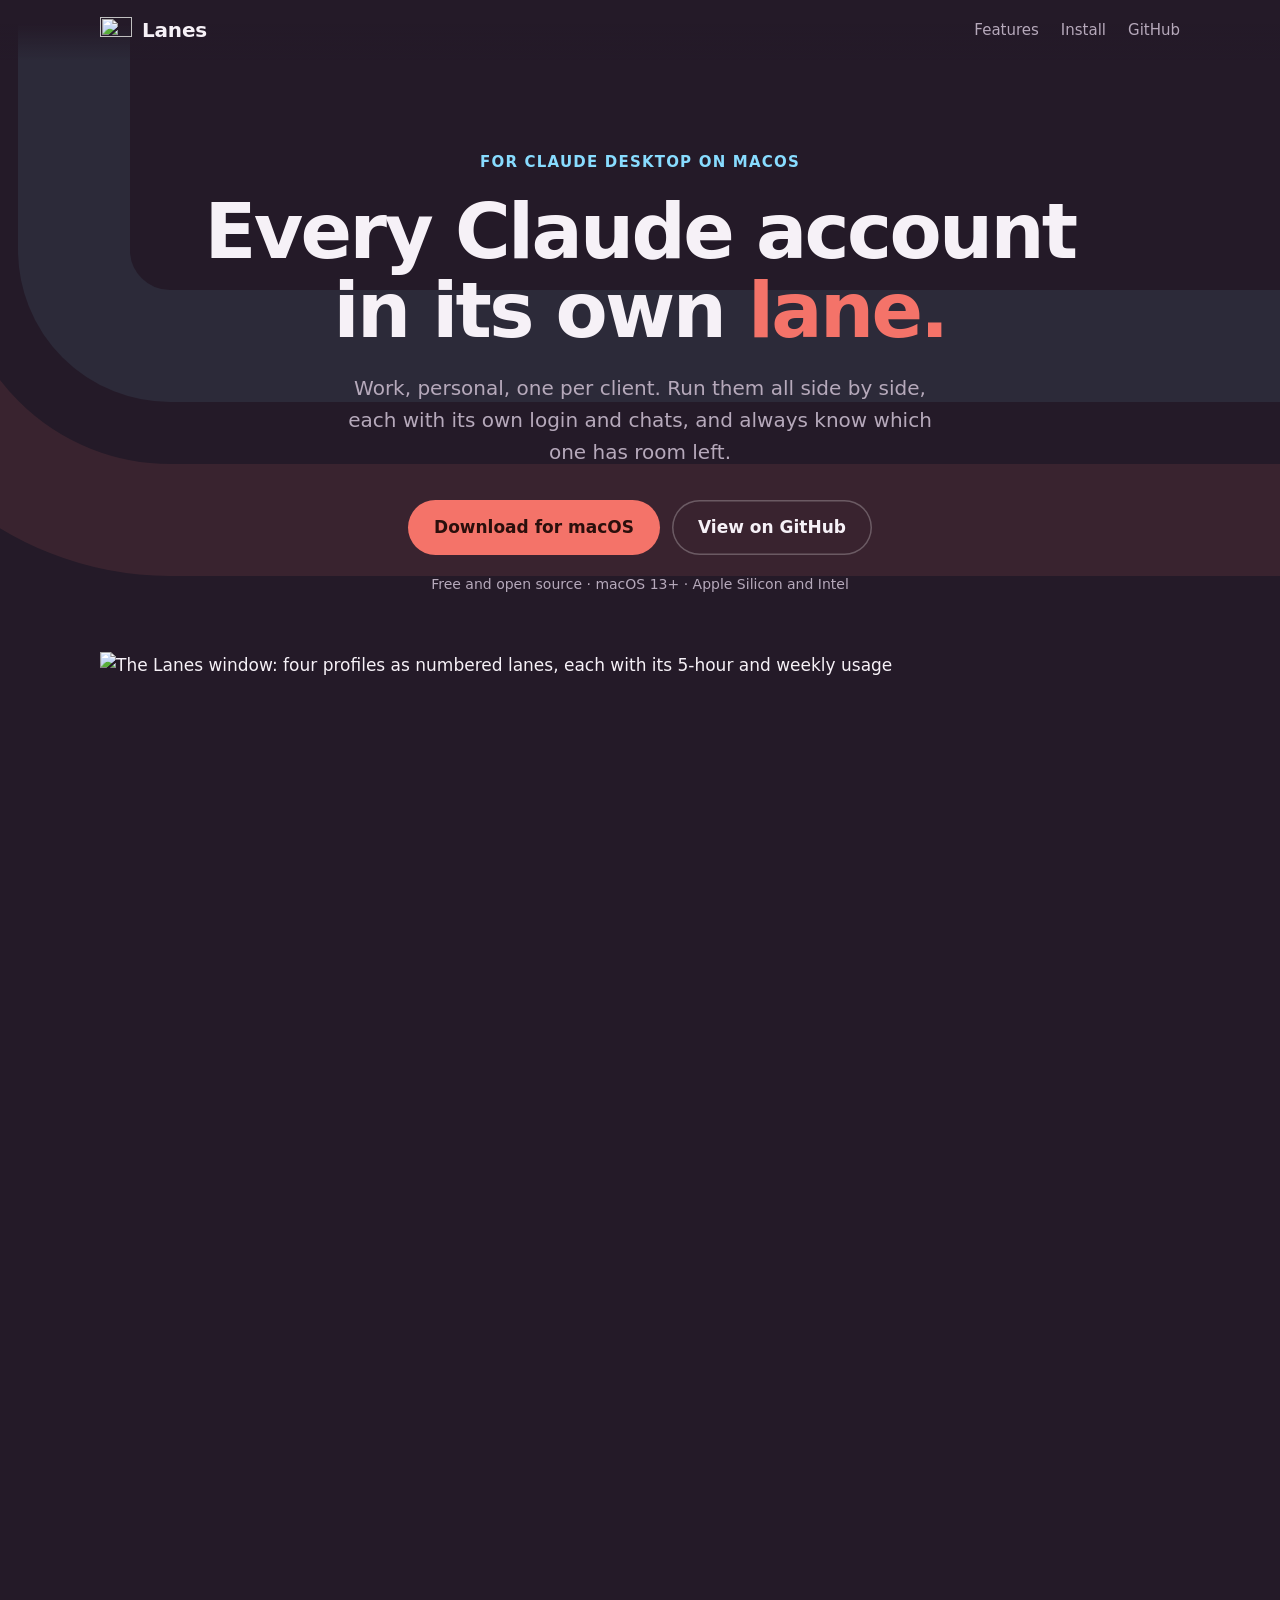
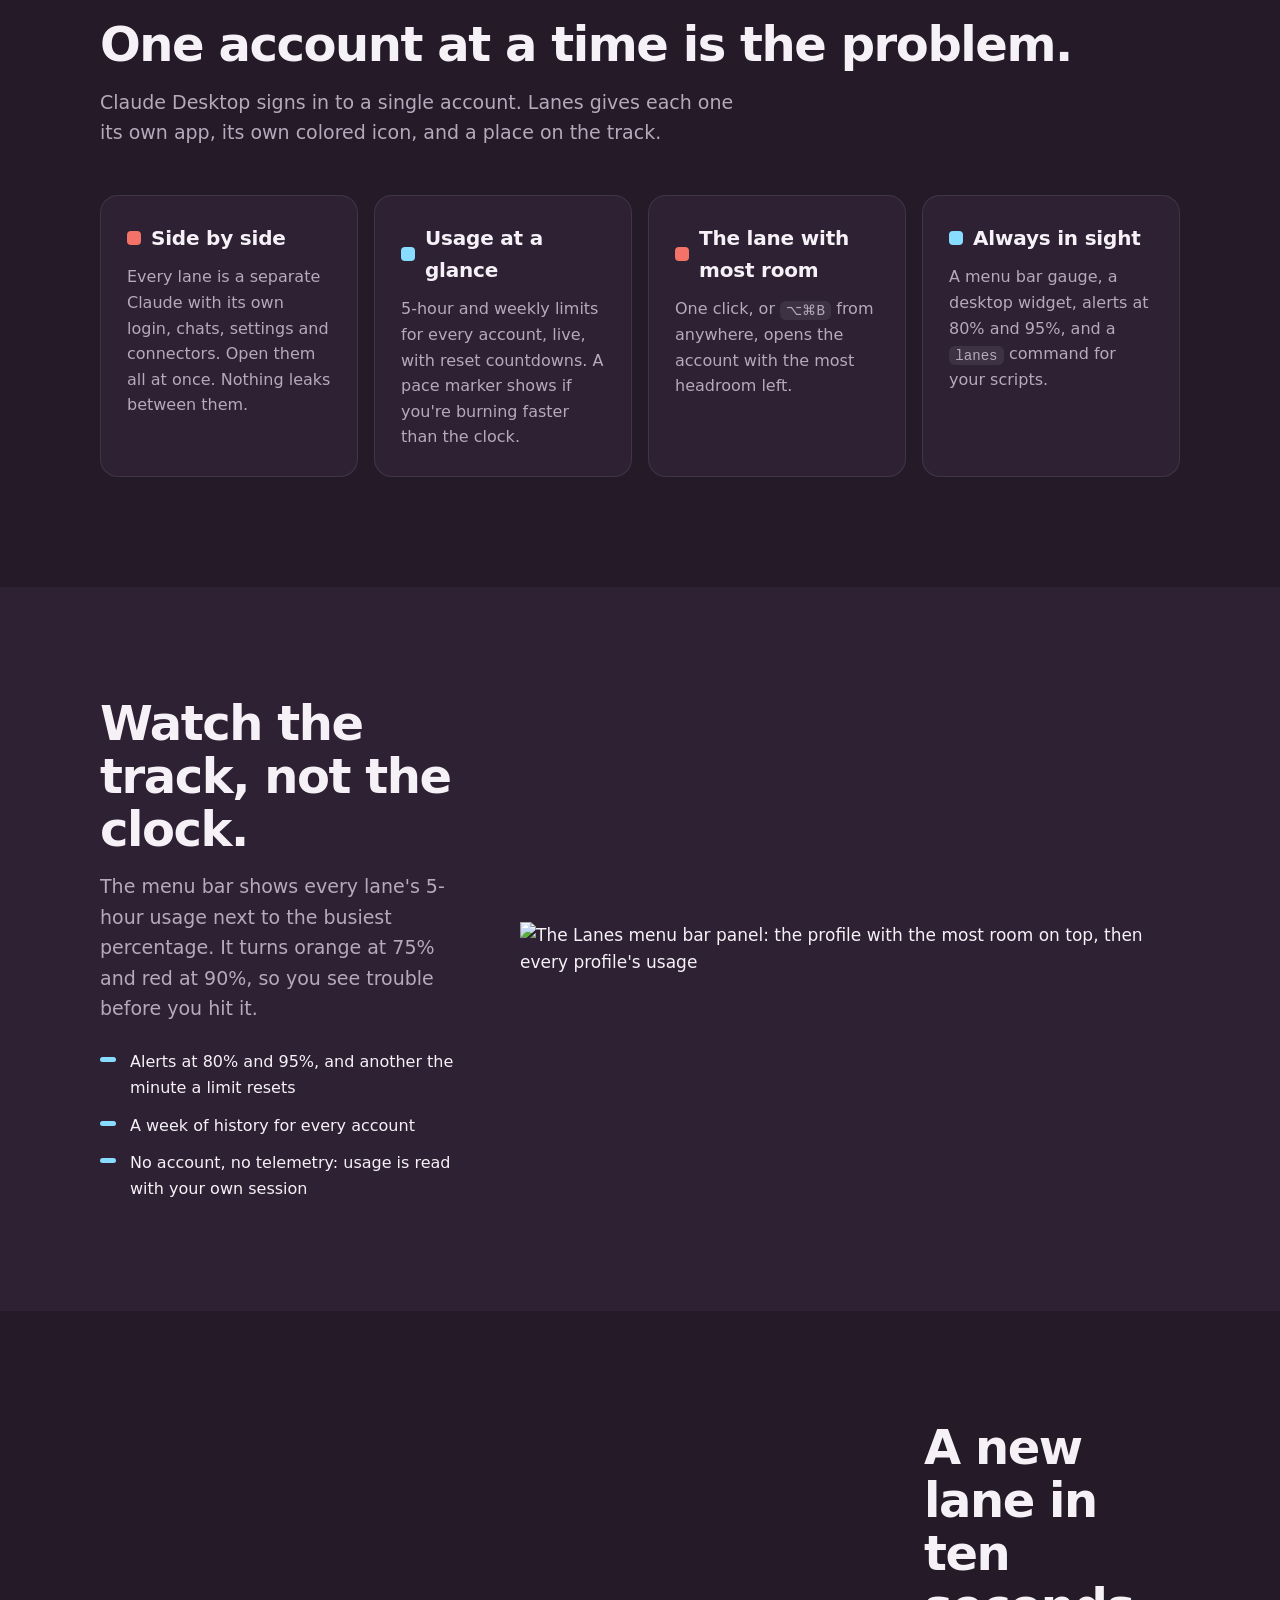
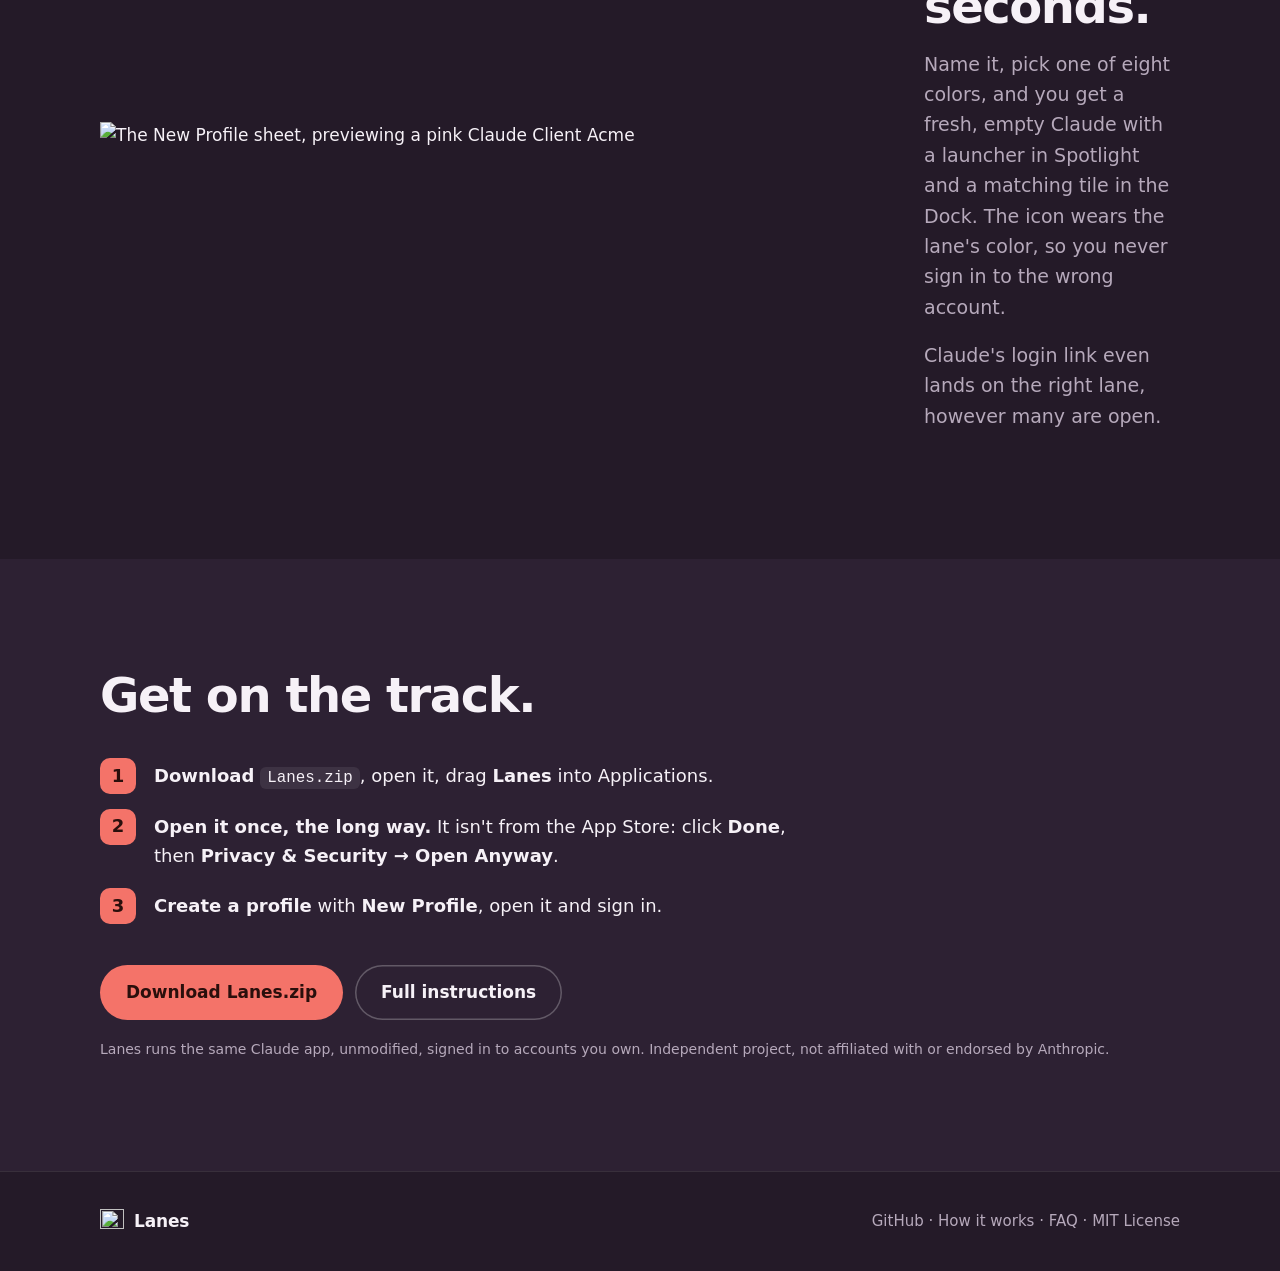
==== site/index.html @ be26e1ab "Add the landing page, served by GitHub Pages site/ holds the page; scripts/site.sh assembles it with" ====
<!doctype html>
<html lang="en">
<head>
<meta charset="utf-8">
<meta name="viewport" content="width=device-width, initial-scale=1">
<title>Lanes — every Claude account in its own lane</title>
<meta name="description" content="Run several Claude Desktop accounts side by side on your Mac, and always know which one has room left. Menu bar usage tracker, desktop widget, free and open source.">
<meta name="theme-color" content="#241A28">
<link rel="icon" href="images/logo.svg" type="image/svg+xml">

<meta property="og:type" content="website">
<meta property="og:title" content="Lanes — every Claude account in its own lane">
<meta property="og:description" content="Run several Claude Desktop accounts side by side on your Mac, and always know which one has room left.">
<meta property="og:image" content="https://pego.github.io/lanes/og.png">
<meta property="og:image:width" content="1200">
<meta property="og:image:height" content="630">
<meta property="og:url" content="https://pego.github.io/lanes/">
<meta name="twitter:card" content="summary_large_image">
<meta name="twitter:title" content="Lanes — every Claude account in its own lane">
<meta name="twitter:description" content="Run several Claude Desktop accounts side by side on your Mac, and always know which one has room left.">
<meta name="twitter:image" content="https://pego.github.io/lanes/og.png">

<link rel="stylesheet" href="style.css">
</head>
<body>

<header class="nav">
  <a class="brand" href="#top"><img src="images/logo.svg" alt="" width="32" height="32"><span>Lanes</span></a>
  <nav>
    <a href="#features">Features</a>
    <a href="#install">Install</a>
    <a href="https://github.com/pego/lanes">GitHub</a>
  </nav>
</header>

<main id="top">
  <section class="hero">
    <svg class="lanes-bg" width="2200" height="700" viewBox="0 0 2200 700" aria-hidden="true">
      <path class="lane lane-coral" d="M360 -40V250A270 270 0 0 0 630 520H2300"/>
      <path class="lane lane-azure" d="M534 -40V250A96 96 0 0 0 630 346H2300"/>
    </svg>
    <div class="wrap hero-copy">
      <p class="eyebrow">For Claude Desktop on macOS</p>
      <h1>Every Claude account<br>in its own <em>lane.</em></h1>
      <p class="lede">Work, personal, one per client. Run them all side by side, each with its own login and chats, and always know which one has room left.</p>
      <div class="cta">
        <a class="btn btn-primary" href="https://github.com/pego/lanes/releases/latest/download/Lanes.zip">Download for macOS</a>
        <a class="btn btn-ghost" href="https://github.com/pego/lanes">View on GitHub</a>
      </div>
      <p class="fine">Free and open source · macOS 13+ · Apple Silicon and Intel</p>
    </div>

    <div class="wrap hero-shot">
      <img src="images/window-dark.png" width="1720" height="1300" alt="The Lanes window: four profiles as numbered lanes, each with its 5-hour and weekly usage">
    </div>
  </section>

  <section class="band" id="features">
    <div class="wrap">
      <h2>One account at a time is the problem.</h2>
      <p class="sub">Claude Desktop signs in to a single account. Lanes gives each one its own app, its own colored icon, and a place on the track.</p>

      <div class="cards">
        <article class="card">
          <h3><span class="dot coral"></span>Side by side</h3>
          <p>Every lane is a separate Claude with its own login, chats, settings and connectors. Open them all at once. Nothing leaks between them.</p>
        </article>
        <article class="card">
          <h3><span class="dot azure"></span>Usage at a glance</h3>
          <p>5-hour and weekly limits for every account, live, with reset countdowns. A pace marker shows if you're burning faster than the clock.</p>
        </article>
        <article class="card">
          <h3><span class="dot coral"></span>The lane with most room</h3>
          <p>One click, or <kbd>⌥⌘B</kbd> from anywhere, opens the account with the most headroom left.</p>
        </article>
        <article class="card">
          <h3><span class="dot azure"></span>Always in sight</h3>
          <p>A menu bar gauge, a desktop widget, alerts at 80% and 95%, and a <code>lanes</code> command for your scripts.</p>
        </article>
      </div>
    </div>
  </section>

  <section class="band alt">
    <div class="wrap split">
      <div>
        <h2>Watch the track, not the clock.</h2>
        <p class="sub">The menu bar shows every lane's 5-hour usage next to the busiest percentage. It turns orange at 75% and red at 90%, so you see trouble before you hit it.</p>
        <ul class="ticks">
          <li>Alerts at 80% and 95%, and another the minute a limit resets</li>
          <li>A week of history for every account</li>
          <li>No account, no telemetry: usage is read with your own session</li>
        </ul>
      </div>
      <picture>
        <img src="images/menu-dark.png" width="660" alt="The Lanes menu bar panel: the profile with the most room on top, then every profile's usage">
      </picture>
    </div>
  </section>

  <section class="band">
    <div class="wrap split flip">
      <picture>
        <img src="images/new-profile-dark.png" width="760" alt="The New Profile sheet, previewing a pink Claude Client Acme">
      </picture>
      <div>
        <h2>A new lane in ten seconds.</h2>
        <p class="sub">Name it, pick one of eight colors, and you get a fresh, empty Claude with a launcher in Spotlight and a matching tile in the Dock. The icon wears the lane's color, so you never sign in to the wrong account.</p>
        <p class="sub">Claude's login link even lands on the right lane, however many are open.</p>
      </div>
    </div>
  </section>

  <section class="band alt" id="install">
    <div class="wrap">
      <h2>Get on the track.</h2>
      <ol class="steps">
        <li><b>Download</b> <code>Lanes.zip</code>, open it, drag <b>Lanes</b> into Applications.</li>
        <li><b>Open it once, the long way.</b> It isn't from the App Store: click <b>Done</b>, then <b>Privacy &amp; Security → Open Anyway</b>.</li>
        <li><b>Create a profile</b> with <b>New Profile</b>, open it and sign in.</li>
      </ol>
      <div class="cta">
        <a class="btn btn-primary" href="https://github.com/pego/lanes/releases/latest/download/Lanes.zip">Download Lanes.zip</a>
        <a class="btn btn-ghost" href="https://github.com/pego/lanes#install">Full instructions</a>
      </div>
      <p class="fine">Lanes runs the same Claude app, unmodified, signed in to accounts you own. Independent project, not affiliated with or endorsed by Anthropic.</p>
    </div>
  </section>
</main>

<footer>
  <div class="wrap foot">
    <span class="brand"><img src="images/logo.svg" alt="" width="24" height="24"> Lanes</span>
    <span>
      <a href="https://github.com/pego/lanes">GitHub</a> ·
      <a href="https://github.com/pego/lanes/blob/main/docs/how-it-works.md">How it works</a> ·
      <a href="https://github.com/pego/lanes/blob/main/docs/faq.md">FAQ</a> ·
      <a href="https://github.com/pego/lanes/blob/main/LICENSE">MIT License</a>
    </span>
  </div>
</footer>

<script src="main.js"></script>
</body>
</html>
---- site/style.css ----
:root {
  --plum: #241A28;
  --plum-2: #2D2133;
  --plum-3: #382A3F;
  --ink: #F6F1F7;
  --muted: #B6A9BB;
  --coral: #F47369;
  --coral-press: #E5584D;
  --azure: #88DCFF;
  --line: rgba(255, 255, 255, .09);
  --radius: 18px;
}
* { box-sizing: border-box; }
html { scroll-behavior: smooth; }
body {
  margin: 0;
  overflow-x: clip;
  background: var(--plum);
  color: var(--ink);
  font: 17px/1.6 -apple-system, BlinkMacSystemFont, "SF Pro Text", "Inter", system-ui, sans-serif;
  -webkit-font-smoothing: antialiased;
}
img { max-width: 100%; height: auto; display: block; }
a { color: inherit; }
code, kbd {
  font: .88em ui-monospace, "SF Mono", Menlo, monospace;
  background: rgba(255, 255, 255, .08);
  padding: .12em .45em;
  border-radius: 6px;
}
.wrap { width: min(1080px, 100% - 40px); margin-inline: auto; }

/* nav */
.nav {
  position: fixed; inset: 0 0 auto 0; z-index: 10;
  display: flex; justify-content: space-between; align-items: center;
  padding: 14px max(20px, calc((100% - 1080px) / 2));
  background: linear-gradient(var(--plum) 40%, transparent);
}
.brand { display: inline-flex; align-items: center; gap: 10px; font-weight: 800; font-size: 20px; text-decoration: none; letter-spacing: -.01em; }
.nav nav { display: flex; gap: 22px; font-size: 15px; color: var(--muted); }
.nav nav a { text-decoration: none; }
.nav nav a:hover { color: var(--ink); }

/* hero */
.hero { position: relative; overflow: hidden; padding: 150px 0 40px; }
.lanes-bg { position: absolute; top: 0; left: calc(50% - 1100px); max-width: none; pointer-events: none; }
.lane { fill: none; stroke-width: 112; stroke-dasharray: 3000; stroke-dashoffset: 3000; animation: draw 1.6s cubic-bezier(.2, .7, .2, 1) .2s forwards; }
.lane-coral { stroke: rgba(244, 115, 105, .10); }
.lane-azure { stroke: rgba(136, 220, 255, .08); animation-delay: .45s; }
@keyframes draw { to { stroke-dashoffset: 0; } }
.hero-copy { position: relative; text-align: center; }
.eyebrow { color: var(--azure); font-weight: 600; font-size: 15px; letter-spacing: .08em; text-transform: uppercase; margin: 0 0 18px; }
h1 { font-size: clamp(40px, 7vw, 76px); line-height: 1.04; letter-spacing: -.035em; margin: 0 0 22px; font-weight: 800; }
h1 em { font-style: normal; color: var(--coral); }
.lede { max-width: 600px; margin: 0 auto 32px; color: var(--muted); font-size: clamp(17px, 2.2vw, 20px); }
.cta { display: flex; gap: 12px; justify-content: center; flex-wrap: wrap; }
.btn { display: inline-block; padding: 14px 26px; border-radius: 999px; font-weight: 700; text-decoration: none; transition: transform .15s, background .15s; }
.btn:hover { transform: translateY(-2px); }
.btn-primary { background: var(--coral); color: #2A0F0C; }
.btn-primary:hover { background: #FF8278; }
.btn-ghost { box-shadow: inset 0 0 0 1.5px rgba(255, 255, 255, .25); }
.btn-ghost:hover { background: rgba(255, 255, 255, .07); }
.fine { color: var(--muted); font-size: 14px; margin: 18px 0 0; }
.hero-shot { position: relative; margin-top: 56px; }
.hero-shot img { animation: rise 1s cubic-bezier(.2, .7, .2, 1) .5s both; }
@keyframes rise { from { opacity: 0; transform: translateY(40px); } }

/* sections */
.band { padding: 110px 0; }
.band.alt { background: var(--plum-2); }
h2 { font-size: clamp(30px, 4.6vw, 48px); line-height: 1.1; letter-spacing: -.03em; margin: 0 0 16px; font-weight: 800; }
.sub { color: var(--muted); font-size: 19px; max-width: 640px; margin: 0 0 18px; }
.cards { display: grid; grid-template-columns: repeat(auto-fit, minmax(240px, 1fr)); gap: 16px; margin-top: 48px; }
.card { background: var(--plum-2); border: 1px solid var(--line); border-radius: var(--radius); padding: 26px; }
.card h3 { margin: 0 0 10px; font-size: 20px; display: flex; align-items: center; gap: 10px; letter-spacing: -.01em; }
.card p { margin: 0; color: var(--muted); font-size: 16px; }
.dot { width: 14px; height: 14px; border-radius: 4px; flex: none; }
.dot.coral { background: var(--coral); }
.dot.azure { background: var(--azure); }

.split { display: grid; grid-template-columns: 1fr 1fr; gap: 64px; align-items: center; }
.split.flip { grid-template-columns: 1.1fr 1fr; }
.split img { margin-inline: auto; }
.ticks { list-style: none; padding: 0; margin: 26px 0 0; display: grid; gap: 12px; }
.ticks li { padding-left: 30px; position: relative; color: var(--ink); font-size: 16px; }
.ticks li::before { content: ""; position: absolute; left: 0; top: .5em; width: 16px; height: 5px; border-radius: 3px; background: var(--azure); }

.steps { margin: 36px 0 40px; padding: 0; list-style: none; counter-reset: s; display: grid; gap: 14px; max-width: 720px; }
.steps li { counter-increment: s; position: relative; padding: 4px 0 4px 54px; font-size: 18px; }
.steps li::before {
  content: counter(s); position: absolute; left: 0; top: 0; display: grid; place-items: center; width: 36px; height: 36px; border-radius: 10px;
  background: var(--coral); color: #2A0F0C; font-weight: 800;
}
#install .cta { justify-content: flex-start; }

footer { border-top: 1px solid var(--line); padding: 36px 0; color: var(--muted); font-size: 15px; }
.foot { display: flex; justify-content: space-between; align-items: center; gap: 16px; flex-wrap: wrap; }
.foot .brand { font-size: 17px; color: var(--ink); }
footer a { text-decoration: none; }
footer a:hover { color: var(--ink); }

/* reveal on scroll */
.reveal { opacity: 0; transform: translateY(24px); transition: opacity .7s, transform .7s cubic-bezier(.2, .7, .2, 1); }
.reveal.in { opacity: 1; transform: none; }

@media (max-width: 800px) {
  .split, .split.flip { grid-template-columns: 1fr; gap: 36px; }
  .split.flip picture { order: 2; }
  .band { padding: 72px 0; }
  .nav nav a:not(:last-child) { display: none; }
}
@media (prefers-reduced-motion: reduce) {
  html { scroll-behavior: auto; }
  .lane { animation: none; stroke-dashoffset: 0; }
  .hero-shot img { animation: none; }
  .reveal { opacity: 1; transform: none; transition: none; }
}
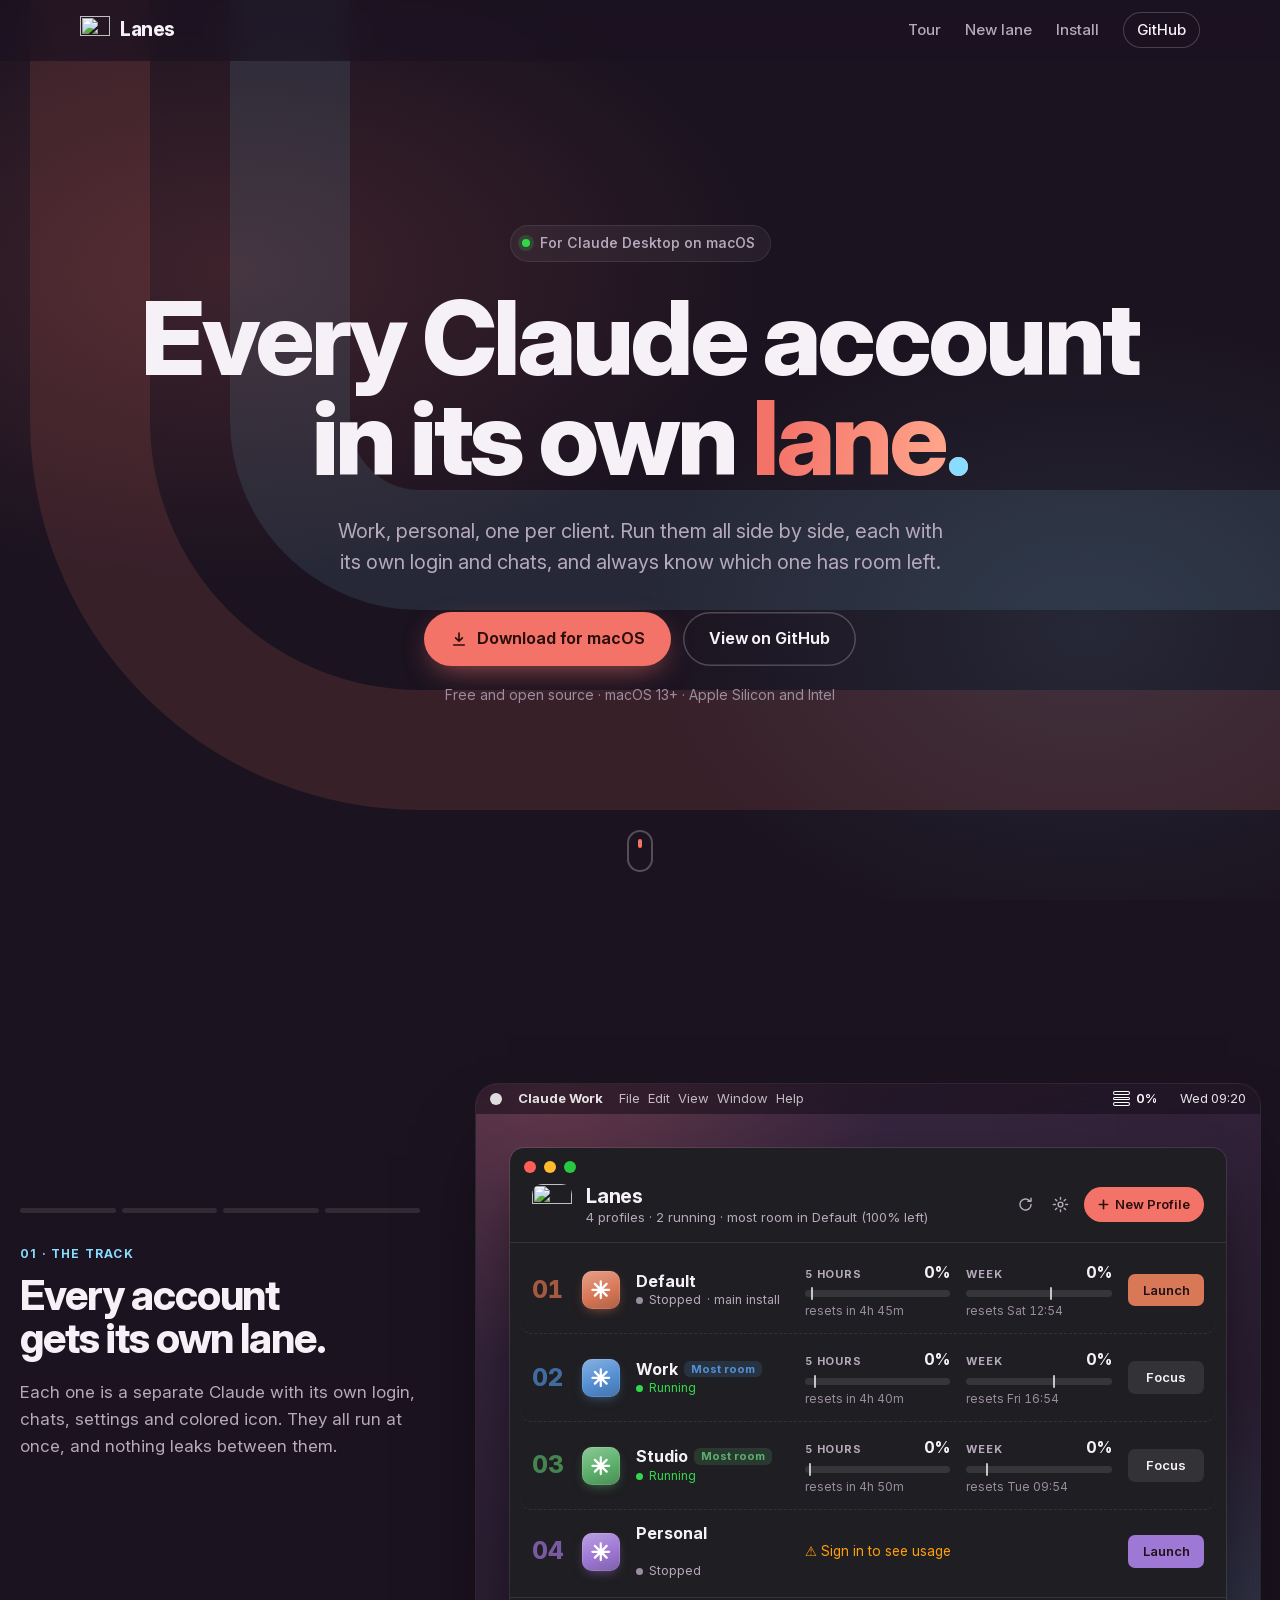
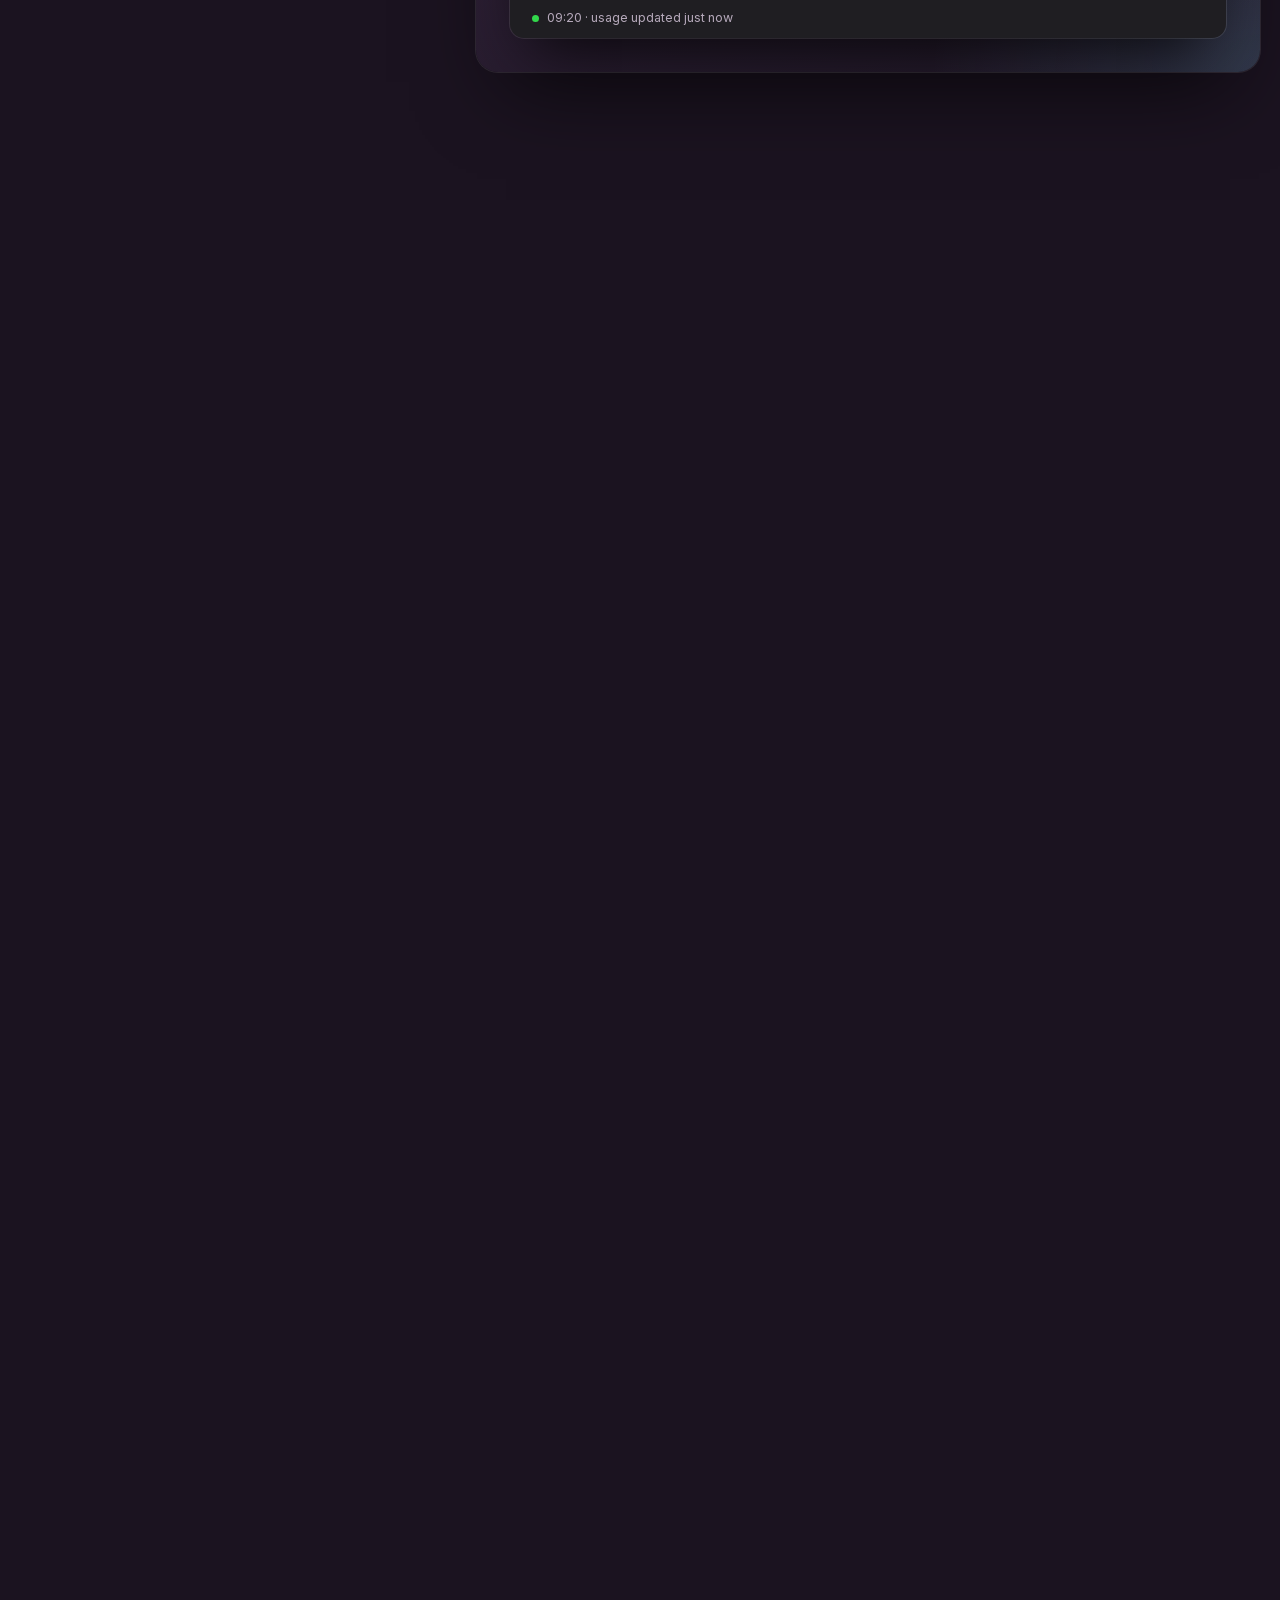
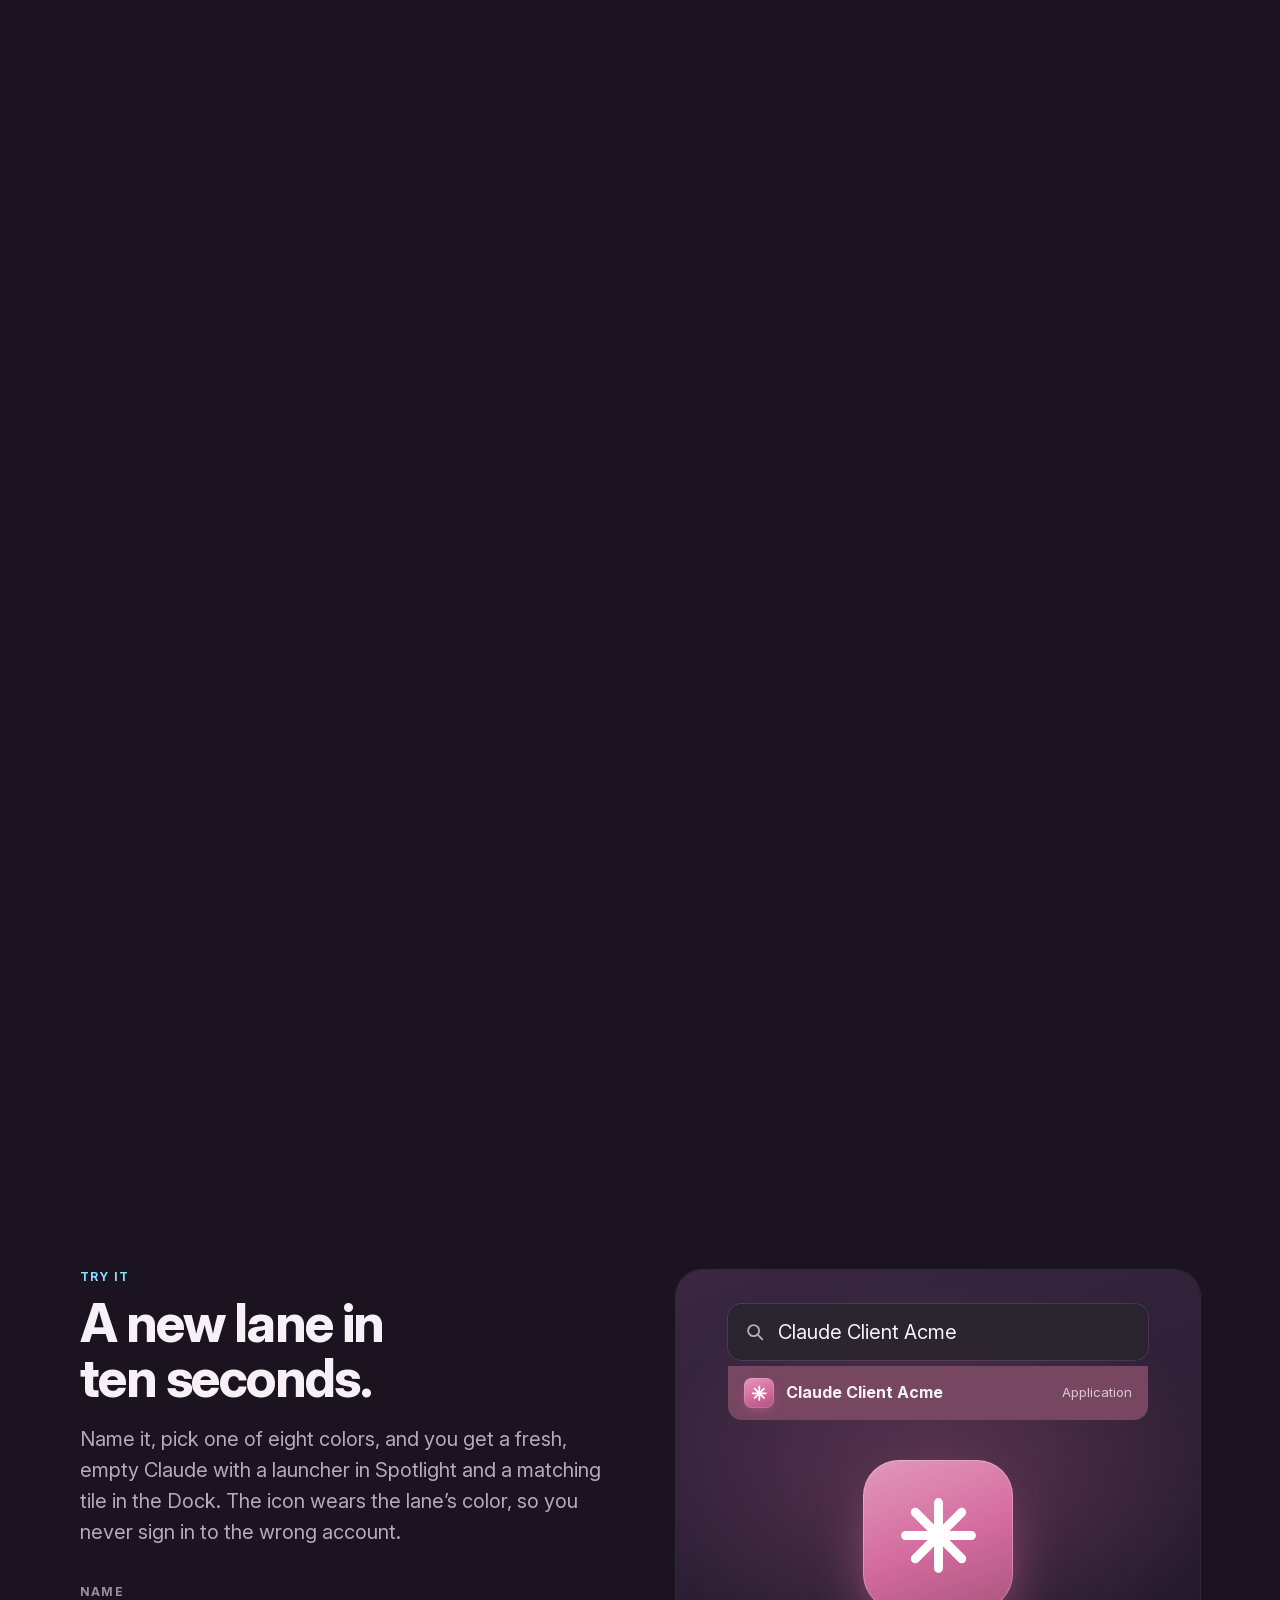
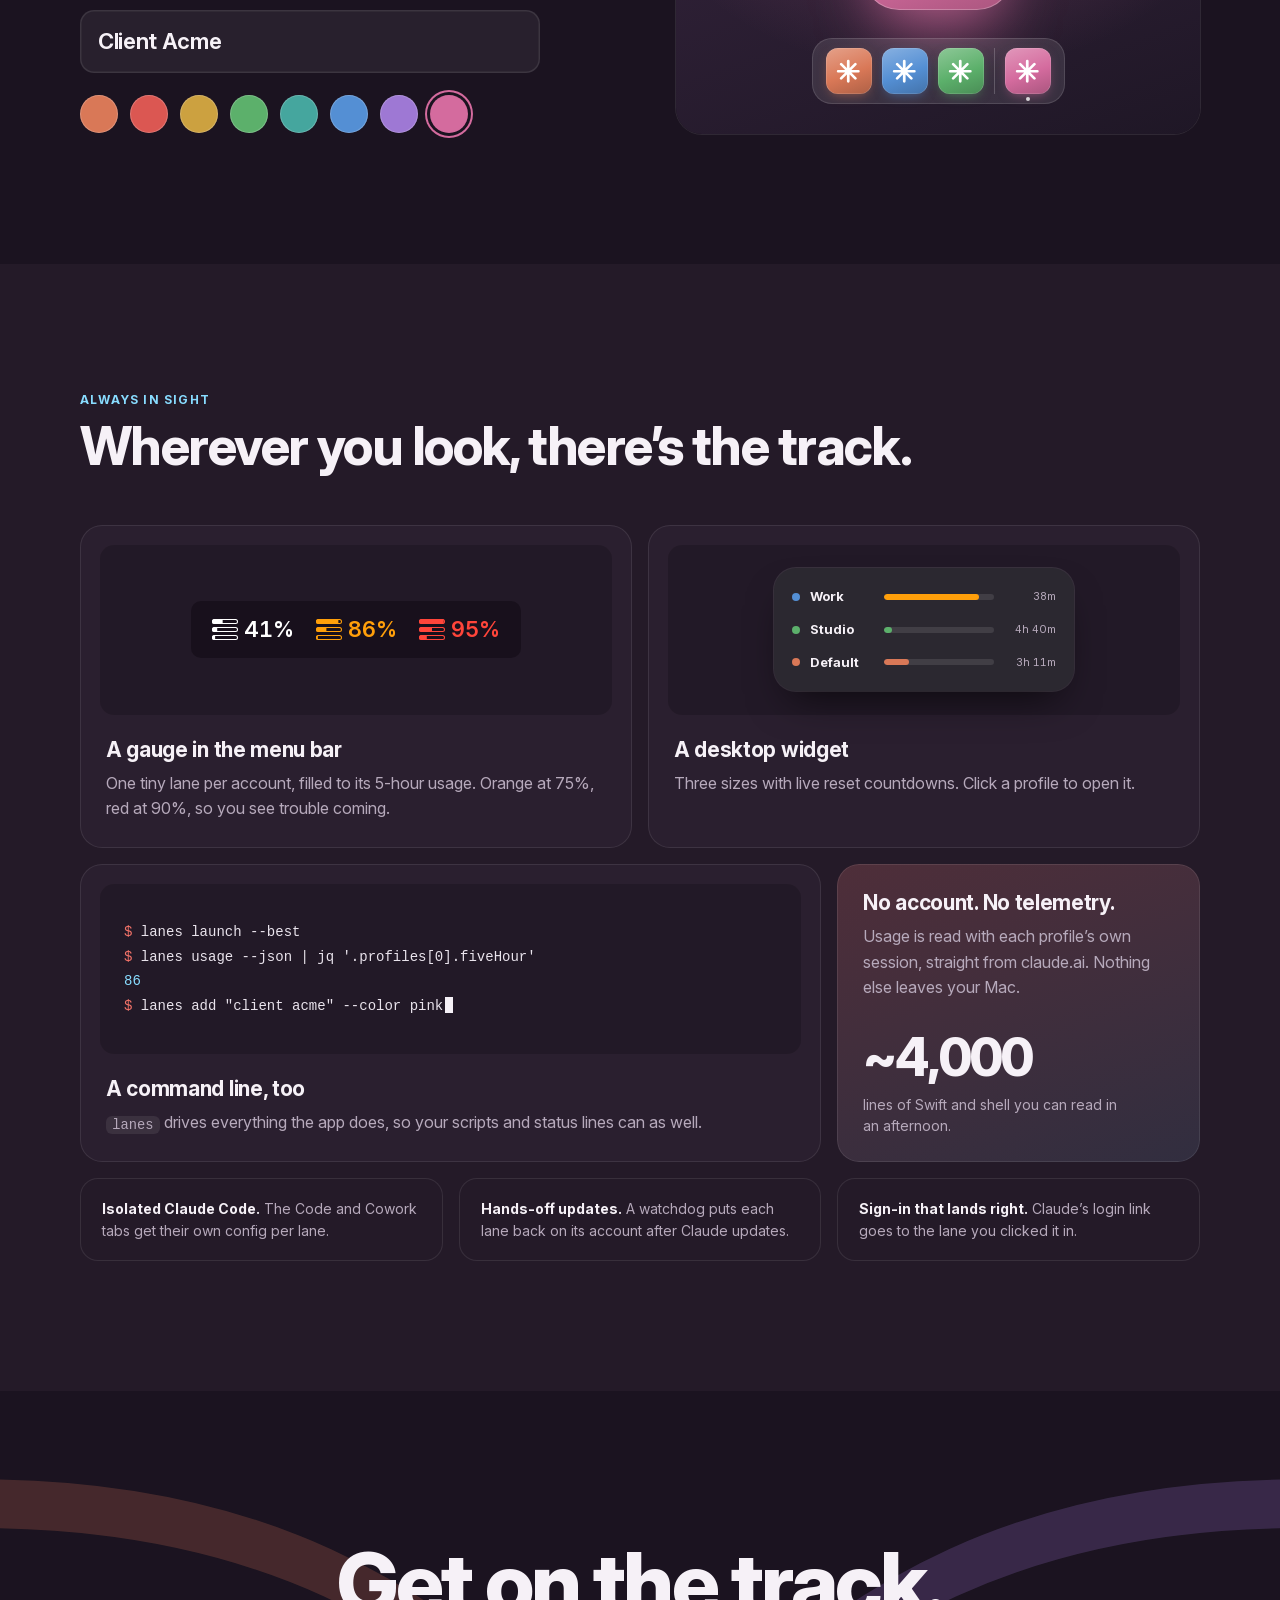
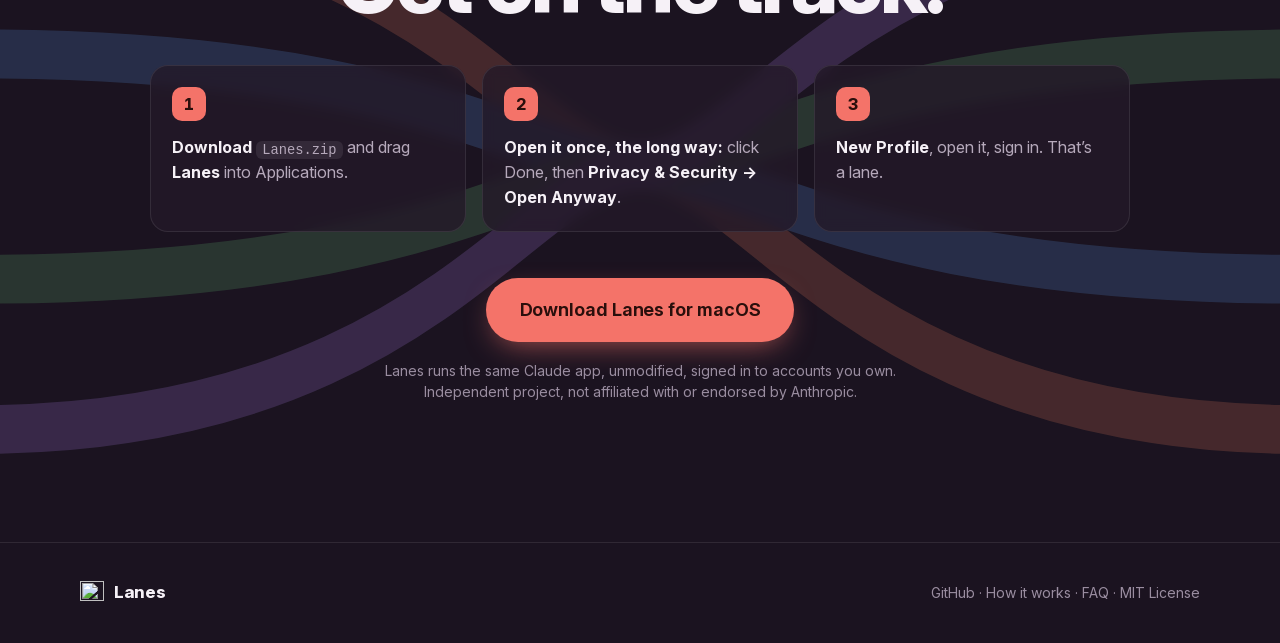
==== commit 0793920a: "Redesign the landing page around a live, scroll-driven replica of the app The hero is followed by a " ====
--- a/site/index.html
+++ b/site/index.html
@@ -5,7 +5,7 @@
 <meta name="viewport" content="width=device-width, initial-scale=1">
 <title>Lanes — every Claude account in its own lane</title>
 <meta name="description" content="Run several Claude Desktop accounts side by side on your Mac, and always know which one has room left. Menu bar usage tracker, desktop widget, free and open source.">
-<meta name="theme-color" content="#241A28">
+<meta name="theme-color" content="#1B1320">
 <link rel="icon" href="images/logo.svg" type="image/svg+xml">
 
 <meta property="og:type" content="website">
@@ -20,110 +20,245 @@
 <meta name="twitter:description" content="Run several Claude Desktop accounts side by side on your Mac, and always know which one has room left.">
 <meta name="twitter:image" content="https://pego.github.io/lanes/og.png">
 
+<link rel="preload" href="fonts/Inter.woff2" as="font" type="font/woff2" crossorigin>
 <link rel="stylesheet" href="style.css">
 </head>
 <body>
 
+<svg width="0" height="0" style="position:absolute" aria-hidden="true">
+  <!-- A plain eight-ray spark, the glyph on every profile tile. -->
+  <symbol id="spark" viewBox="0 0 24 24">
+    <g stroke="#fff" stroke-width="2.3" stroke-linecap="round">
+      <path d="M12 3.5v17M3.5 12h17M6 6l12 12M18 6 6 18"/>
+    </g>
+  </symbol>
+</svg>
+
 <header class="nav">
-  <a class="brand" href="#top"><img src="images/logo.svg" alt="" width="32" height="32"><span>Lanes</span></a>
+  <a class="brand" href="#top"><img src="images/logo.svg" alt="" width="30" height="30"><span>Lanes</span></a>
   <nav>
-    <a href="#features">Features</a>
+    <a href="#story">Tour</a>
+    <a href="#new">New lane</a>
     <a href="#install">Install</a>
-    <a href="https://github.com/pego/lanes">GitHub</a>
+    <a class="nav-gh" href="https://github.com/pego/lanes">GitHub</a>
   </nav>
 </header>
 
 <main id="top">
+
+  <!-- Hero -->
   <section class="hero">
-    <svg class="lanes-bg" width="2200" height="700" viewBox="0 0 2200 700" aria-hidden="true">
-      <path class="lane lane-coral" d="M360 -40V250A270 270 0 0 0 630 520H2300"/>
-      <path class="lane lane-azure" d="M534 -40V250A96 96 0 0 0 630 346H2300"/>
+    <svg class="hero-lanes" viewBox="0 0 1600 900" preserveAspectRatio="xMidYMid slice" aria-hidden="true">
+      <path class="hl hl-coral" d="M250 -60V420A330 330 0 0 0 580 750H1700"/>
+      <path class="hl hl-azure" d="M450 -60V420A130 130 0 0 0 580 550H1700"/>
     </svg>
     <div class="wrap hero-copy">
-      <p class="eyebrow">For Claude Desktop on macOS</p>
-      <h1>Every Claude account<br>in its own <em>lane.</em></h1>
+      <p class="eyebrow"><span class="pip"></span>For Claude Desktop on macOS</p>
+      <h1>Every Claude account <br class="br-wide">in its own <em>lane<span class="dot">.</span></em></h1>
       <p class="lede">Work, personal, one per client. Run them all side by side, each with its own login and chats, and always know which one has room left.</p>
       <div class="cta">
-        <a class="btn btn-primary" href="https://github.com/pego/lanes/releases/latest/download/Lanes.zip">Download for macOS</a>
+        <a class="btn btn-primary" href="https://github.com/pego/lanes/releases/latest/download/Lanes.zip">
+          <svg width="18" height="18" viewBox="0 0 24 24" aria-hidden="true"><path d="M12 4v11m0 0-4.5-4.5M12 15l4.5-4.5M5 20h14" fill="none" stroke="currentColor" stroke-width="2.2" stroke-linecap="round" stroke-linejoin="round"/></svg>
+          Download for macOS
+        </a>
         <a class="btn btn-ghost" href="https://github.com/pego/lanes">View on GitHub</a>
       </div>
-      <p class="fine">Free and open source · macOS 13+ · Apple Silicon and Intel</p>
-    </div>
-
-    <div class="wrap hero-shot">
-      <img src="images/window-dark.png" width="1720" height="1300" alt="The Lanes window: four profiles as numbered lanes, each with its 5-hour and weekly usage">
-    </div>
-  </section>
-
-  <section class="band" id="features">
-    <div class="wrap">
-      <h2>One account at a time is the problem.</h2>
-      <p class="sub">Claude Desktop signs in to a single account. Lanes gives each one its own app, its own colored icon, and a place on the track.</p>
-
-      <div class="cards">
-        <article class="card">
-          <h3><span class="dot coral"></span>Side by side</h3>
-          <p>Every lane is a separate Claude with its own login, chats, settings and connectors. Open them all at once. Nothing leaks between them.</p>
-        </article>
-        <article class="card">
-          <h3><span class="dot azure"></span>Usage at a glance</h3>
-          <p>5-hour and weekly limits for every account, live, with reset countdowns. A pace marker shows if you're burning faster than the clock.</p>
-        </article>
-        <article class="card">
-          <h3><span class="dot coral"></span>The lane with most room</h3>
-          <p>One click, or <kbd>⌥⌘B</kbd> from anywhere, opens the account with the most headroom left.</p>
-        </article>
-        <article class="card">
-          <h3><span class="dot azure"></span>Always in sight</h3>
-          <p>A menu bar gauge, a desktop widget, alerts at 80% and 95%, and a <code>lanes</code> command for your scripts.</p>
-        </article>
-      </div>
-    </div>
-  </section>
-
-  <section class="band alt">
+      <p class="fine">Free and open source · macOS&nbsp;13+ · Apple&nbsp;Silicon and&nbsp;Intel</p>
+    </div>
+    <a class="scroll-cue" href="#story" aria-label="Scroll to the tour"><span></span></a>
+  </section>
+
+  <!-- Scroll story: the app, running -->
+  <section class="story" id="story">
+    <div class="stage">
+      <div class="stage-inner">
+
+        <div class="captions">
+          <ol class="rail" aria-hidden="true"><li><i></i></li><li><i></i></li><li><i></i></li><li><i></i></li></ol>
+          <article class="cap" data-cap="0">
+            <p class="kicker">01 · The track</p>
+            <h2>Every account gets its own lane.</h2>
+            <p>Each one is a separate Claude with its own login, chats, settings and colored icon. They all run at once, and nothing leaks between them.</p>
+          </article>
+          <article class="cap" data-cap="1">
+            <p class="kicker">02 · The clock</p>
+            <h2>Watch the track, not the clock.</h2>
+            <p>5-hour and weekly limits for every lane, live. The small mark is the pace marker: a bar that ends left of it is burning slower than the clock. Cross 80% and you get a heads-up.</p>
+          </article>
+          <article class="cap" data-cap="2">
+            <p class="kicker">03 · Most room</p>
+            <h2>Always know where there’s room.</h2>
+            <p>The lane with the most headroom floats to the top of the menu bar. One click, or <kbd>⌥⌘B</kbd> from anywhere, and you’re in it.</p>
+          </article>
+          <article class="cap" data-cap="3">
+            <p class="kicker">04 · Reset</p>
+            <h2>And the minute it resets, you’ll know.</h2>
+            <p>The alert is scheduled with macOS, so it lands right on time even if Lanes has quit. Back on the lane you love.</p>
+          </article>
+        </div>
+
+        <div class="desk" aria-label="A live replica of the Lanes window">
+          <div class="menubar">
+            <span class="mb-dot"></span>
+            <b class="mb-app">Claude Work</b>
+            <span class="mb-menus">File&nbsp;&nbsp;Edit&nbsp;&nbsp;View&nbsp;&nbsp;Window&nbsp;&nbsp;Help</span>
+            <span class="mb-spacer"></span>
+            <span class="mb-lanes" id="mbLanes"><span class="gauge"><i></i><i></i><i></i></span><b id="mbPct">9%</b></span>
+            <span class="mb-clock" id="mbClock">Wed 09:20</span>
+          </div>
+
+          <div class="win" id="win">
+            <div class="win-bar"><i></i><i></i><i></i></div>
+            <div class="win-head">
+              <img src="images/logo.svg" alt="" width="40" height="40">
+              <div class="wh-text">
+                <b>Lanes</b>
+                <small id="whSub">4 profiles · 2 running</small>
+              </div>
+              <span class="wh-tools">
+                <svg viewBox="0 0 24 24" aria-hidden="true"><path d="M19 12a7 7 0 1 1-2-4.9M19 4v4h-4" fill="none" stroke="currentColor" stroke-width="1.8" stroke-linecap="round" stroke-linejoin="round"/></svg>
+                <svg viewBox="0 0 24 24" aria-hidden="true"><circle cx="12" cy="12" r="3" fill="none" stroke="currentColor" stroke-width="1.8"/><path d="M12 3v2.5M12 18.5V21M3 12h2.5M18.5 12H21M5.6 5.6l1.8 1.8M16.6 16.6l1.8 1.8M5.6 18.4l1.8-1.8M16.6 7.4l1.8-1.8" stroke="currentColor" stroke-width="1.8" stroke-linecap="round"/></svg>
+              </span>
+              <span class="wh-new"><svg viewBox="0 0 12 12" aria-hidden="true"><path d="M6 1.5v9M1.5 6h9" stroke="currentColor" stroke-width="1.8" stroke-linecap="round"/></svg>New Profile</span>
+            </div>
+            <div class="rows" id="rows"></div>
+            <div class="win-foot"><span class="live"></span><span id="winFoot">Usage updated just now</span></div>
+          </div>
+
+          <div class="panel" id="panel" aria-hidden="true">
+            <div class="pn-head"><b>Lanes</b><small>Updated just now</small></div>
+            <div class="pn-best" id="pnBest">
+              <span class="ico"><svg><use href="#spark"/></svg></span>
+              <div><small>Most room</small><b id="pnName">Studio</b> <span id="pnLeft">62% of 5h left</span></div>
+              <span class="pn-go"><span class="pn-focus">Focus</span><kbd id="pnKey">⌥⌘B</kbd></span>
+            </div>
+            <div class="pn-list" id="pnList"></div>
+          </div>
+
+          <div class="toast" id="toast80">
+            <img src="images/logo.svg" alt="" width="34" height="34">
+            <div><b>Work is at 80%</b><span>of its 5-hour limit. Studio has the most room.</span></div>
+            <small>now</small>
+          </div>
+          <div class="toast" id="toastReset">
+            <img src="images/logo.svg" alt="" width="34" height="34">
+            <div><b>Work has reset</b><span>Its 5-hour limit is back to full.</span></div>
+            <small>now</small>
+          </div>
+        </div>
+
+      </div>
+    </div>
+  </section>
+
+  <!-- New lane, interactive -->
+  <section class="band" id="new">
     <div class="wrap split">
       <div>
-        <h2>Watch the track, not the clock.</h2>
-        <p class="sub">The menu bar shows every lane's 5-hour usage next to the busiest percentage. It turns orange at 75% and red at 90%, so you see trouble before you hit it.</p>
-        <ul class="ticks">
-          <li>Alerts at 80% and 95%, and another the minute a limit resets</li>
-          <li>A week of history for every account</li>
-          <li>No account, no telemetry: usage is read with your own session</li>
-        </ul>
-      </div>
-      <picture>
-        <img src="images/menu-dark.png" width="660" alt="The Lanes menu bar panel: the profile with the most room on top, then every profile's usage">
-      </picture>
-    </div>
-  </section>
-
-  <section class="band">
-    <div class="wrap split flip">
-      <picture>
-        <img src="images/new-profile-dark.png" width="760" alt="The New Profile sheet, previewing a pink Claude Client Acme">
-      </picture>
-      <div>
+        <p class="kicker">Try it</p>
         <h2>A new lane in ten seconds.</h2>
-        <p class="sub">Name it, pick one of eight colors, and you get a fresh, empty Claude with a launcher in Spotlight and a matching tile in the Dock. The icon wears the lane's color, so you never sign in to the wrong account.</p>
-        <p class="sub">Claude's login link even lands on the right lane, however many are open.</p>
-      </div>
-    </div>
-  </section>
-
-  <section class="band alt" id="install">
+        <p class="sub">Name it, pick one of eight colors, and you get a fresh, empty Claude with a launcher in Spotlight and a matching tile in the Dock. The icon wears the lane’s color, so you never sign in to the wrong account.</p>
+        <form class="maker" onsubmit="return false">
+          <label class="field">
+            <span>Name</span>
+            <input id="nlName" value="Client Acme" maxlength="18" autocomplete="off" spellcheck="false">
+          </label>
+          <div class="swatches" id="swatches" role="radiogroup" aria-label="Color"></div>
+        </form>
+      </div>
+      <div class="preview">
+        <div class="spot">
+          <svg viewBox="0 0 24 24" aria-hidden="true"><circle cx="10.5" cy="10.5" r="6" fill="none" stroke="currentColor" stroke-width="2"/><path d="m15 15 5 5" stroke="currentColor" stroke-width="2" stroke-linecap="round"/></svg>
+          <span class="spot-q" id="spotQ">Claude Client Acme</span>
+        </div>
+        <div class="spot-hit">
+          <span class="ico" id="nlIcoSmall"><svg><use href="#spark"/></svg></span>
+          <b id="nlTitle">Claude Client Acme</b>
+          <small>Application</small>
+        </div>
+        <div class="big"><span class="ico ico-xl" id="nlIco"><svg><use href="#spark"/></svg></span></div>
+        <div class="dock" id="dock">
+          <span class="ico" style="--ci:#D97857"><svg><use href="#spark"/></svg></span>
+          <span class="ico" style="--ci:#548FD4"><svg><use href="#spark"/></svg></span>
+          <span class="ico" style="--ci:#5CB06B"><svg><use href="#spark"/></svg></span>
+          <span class="dock-sep"></span>
+          <span class="ico dock-new" id="dockNew"><svg><use href="#spark"/></svg></span>
+        </div>
+      </div>
+    </div>
+  </section>
+
+  <!-- Always in sight -->
+  <section class="band alt" id="more">
     <div class="wrap">
+      <p class="kicker">Always in sight</p>
+      <h2>Wherever you look, there’s the track.</h2>
+      <div class="bento">
+        <article class="tile t-menubar">
+          <div class="tile-art">
+            <div class="mbs">
+              <span class="mb-lanes"><span class="gauge" style="--g1:.41;--g2:.2;--g3:.12"><i></i><i></i><i></i></span><b>41%</b></span>
+              <span class="mb-lanes warn"><span class="gauge" style="--g1:.86;--g2:.4;--g3:.07"><i></i><i></i><i></i></span><b>86%</b></span>
+              <span class="mb-lanes crit"><span class="gauge" style="--g1:.95;--g2:.5;--g3:.3"><i></i><i></i><i></i></span><b>95%</b></span>
+            </div>
+          </div>
+          <h3>A gauge in the menu bar</h3>
+          <p>One tiny lane per account, filled to its 5-hour usage. Orange at 75%, red at 90%, so you see trouble coming.</p>
+        </article>
+        <article class="tile t-widget">
+          <div class="tile-art">
+            <div class="widget">
+              <div class="wg-row" style="--ci:#548FD4"><i></i><b>Work</b><span class="wg-bar"><span style="width:86%;background:var(--warn)"></span></span><small>38m</small></div>
+              <div class="wg-row" style="--ci:#5CB06B"><i></i><b>Studio</b><span class="wg-bar"><span style="width:7%"></span></span><small>4h 40m</small></div>
+              <div class="wg-row" style="--ci:#D97857"><i></i><b>Default</b><span class="wg-bar"><span style="width:23%"></span></span><small>3h 11m</small></div>
+            </div>
+          </div>
+          <h3>A desktop widget</h3>
+          <p>Three sizes with live reset countdowns. Click a profile to open it.</p>
+        </article>
+        <article class="tile t-cli">
+          <div class="tile-art">
+            <pre class="term"><span class="p">$</span> lanes launch --best
+<span class="p">$</span> lanes usage --json | jq '.profiles[0].fiveHour'
+<span class="o">86</span>
+<span class="p">$</span> lanes add "client acme" --color pink<span class="caret"></span></pre>
+          </div>
+          <h3>A command line, too</h3>
+          <p><code>lanes</code> drives everything the app does, so your scripts and status lines can as well.</p>
+        </article>
+        <article class="tile t-privacy">
+          <h3>No account. No telemetry.</h3>
+          <p>Usage is read with each profile’s own session, straight from claude.ai. Nothing else leaves your Mac.</p>
+          <p class="big-num"><span class="num-tab">~4,000</span><small>lines of Swift and shell you can read in an afternoon.</small></p>
+        </article>
+      </div>
+      <ul class="extras">
+        <li><b>Isolated Claude Code.</b> The Code and Cowork tabs get their own config per lane.</li>
+        <li><b>Hands-off updates.</b> A watchdog puts each lane back on its account after Claude updates.</li>
+        <li><b>Sign-in that lands right.</b> Claude’s login link goes to the lane you clicked it in.</li>
+      </ul>
+    </div>
+  </section>
+
+  <!-- Install -->
+  <section class="band finale" id="install">
+    <svg class="finale-lanes" viewBox="0 0 1200 400" preserveAspectRatio="none" aria-hidden="true">
+      <path d="M-20 60C400 60 500 200 600 200S800 340 1220 340" stroke="#D97857"/>
+      <path d="M-20 140C400 140 500 200 600 200S800 260 1220 260" stroke="#548FD4"/>
+      <path d="M-20 260C400 260 500 200 600 200S800 140 1220 140" stroke="#5CB06B"/>
+      <path d="M-20 340C400 340 500 200 600 200S800 60 1220 60" stroke="#9E78D4"/>
+    </svg>
+    <div class="wrap finale-copy">
       <h2>Get on the track.</h2>
       <ol class="steps">
-        <li><b>Download</b> <code>Lanes.zip</code>, open it, drag <b>Lanes</b> into Applications.</li>
-        <li><b>Open it once, the long way.</b> It isn't from the App Store: click <b>Done</b>, then <b>Privacy &amp; Security → Open Anyway</b>.</li>
-        <li><b>Create a profile</b> with <b>New Profile</b>, open it and sign in.</li>
+        <li><b>Download</b> <code>Lanes.zip</code> and drag <b>Lanes</b> into Applications.</li>
+        <li><b>Open it once, the long way:</b> click Done, then <b>Privacy &amp; Security → Open Anyway</b>.</li>
+        <li><b>New Profile</b>, open it, sign in. That’s a lane.</li>
       </ol>
       <div class="cta">
-        <a class="btn btn-primary" href="https://github.com/pego/lanes/releases/latest/download/Lanes.zip">Download Lanes.zip</a>
-        <a class="btn btn-ghost" href="https://github.com/pego/lanes#install">Full instructions</a>
-      </div>
-      <p class="fine">Lanes runs the same Claude app, unmodified, signed in to accounts you own. Independent project, not affiliated with or endorsed by Anthropic.</p>
+        <a class="btn btn-primary btn-lg" href="https://github.com/pego/lanes/releases/latest/download/Lanes.zip">Download Lanes for macOS</a>
+      </div>
+      <p class="fine">Lanes runs the same Claude app, unmodified, signed in to accounts you own.<br>Independent project, not affiliated with or endorsed by Anthropic.</p>
     </div>
   </section>
 </main>
--- a/site/style.css
+++ b/site/style.css
@@ -1,118 +1,488 @@
+/* Inter 4.1 (SIL OFL, fonts/LICENSE.txt), subset to Latin plus ⌥⌘ and arrows.
+   One variable file: weight 100–900 and optical size 14–32 (the Display cut). */
+@font-face {
+  font-family: "Inter";
+  src: url("fonts/Inter.woff2") format("woff2");
+  font-weight: 100 900;
+  font-style: normal;
+  font-display: swap;
+}
+
 :root {
+  --bg: #1B1320;
   --plum: #241A28;
-  --plum-2: #2D2133;
+  --plum-2: #2A1F2F;
   --plum-3: #382A3F;
   --ink: #F6F1F7;
   --muted: #B6A9BB;
+  --dim: #9A8DA0;
+
+  /* Type. Inter everywhere on the page; the system font only inside the
+     replicas of macOS (window, menu bar, notifications, widget, Spotlight),
+     so on a Mac they look exactly like the real thing. */
+  --font: "Inter", system-ui, -apple-system, "Segoe UI", Roboto, sans-serif;
+  --font-sys: -apple-system, BlinkMacSystemFont, "SF Pro Text", "Inter", system-ui, sans-serif;
+  --font-mono: ui-monospace, "SF Mono", "JetBrains Mono", Menlo, Consolas, monospace;
+  --fs-display: clamp(44px, 8vw, 104px);
+  --fs-h2: clamp(32px, 4.6vw, 52px);
+  --fs-h2-cap: clamp(28px, 3.2vw, 42px);
+  --fs-h3: 21px;
+  --fs-lead: clamp(18px, 1.9vw, 20px);
+  --fs-body: 16px;
+  --fs-ui: 15px;
+  --fs-small: 14px;
+  --fs-label: 12px;
+  --track-display: -.035em;
+  --track-h2: -.03em;
+  --track-h3: -.015em;
+  --track-label: .1em;
   --coral: #F47369;
-  --coral-press: #E5584D;
   --azure: #88DCFF;
   --line: rgba(255, 255, 255, .09);
-  --radius: 18px;
+  --warn: #FF9F0A;
+  --crit: #FF453A;
+  --ok: #32D74B;
+  --win: #1F1E22;
+  --track: rgba(255, 255, 255, .10);
+  --ease: cubic-bezier(.2, .7, .2, 1);
 }
 * { box-sizing: border-box; }
 html { scroll-behavior: smooth; }
 body {
   margin: 0;
   overflow-x: clip;
-  background: var(--plum);
+  background: var(--bg);
   color: var(--ink);
-  font: 17px/1.6 -apple-system, BlinkMacSystemFont, "SF Pro Text", "Inter", system-ui, sans-serif;
+  font: 400 var(--fs-body)/1.6 var(--font);
+  font-optical-sizing: auto;
   -webkit-font-smoothing: antialiased;
+  -moz-osx-font-smoothing: grayscale;
+  text-rendering: optimizeLegibility;
 }
 img { max-width: 100%; height: auto; display: block; }
 a { color: inherit; }
-code, kbd {
-  font: .88em ui-monospace, "SF Mono", Menlo, monospace;
+p { text-wrap: pretty; }
+code {
+  font: .86em var(--font-mono);
   background: rgba(255, 255, 255, .08);
   padding: .12em .45em;
   border-radius: 6px;
 }
-.wrap { width: min(1080px, 100% - 40px); margin-inline: auto; }
-
-/* nav */
+/* Inter draws ⌥ and ⌘, so key caps stay in the page font on every platform. */
+kbd {
+  font: 600 .84em/1 var(--font);
+  letter-spacing: .04em;
+  background: rgba(255, 255, 255, .08);
+  padding: .22em .5em;
+  border-radius: 6px;
+  box-shadow: inset 0 -1px 0 rgba(255, 255, 255, .14);
+  white-space: nowrap;
+}
+.wrap { width: min(1120px, 100% - 32px); margin-inline: auto; }
+h2 { font-size: var(--fs-h2); line-height: 1.05; letter-spacing: var(--track-h2); margin: 0 0 18px; font-weight: 750; text-wrap: balance; }
+.kicker { margin: 0 0 14px; font-size: var(--fs-label); line-height: 1; font-weight: 700; letter-spacing: var(--track-label); text-transform: uppercase; color: var(--azure); }
+.sub { color: var(--muted); font-size: var(--fs-lead); line-height: 1.55; max-width: 560px; margin: 0 0 18px; }
+.fine { color: var(--dim); font-size: var(--fs-small); line-height: 1.5; margin: 18px 0 0; text-wrap: balance; }
+
+/* ---------- nav ---------- */
 .nav {
-  position: fixed; inset: 0 0 auto 0; z-index: 10;
+  position: fixed; inset: 0 0 auto 0; z-index: 20;
   display: flex; justify-content: space-between; align-items: center;
-  padding: 14px max(20px, calc((100% - 1080px) / 2));
-  background: linear-gradient(var(--plum) 40%, transparent);
-}
-.brand { display: inline-flex; align-items: center; gap: 10px; font-weight: 800; font-size: 20px; text-decoration: none; letter-spacing: -.01em; }
-.nav nav { display: flex; gap: 22px; font-size: 15px; color: var(--muted); }
-.nav nav a { text-decoration: none; }
+  padding: 12px max(16px, calc((100% - 1120px) / 2));
+  background: rgba(27, 19, 32, .72);
+  backdrop-filter: saturate(1.4) blur(14px);
+  -webkit-backdrop-filter: saturate(1.4) blur(14px);
+  border-bottom: 1px solid transparent;
+  transition: border-color .3s;
+}
+.nav.scrolled { border-bottom-color: var(--line); }
+.brand { display: inline-flex; align-items: center; gap: 10px; font-weight: 750; font-size: 19px; text-decoration: none; letter-spacing: -.02em; }
+.nav nav { display: flex; gap: 24px; align-items: center; font-size: var(--fs-ui); font-weight: 500; color: var(--muted); }
+.nav nav a { text-decoration: none; transition: color .15s; }
 .nav nav a:hover { color: var(--ink); }
-
-/* hero */
-.hero { position: relative; overflow: hidden; padding: 150px 0 40px; }
-.lanes-bg { position: absolute; top: 0; left: calc(50% - 1100px); max-width: none; pointer-events: none; }
-.lane { fill: none; stroke-width: 112; stroke-dasharray: 3000; stroke-dashoffset: 3000; animation: draw 1.6s cubic-bezier(.2, .7, .2, 1) .2s forwards; }
-.lane-coral { stroke: rgba(244, 115, 105, .10); }
-.lane-azure { stroke: rgba(136, 220, 255, .08); animation-delay: .45s; }
+.nav-gh { padding: 6px 14px; border-radius: 999px; box-shadow: inset 0 0 0 1px rgba(255, 255, 255, .2); color: var(--ink); }
+
+/* ---------- buttons ---------- */
+.cta { display: flex; gap: 12px; justify-content: center; flex-wrap: wrap; }
+.btn { display: inline-flex; align-items: center; gap: 9px; padding: 14px 26px; border-radius: 999px; font-size: var(--fs-body); font-weight: 650; letter-spacing: -.005em; text-decoration: none; transition: transform .15s, background .15s, box-shadow .15s; }
+.btn:hover { transform: translateY(-2px); }
+.btn-primary { background: var(--coral); color: #2A0F0C; box-shadow: 0 10px 30px -10px rgba(244, 115, 105, .7); }
+.btn-primary:hover { background: #FF8278; box-shadow: 0 14px 36px -10px rgba(244, 115, 105, .85); }
+.btn-ghost { box-shadow: inset 0 0 0 1.5px rgba(255, 255, 255, .22); }
+.btn-ghost:hover { background: rgba(255, 255, 255, .07); }
+.btn-lg { padding: 18px 34px; font-size: 18px; }
+.btn svg { flex: none; }
+
+/* ---------- hero ---------- */
+.hero {
+  position: relative; overflow: hidden;
+  min-height: 100svh; display: grid; place-items: center;
+  padding: 120px 0 90px;
+  background:
+    radial-gradient(60% 50% at 18% 30%, rgba(244, 115, 105, .16), transparent 70%),
+    radial-gradient(50% 50% at 85% 70%, rgba(136, 220, 255, .10), transparent 70%);
+}
+.hero-lanes { position: absolute; inset: 0; width: 100%; height: 100%; pointer-events: none; }
+.hl { fill: none; stroke-width: 120; stroke-dasharray: 2600; stroke-dashoffset: 2600; animation: draw 1.8s var(--ease) .15s forwards; }
+.hl-coral { stroke: rgba(244, 115, 105, .13); }
+.hl-azure { stroke: rgba(136, 220, 255, .10); animation-delay: .45s; }
 @keyframes draw { to { stroke-dashoffset: 0; } }
 .hero-copy { position: relative; text-align: center; }
-.eyebrow { color: var(--azure); font-weight: 600; font-size: 15px; letter-spacing: .08em; text-transform: uppercase; margin: 0 0 18px; }
-h1 { font-size: clamp(40px, 7vw, 76px); line-height: 1.04; letter-spacing: -.035em; margin: 0 0 22px; font-weight: 800; }
-h1 em { font-style: normal; color: var(--coral); }
-.lede { max-width: 600px; margin: 0 auto 32px; color: var(--muted); font-size: clamp(17px, 2.2vw, 20px); }
-.cta { display: flex; gap: 12px; justify-content: center; flex-wrap: wrap; }
-.btn { display: inline-block; padding: 14px 26px; border-radius: 999px; font-weight: 700; text-decoration: none; transition: transform .15s, background .15s; }
-.btn:hover { transform: translateY(-2px); }
-.btn-primary { background: var(--coral); color: #2A0F0C; }
-.btn-primary:hover { background: #FF8278; }
-.btn-ghost { box-shadow: inset 0 0 0 1.5px rgba(255, 255, 255, .25); }
-.btn-ghost:hover { background: rgba(255, 255, 255, .07); }
-.fine { color: var(--muted); font-size: 14px; margin: 18px 0 0; }
-.hero-shot { position: relative; margin-top: 56px; }
-.hero-shot img { animation: rise 1s cubic-bezier(.2, .7, .2, 1) .5s both; }
-@keyframes rise { from { opacity: 0; transform: translateY(40px); } }
-
-/* sections */
-.band { padding: 110px 0; }
-.band.alt { background: var(--plum-2); }
-h2 { font-size: clamp(30px, 4.6vw, 48px); line-height: 1.1; letter-spacing: -.03em; margin: 0 0 16px; font-weight: 800; }
-.sub { color: var(--muted); font-size: 19px; max-width: 640px; margin: 0 0 18px; }
-.cards { display: grid; grid-template-columns: repeat(auto-fit, minmax(240px, 1fr)); gap: 16px; margin-top: 48px; }
-.card { background: var(--plum-2); border: 1px solid var(--line); border-radius: var(--radius); padding: 26px; }
-.card h3 { margin: 0 0 10px; font-size: 20px; display: flex; align-items: center; gap: 10px; letter-spacing: -.01em; }
-.card p { margin: 0; color: var(--muted); font-size: 16px; }
-.dot { width: 14px; height: 14px; border-radius: 4px; flex: none; }
-.dot.coral { background: var(--coral); }
-.dot.azure { background: var(--azure); }
-
-.split { display: grid; grid-template-columns: 1fr 1fr; gap: 64px; align-items: center; }
-.split.flip { grid-template-columns: 1.1fr 1fr; }
-.split img { margin-inline: auto; }
-.ticks { list-style: none; padding: 0; margin: 26px 0 0; display: grid; gap: 12px; }
-.ticks li { padding-left: 30px; position: relative; color: var(--ink); font-size: 16px; }
-.ticks li::before { content: ""; position: absolute; left: 0; top: .5em; width: 16px; height: 5px; border-radius: 3px; background: var(--azure); }
-
-.steps { margin: 36px 0 40px; padding: 0; list-style: none; counter-reset: s; display: grid; gap: 14px; max-width: 720px; }
-.steps li { counter-increment: s; position: relative; padding: 4px 0 4px 54px; font-size: 18px; }
-.steps li::before {
-  content: counter(s); position: absolute; left: 0; top: 0; display: grid; place-items: center; width: 36px; height: 36px; border-radius: 10px;
-  background: var(--coral); color: #2A0F0C; font-weight: 800;
-}
-#install .cta { justify-content: flex-start; }
-
-footer { border-top: 1px solid var(--line); padding: 36px 0; color: var(--muted); font-size: 15px; }
+.eyebrow {
+  display: inline-flex; align-items: center; gap: 10px;
+  margin: 0 0 26px; padding: 7px 16px 7px 12px; border-radius: 999px;
+  background: rgba(255, 255, 255, .05); box-shadow: inset 0 0 0 1px var(--line);
+  color: var(--muted); font-weight: 550; font-size: var(--fs-small);
+  animation: up .8s var(--ease) both;
+}
+.pip { width: 8px; height: 8px; border-radius: 50%; background: var(--ok); box-shadow: 0 0 0 4px rgba(50, 215, 75, .18); }
+h1 {
+  font-size: var(--fs-display); line-height: .98; letter-spacing: var(--track-display);
+  margin: 0 0 28px; font-weight: 800; text-wrap: balance;
+  animation: up .9s var(--ease) .08s both;
+}
+/* "lane" in a coral-to-peach sweep; the full stop is the azure lane. */
+h1 em {
+  font-style: normal;
+  background: linear-gradient(100deg, var(--coral) 15%, #FFA48A 85%);
+  -webkit-background-clip: text; background-clip: text; color: transparent;
+}
+h1 em .dot { color: var(--azure); -webkit-text-fill-color: var(--azure); }
+.lede { max-width: 620px; margin: 0 auto 34px; color: var(--muted); font-size: var(--fs-lead); line-height: 1.55; text-wrap: balance; animation: up .9s var(--ease) .16s both; }
+.hero .cta { animation: up .9s var(--ease) .24s both; }
+.hero .fine { animation: up .9s var(--ease) .3s both; }
+@keyframes up { from { opacity: 0; transform: translateY(22px); } }
+.scroll-cue { position: absolute; bottom: 28px; left: 50%; translate: -50% 0; width: 26px; height: 42px; border-radius: 14px; box-shadow: inset 0 0 0 2px rgba(255, 255, 255, .25); }
+.scroll-cue span { position: absolute; left: 50%; top: 9px; width: 4px; height: 9px; margin-left: -2px; border-radius: 2px; background: var(--coral); animation: cue 1.8s ease-in-out infinite; }
+@keyframes cue { 0% { opacity: 0; transform: translateY(0); } 30% { opacity: 1; } 80% { opacity: 0; transform: translateY(14px); } 100% { opacity: 0; } }
+
+/* ---------- story ---------- */
+.story { position: relative; height: 560vh; }
+.stage { position: sticky; top: 0; height: 100vh; height: 100svh; display: grid; place-items: center; padding-top: 56px; overflow: hidden; }
+.stage-inner { width: min(1240px, 100% - 32px); display: grid; grid-template-columns: minmax(280px, 400px) 1fr; gap: 56px; align-items: center; }
+
+.captions { position: relative; height: 340px; }
+.rail { list-style: none; margin: 0 0 30px; padding: 0; display: flex; gap: 6px; }
+.rail li { flex: 1; height: 5px; border-radius: 3px; background: rgba(255, 255, 255, .1); overflow: hidden; }
+.rail i { display: block; height: 100%; width: 0; border-radius: 3px; background: var(--coral); }
+.rail li:nth-child(2) i { background: var(--azure); }
+.rail li:nth-child(3) i { background: #5CB06B; }
+.rail li:nth-child(4) i { background: #9E78D4; }
+.cap { position: absolute; top: 40px; left: 0; right: 0; opacity: 0; transform: translateY(18px); transition: opacity .45s, transform .55s var(--ease); pointer-events: none; }
+.cap.on { opacity: 1; transform: none; pointer-events: auto; }
+.cap h2 { font-size: var(--fs-h2-cap); line-height: 1.06; letter-spacing: -.028em; }
+.cap p:not(.kicker) { color: var(--muted); font-size: 17px; line-height: 1.6; margin: 0; }
+
+.desk, .widget, .mbs, .preview .spot, .preview .spot-hit {
+  font-family: var(--font-sys);
+  font-optical-sizing: auto;
+}
+.desk {
+  position: relative; border-radius: 22px; overflow: hidden;
+  background:
+    radial-gradient(70% 80% at 10% 0%, rgba(244, 115, 105, .22), transparent 60%),
+    radial-gradient(70% 80% at 100% 100%, rgba(136, 220, 255, .16), transparent 60%),
+    linear-gradient(160deg, #3A2742, #1F1726);
+  box-shadow: 0 0 0 1px var(--line), 0 40px 80px -30px rgba(0, 0, 0, .7);
+  opacity: 0; transform: translateY(60px) scale(.97);
+  transition: opacity .6s, transform .8s var(--ease);
+}
+.desk.in { opacity: 1; transform: none; }
+
+.menubar {
+  display: flex; align-items: center; gap: 16px; height: 30px; padding: 0 14px;
+  background: rgba(20, 14, 24, .55); backdrop-filter: blur(10px); -webkit-backdrop-filter: blur(10px);
+  font-size: 13px; color: rgba(255, 255, 255, .88);
+}
+.mb-dot { width: 12px; height: 12px; border-radius: 50%; background: rgba(255, 255, 255, .85); }
+.mb-menus { color: rgba(255, 255, 255, .7); white-space: nowrap; }
+.mb-spacer { flex: 1; }
+.mb-clock { font-variant-numeric: tabular-nums; white-space: nowrap; }
+.mb-lanes { display: inline-flex; align-items: center; gap: 6px; padding: 2px 7px; border-radius: 5px; font-variant-numeric: tabular-nums; color: #fff; transition: background .2s; }
+.mb-lanes b { font-weight: 600; }
+.mb-lanes.open { background: rgba(255, 255, 255, .18); }
+.mb-lanes.warn { color: var(--warn); }
+.mb-lanes.crit { color: var(--crit); }
+.gauge { display: inline-grid; gap: 2px; width: 17px; }
+.gauge i { position: relative; height: 3.5px; border-radius: 2px; box-shadow: inset 0 0 0 1px currentColor; overflow: hidden; }
+.gauge i::after { content: ""; position: absolute; inset: 0; background: currentColor; transform-origin: left; transform: scaleX(var(--g, 0)); }
+.gauge i:nth-child(1)::after { --g: var(--g1); }
+.gauge i:nth-child(2)::after { --g: var(--g2); }
+.gauge i:nth-child(3)::after { --g: var(--g3); }
+
+/* the window */
+.win {
+  margin: 34px 34px 34px; border-radius: 14px;
+  background: var(--win); box-shadow: 0 0 0 1px rgba(255, 255, 255, .1), 0 30px 60px -20px rgba(0, 0, 0, .8);
+  font-size: 14px; overflow: hidden;
+}
+.win-bar { display: flex; gap: 8px; padding: 13px 14px 0; }
+.win-bar i { width: 12px; height: 12px; border-radius: 50%; background: #FF5F57; }
+.win-bar i:nth-child(2) { background: #FEBC2E; }
+.win-bar i:nth-child(3) { background: #28C840; }
+.win-head { display: flex; align-items: center; gap: 14px; padding: 10px 22px 16px; border-bottom: 1px solid var(--line); }
+.win-head img { border-radius: 10px; }
+.wh-text { flex: 1; min-width: 0; display: grid; line-height: 1.3; }
+.wh-text b { font-size: 20px; letter-spacing: -.01em; }
+.wh-text small { color: var(--muted); font-size: 13px; white-space: nowrap; overflow: hidden; text-overflow: ellipsis; }
+.wh-tools { display: flex; gap: 16px; color: var(--muted); }
+.wh-tools svg { width: 19px; height: 19px; }
+.wh-new { display: inline-flex; align-items: center; gap: 6px; padding: 7px 14px; border-radius: 999px; background: var(--coral); color: #2A0F0C; font-weight: 600; font-size: 13px; white-space: nowrap; }
+.wh-new svg { width: 11px; height: 11px; }
+
+.rows { padding: 4px 10px; }
+.row {
+  --c: #888; --ci: #888;
+  display: grid; grid-template-columns: 34px 38px minmax(110px, 1.05fr) 1fr 1fr 76px; gap: 16px; align-items: center;
+  padding: 13px 12px; border-radius: 12px;
+  border-bottom: 1px dashed rgba(255, 255, 255, .09);
+  opacity: 0; transform: translateX(-26px);
+  transition: opacity .5s, transform .6s var(--ease), background .4s;
+}
+.row:last-child { border-bottom: 0; }
+.row.on { opacity: 1; transform: none; }
+.row.most { background: color-mix(in srgb, var(--c) 9%, transparent); }
+.num { font-size: 24px; font-weight: 800; color: color-mix(in srgb, var(--c) 75%, #000); letter-spacing: -.02em; font-variant-numeric: tabular-nums; }
+.ico {
+  display: grid; place-items: center; width: 38px; height: 38px; border-radius: 10px;
+  background: linear-gradient(160deg, color-mix(in srgb, var(--ci) 70%, #fff), var(--ci) 55%, color-mix(in srgb, var(--ci) 80%, #000));
+  box-shadow: inset 0 0 0 .5px rgba(255, 255, 255, .25), 0 4px 12px -4px color-mix(in srgb, var(--ci) 60%, transparent);
+  transition: background .3s;
+}
+.ico svg { width: 62%; height: 62%; }
+.who { min-width: 0; line-height: 1.35; }
+.who b { font-size: 16px; }
+.badge { display: inline-block; margin-left: 6px; padding: 1px 7px; border-radius: 6px; font-size: 11px; font-weight: 700; color: var(--c); background: color-mix(in srgb, var(--c) 18%, transparent); opacity: 0; transform: scale(.6); transition: opacity .3s, transform .4s var(--ease); vertical-align: 2px; }
+.row.most .badge { opacity: 1; transform: none; }
+.who small { display: flex; align-items: center; gap: 6px; color: var(--muted); font-size: 12.5px; }
+.who small i { width: 7px; height: 7px; border-radius: 50%; background: var(--dim); }
+.row.running .who small { color: var(--ok); }
+.row.running .who small i { background: var(--ok); }
+.m { min-width: 0; }
+.mh { display: flex; justify-content: space-between; align-items: baseline; font-size: 11px; font-weight: 700; letter-spacing: .08em; color: var(--muted); text-transform: uppercase; }
+.mh b { font-size: 16px; letter-spacing: 0; color: var(--ink); font-variant-numeric: tabular-nums; transition: color .3s; }
+.bar { position: relative; height: 7px; margin: 5px 0 4px; border-radius: 4px; background: var(--track); }
+.fill { position: absolute; left: 0; top: 0; bottom: 0; width: 0; min-width: 0; border-radius: 4px; background: var(--c); transition: width .18s linear, background .35s; }
+.pace { position: absolute; top: -3px; bottom: -3px; width: 2px; margin-left: -1px; border-radius: 1px; background: rgba(255, 255, 255, .72); left: 0; transition: left .18s linear, opacity .3s; }
+.m small { display: block; color: var(--dim); font-size: 12px; white-space: nowrap; font-variant-numeric: tabular-nums; }
+.m.warn .fill { background: var(--warn); } .m.warn .mh b { color: var(--warn); }
+.m.crit .fill { background: var(--crit); } .m.crit .mh b { color: var(--crit); }
+.signin { grid-column: span 2; color: var(--warn); font-size: 13.5px; display: flex; align-items: center; gap: 8px; }
+.act { justify-self: end; width: 76px; padding: 6px 0; border-radius: 7px; border: 0; font: inherit; font-size: 13px; font-weight: 600; color: #1E1216; background: var(--c); transition: background .2s, box-shadow .3s, transform .2s; }
+.row.running .act { background: rgba(255, 255, 255, .09); color: var(--ink); }
+.row.pressed .act { transform: scale(.94); box-shadow: 0 0 0 3px color-mix(in srgb, var(--c) 55%, transparent); }
+.win-foot { display: flex; align-items: center; gap: 8px; padding: 10px 22px; border-top: 1px solid var(--line); color: var(--muted); font-size: 12.5px; font-variant-numeric: tabular-nums; }
+.live { width: 7px; height: 7px; border-radius: 50%; background: var(--ok); animation: blink 2s infinite; }
+@keyframes blink { 50% { opacity: .35; } }
+
+/* menu bar panel */
+.panel {
+  position: absolute; top: 36px; right: 84px; width: 290px; z-index: 3;
+  padding: 14px; border-radius: 14px;
+  background: rgba(40, 37, 44, .9); backdrop-filter: blur(24px) saturate(1.5); -webkit-backdrop-filter: blur(24px) saturate(1.5);
+  box-shadow: 0 0 0 1px rgba(255, 255, 255, .12), 0 30px 60px -10px rgba(0, 0, 0, .7);
+  font-size: 13px;
+  opacity: 0; transform: translateY(-10px) scale(.97); transform-origin: top right;
+  transition: opacity .3s, transform .4s var(--ease);
+  pointer-events: none;
+}
+.panel.on { opacity: 1; transform: none; }
+.pn-head { display: grid; line-height: 1.3; margin-bottom: 10px; }
+.pn-head b { font-size: 16px; }
+.pn-head small { color: var(--muted); }
+.pn-best {
+  --c: #5CB06B;
+  display: grid; grid-template-columns: 34px 1fr auto; gap: 10px; align-items: center;
+  padding: 10px; border-radius: 11px; margin-bottom: 8px;
+  background: color-mix(in srgb, var(--c) 22%, transparent); box-shadow: inset 0 0 0 1px color-mix(in srgb, var(--c) 40%, transparent);
+  transition: background .3s;
+}
+.pn-best .ico { width: 34px; height: 34px; border-radius: 9px; }
+.pn-best small { display: block; font-size: 11px; font-weight: 700; letter-spacing: .08em; text-transform: uppercase; color: color-mix(in srgb, var(--c) 70%, #fff); }
+.pn-best b { display: block; font-size: 15px; line-height: 1.25; }
+.pn-best span { color: var(--muted); font-size: 12px; white-space: nowrap; }
+.pn-go { display: grid; justify-items: end; gap: 5px; }
+.pn-focus { padding: 3px 10px; border-radius: 6px; background: var(--c); color: #1E1216 !important; font-weight: 600; font-size: 12px !important; }
+.pn-go kbd { font-size: 11px; color: var(--muted); transition: transform .15s, background .15s, color .15s; }
+.pn-go kbd.down { transform: scale(.88); background: #fff; color: #000; }
+.pn-list { display: grid; }
+.pn-row { --c: #888; display: grid; grid-template-columns: 3px 1fr 1fr; gap: 6px 10px; padding: 8px 2px; border-top: 1px dashed rgba(255, 255, 255, .09); }
+.pn-row > i { grid-row: span 2; border-radius: 2px; background: var(--c); }
+.pn-row > b { grid-column: span 2; font-size: 13px; }
+.pn-row .m small { display: none; }
+.pn-row .mh { font-size: 10.5px; letter-spacing: .06em; }
+.pn-row .mh b { font-size: 12px; }
+.pn-row .bar { height: 5px; margin: 3px 0 0; }
+
+/* notifications */
+.toast {
+  position: absolute; top: 40px; right: 12px; z-index: 4; width: 320px; max-width: calc(100% - 24px);
+  display: grid; grid-template-columns: 34px 1fr auto; gap: 11px; align-items: center;
+  padding: 12px 14px; border-radius: 16px;
+  background: rgba(52, 48, 56, .88); backdrop-filter: blur(24px) saturate(1.5); -webkit-backdrop-filter: blur(24px) saturate(1.5);
+  box-shadow: 0 0 0 1px rgba(255, 255, 255, .12), 0 20px 40px -10px rgba(0, 0, 0, .6);
+  font-size: 13px; line-height: 1.35;
+  opacity: 0; transform: translateX(calc(100% + 24px));
+  transition: opacity .35s, transform .55s var(--ease);
+}
+.toast.on { opacity: 1; transform: none; }
+.toast img { border-radius: 8px; }
+.toast b { display: block; }
+.toast span { color: rgba(255, 255, 255, .75); }
+.toast small { align-self: start; color: var(--dim); }
+
+/* ---------- sections ---------- */
+.band { position: relative; padding: 130px 0; }
+.band.alt { background: var(--plum); }
+.split { display: grid; grid-template-columns: 1fr 1fr; gap: 72px; align-items: center; }
+
+/* new lane */
+.maker { display: grid; gap: 22px; margin-top: 34px; max-width: 460px; }
+.field { display: grid; gap: 8px; }
+.field span { font-size: var(--fs-label); font-weight: 700; letter-spacing: var(--track-label); text-transform: uppercase; color: var(--dim); }
+.field input {
+  font: inherit; font-size: 22px; font-weight: 650; letter-spacing: -.015em; color: var(--ink);
+  padding: 14px 18px; border-radius: 14px; border: 0; outline: 0;
+  background: rgba(255, 255, 255, .06); box-shadow: inset 0 0 0 1.5px var(--line);
+  transition: box-shadow .2s;
+}
+.field input:focus { box-shadow: inset 0 0 0 2px var(--sel, var(--coral)); }
+.swatches { display: flex; flex-wrap: wrap; gap: 12px; }
+.sw { width: 38px; height: 38px; border-radius: 50%; border: 0; padding: 0; cursor: pointer; background: var(--ci); box-shadow: inset 0 0 0 1px rgba(255, 255, 255, .2); transition: transform .15s, box-shadow .2s; }
+.sw:hover { transform: scale(1.1); }
+.sw[aria-checked="true"] { box-shadow: 0 0 0 3px var(--bg), 0 0 0 5px var(--ci); }
+.sw:focus-visible { outline: 2px solid var(--ink); outline-offset: 4px; }
+
+.preview {
+  --ci: #D46B9E;
+  position: relative; display: grid; justify-items: center; gap: 22px; padding: 34px 26px 30px; border-radius: 26px;
+  background:
+    radial-gradient(80% 60% at 50% 45%, color-mix(in srgb, var(--ci) 26%, transparent), transparent 70%),
+    linear-gradient(160deg, #3A2742, #1F1726);
+  box-shadow: 0 0 0 1px var(--line);
+  transition: background .4s;
+}
+.spot, .spot-hit { width: 100%; max-width: 420px; display: flex; align-items: center; gap: 12px; padding: 12px 16px; border-radius: 14px; background: rgba(40, 37, 44, .85); box-shadow: 0 0 0 1px rgba(255, 255, 255, .1); }
+.spot { color: var(--muted); font-size: 20px; }
+.spot svg { width: 22px; height: 22px; flex: none; }
+.spot-q { color: var(--ink); white-space: nowrap; overflow: hidden; text-overflow: ellipsis; }
+.spot-hit { margin-top: -16px; border-radius: 0 0 14px 14px; background: color-mix(in srgb, var(--ci) 45%, #2a272e); box-shadow: none; }
+.spot-hit .ico { width: 30px; height: 30px; border-radius: 8px; flex: none; }
+.spot-hit b { flex: 1; white-space: nowrap; overflow: hidden; text-overflow: ellipsis; }
+.spot-hit small { color: rgba(255, 255, 255, .7); }
+.big { padding: 18px 0 6px; }
+.ico-xl { width: 150px; height: 150px; border-radius: 36px; box-shadow: inset 0 0 0 1px rgba(255, 255, 255, .25), 0 30px 60px -16px color-mix(in srgb, var(--ci) 80%, transparent); }
+.ico-xl.pop { animation: pop .5s var(--ease); }
+@keyframes pop { 40% { transform: scale(1.08) rotate(-3deg); } }
+.dock { display: flex; align-items: center; gap: 10px; padding: 10px 14px; border-radius: 20px; background: rgba(255, 255, 255, .1); box-shadow: inset 0 0 0 1px rgba(255, 255, 255, .12); }
+.dock .ico { width: 46px; height: 46px; border-radius: 12px; }
+.dock-sep { width: 1px; align-self: stretch; background: rgba(255, 255, 255, .2); }
+.dock-new { position: relative; }
+.dock-new::after { content: ""; position: absolute; bottom: -7px; left: 50%; width: 4px; height: 4px; margin-left: -2px; border-radius: 50%; background: rgba(255, 255, 255, .8); }
+.dock-new.bounce { animation: bounce .7s var(--ease); }
+@keyframes bounce { 30% { transform: translateY(-16px); } 55% { transform: translateY(0); } 72% { transform: translateY(-6px); } }
+
+/* bento */
+.bento { display: grid; grid-template-columns: repeat(6, 1fr); gap: 16px; margin-top: 50px; }
+.tile { grid-column: span 3; display: flex; flex-direction: column; padding: 26px; border-radius: 22px; background: var(--plum-2); box-shadow: inset 0 0 0 1px var(--line); overflow: hidden; }
+.t-cli { grid-column: span 4; }
+.t-privacy { grid-column: span 2; background: linear-gradient(160deg, rgba(244, 115, 105, .18), rgba(136, 220, 255, .08)), var(--plum-2); }
+.tile h3 { margin: 0 0 8px; font-size: var(--fs-h3); line-height: 1.25; font-weight: 700; letter-spacing: var(--track-h3); text-wrap: balance; }
+.tile p { margin: 0; color: var(--muted); font-size: var(--fs-body); }
+.tile-art { display: grid; place-items: center; min-height: 170px; margin: -6px -6px 22px; border-radius: 14px; background: rgba(0, 0, 0, .18); }
+.mbs { display: flex; gap: 8px; padding: 9px 14px; border-radius: 10px; background: rgba(20, 14, 24, .7); font-size: 22px; }
+.mbs .gauge { width: 26px; gap: 3px; }
+.mbs .gauge i { height: 5px; border-radius: 3px; }
+.widget { width: min(300px, 90%); display: grid; gap: 12px; padding: 18px; border-radius: 22px; background: #2B2830; box-shadow: 0 0 0 1px rgba(255, 255, 255, .1), 0 20px 40px -16px rgba(0, 0, 0, .7); }
+.wg-row { display: grid; grid-template-columns: 8px 64px 1fr 52px; gap: 10px; align-items: center; font-size: 13px; }
+.wg-row > i { width: 8px; height: 8px; border-radius: 50%; background: var(--ci); }
+.wg-row small { color: var(--muted); text-align: right; font-variant-numeric: tabular-nums; }
+.wg-bar { height: 6px; border-radius: 3px; background: var(--track); overflow: hidden; }
+.wg-bar span { display: block; height: 100%; border-radius: 3px; background: var(--ci); }
+.term { width: 100%; margin: 0; padding: 22px 24px; font: 14px/1.75 ui-monospace, "SF Mono", Menlo, monospace; color: #E9E3EC; white-space: pre-wrap; word-break: break-word; }
+.term .p { color: var(--coral); }
+.term .o { color: var(--azure); }
+.caret { display: inline-block; width: 8px; height: 1.1em; margin-left: 2px; vertical-align: -3px; background: var(--ink); animation: blink 1.1s steps(1) infinite; }
+.big-num { margin-top: auto !important; padding-top: 28px; font-size: 52px !important; font-weight: 800; letter-spacing: -.035em; color: var(--ink) !important; line-height: 1; font-variant-numeric: tabular-nums; }
+.big-num small { display: block; margin-top: 10px; font-size: var(--fs-small); font-weight: 400; letter-spacing: 0; color: var(--muted); line-height: 1.5; text-wrap: pretty; }
+.extras { list-style: none; padding: 0; margin: 16px 0 0; display: grid; grid-template-columns: repeat(3, 1fr); gap: 16px; }
+.extras li { padding: 20px 22px; border-radius: 18px; box-shadow: inset 0 0 0 1px var(--line); color: var(--muted); font-size: var(--fs-small); line-height: 1.55; text-wrap: pretty; }
+.extras b { color: var(--ink); }
+
+/* finale */
+.finale { overflow: hidden; text-align: center; padding: 150px 0 140px; }
+.finale-lanes { position: absolute; inset: 0; width: 100%; height: 100%; opacity: .22; }
+.finale-lanes path { fill: none; stroke-width: 26; stroke-linecap: round; stroke-dasharray: 1400; stroke-dashoffset: 1400; transition: stroke-dashoffset 2s var(--ease); }
+.finale.in .finale-lanes path { stroke-dashoffset: 0; }
+.finale.in .finale-lanes path:nth-child(2) { transition-delay: .12s; }
+.finale.in .finale-lanes path:nth-child(3) { transition-delay: .24s; }
+.finale.in .finale-lanes path:nth-child(4) { transition-delay: .36s; }
+.finale-copy { position: relative; }
+.finale h2 { font-size: clamp(40px, 7vw, 84px); font-weight: 800; letter-spacing: var(--track-display); line-height: 1; }
+.steps { list-style: none; counter-reset: s; display: grid; grid-template-columns: repeat(3, 1fr); gap: 16px; margin: 40px auto 46px; padding: 0; max-width: 980px; text-align: left; }
+.steps li { counter-increment: s; padding: 22px; border-radius: 18px; background: rgba(36, 26, 40, .8); box-shadow: inset 0 0 0 1px var(--line); font-size: var(--fs-body); line-height: 1.55; color: var(--muted); backdrop-filter: blur(6px); text-wrap: pretty; }
+.steps li::before { content: counter(s); display: grid; place-items: center; width: 34px; height: 34px; margin-bottom: 14px; border-radius: 10px; background: var(--coral); color: #2A0F0C; font-weight: 750; font-variant-numeric: tabular-nums; }
+.steps b { color: var(--ink); }
+
+footer { border-top: 1px solid var(--line); padding: 36px 0; color: var(--dim); font-size: var(--fs-small); }
 .foot { display: flex; justify-content: space-between; align-items: center; gap: 16px; flex-wrap: wrap; }
 .foot .brand { font-size: 17px; color: var(--ink); }
 footer a { text-decoration: none; }
 footer a:hover { color: var(--ink); }
 
-/* reveal on scroll */
-.reveal { opacity: 0; transform: translateY(24px); transition: opacity .7s, transform .7s cubic-bezier(.2, .7, .2, 1); }
+/* reveal */
+.reveal { opacity: 0; transform: translateY(28px); transition: opacity .8s, transform .8s var(--ease); }
 .reveal.in { opacity: 1; transform: none; }
 
-@media (max-width: 800px) {
-  .split, .split.flip { grid-template-columns: 1fr; gap: 36px; }
-  .split.flip picture { order: 2; }
-  .band { padding: 72px 0; }
-  .nav nav a:not(:last-child) { display: none; }
+/* ---------- responsive ---------- */
+@media (max-width: 1040px) {
+  .stage-inner { grid-template-columns: 1fr; gap: 14px; align-content: center; }
+  .captions { height: 180px; }
+  .rail { margin-bottom: 0; max-width: 360px; }
+  .cap { top: 22px; }
+  .cap h2 { font-size: 27px; margin-bottom: 8px; }
+  .cap p:not(.kicker) { font-size: var(--fs-small); line-height: 1.55; }
+  .cap .kicker { display: none; }
+  .desk { max-width: 760px; width: 100%; justify-self: center; }
+}
+@media (max-width: 720px) {
+  :root { --track-display: -.025em; --track-h2: -.022em; }
+  .br-wide { display: none; }
+  .nav nav a:not(.nav-gh) { display: none; }
+  .band { padding: 90px 0; }
+  .split { grid-template-columns: 1fr; gap: 44px; }
+  .bento { grid-template-columns: 1fr; }
+  .tile, .t-cli, .t-privacy { grid-column: auto; }
+  .extras, .steps { grid-template-columns: 1fr; }
+  .captions { height: 196px; }
+  .mb-menus, .mb-app, .wh-tools { display: none; }
+  .win { margin: 16px 10px 12px; font-size: 13px; }
+  .win-head { padding: 6px 14px 12px; gap: 10px; }
+  .win-head img { width: 32px; height: 32px; }
+  .wh-text b { font-size: 17px; }
+  .wh-new { padding: 6px 10px; font-size: 12px; }
+  .rows { padding: 2px 4px; }
+  .row { grid-template-columns: 22px 30px minmax(0, 1fr) minmax(0, 1fr); gap: 10px; padding: 10px 8px; }
+  .row .mw, .row .act { display: none; }
+  .signin { grid-column: span 1; font-size: 12px; }
+  .num { font-size: 17px; }
+  .row .ico { width: 30px; height: 30px; border-radius: 8px; }
+  .who b { font-size: 14.5px; }
+  .badge { display: none; }
+  .who small { font-size: 11.5px; }
+  .who .note { display: none; }
+  .panel { right: 8px; width: 260px; }
+  .toast { right: 8px; }
+  .win-foot { padding: 8px 14px; }
+}
+@media (max-height: 760px) and (min-width: 1041px) {
+  .win { margin: 22px 26px 24px; }
+  .row { padding: 9px 12px; }
+  .win-head { padding-bottom: 10px; }
 }
 @media (prefers-reduced-motion: reduce) {
   html { scroll-behavior: auto; }
-  .lane { animation: none; stroke-dashoffset: 0; }
-  .hero-shot img { animation: none; }
-  .reveal { opacity: 1; transform: none; transition: none; }
-}
+  *, *::before, *::after { animation: none !important; transition-duration: .01ms !important; }
+  .hl { stroke-dashoffset: 0; }
+  .finale-lanes path { stroke-dashoffset: 0; }
+}
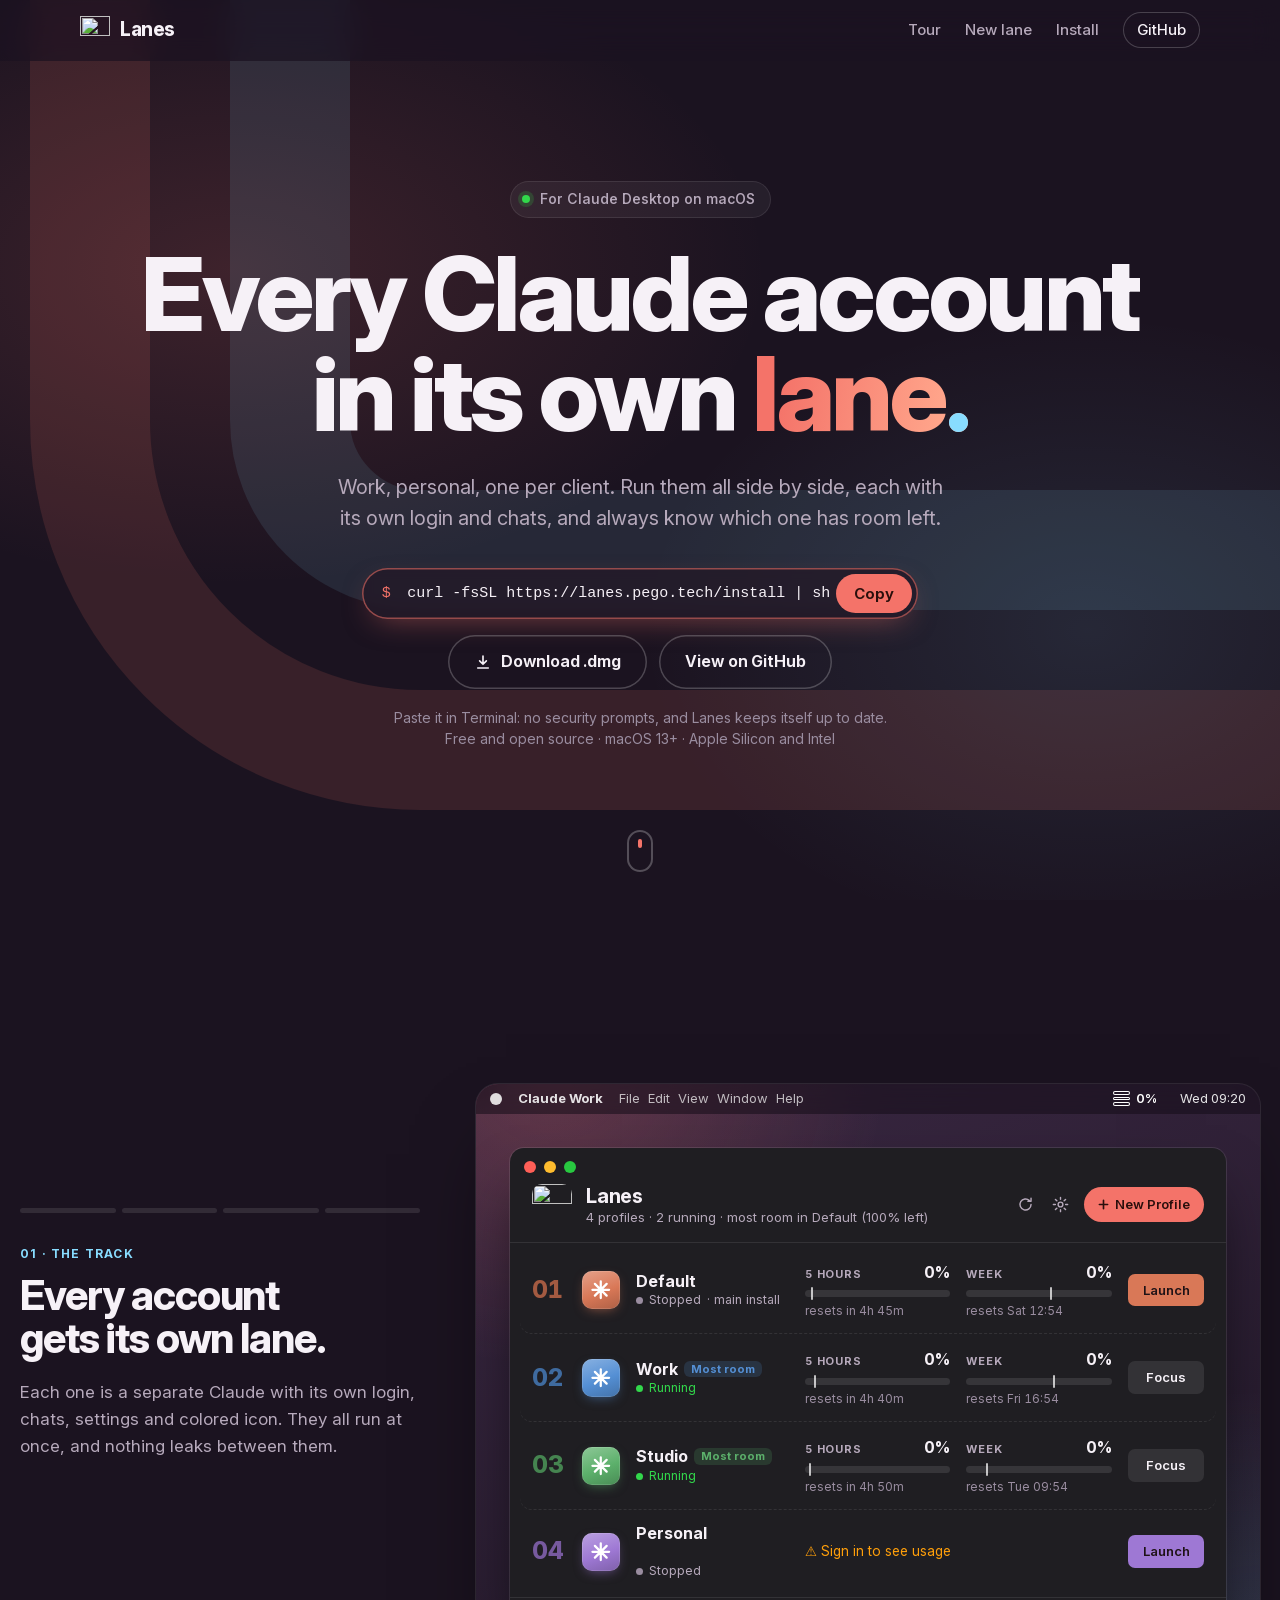
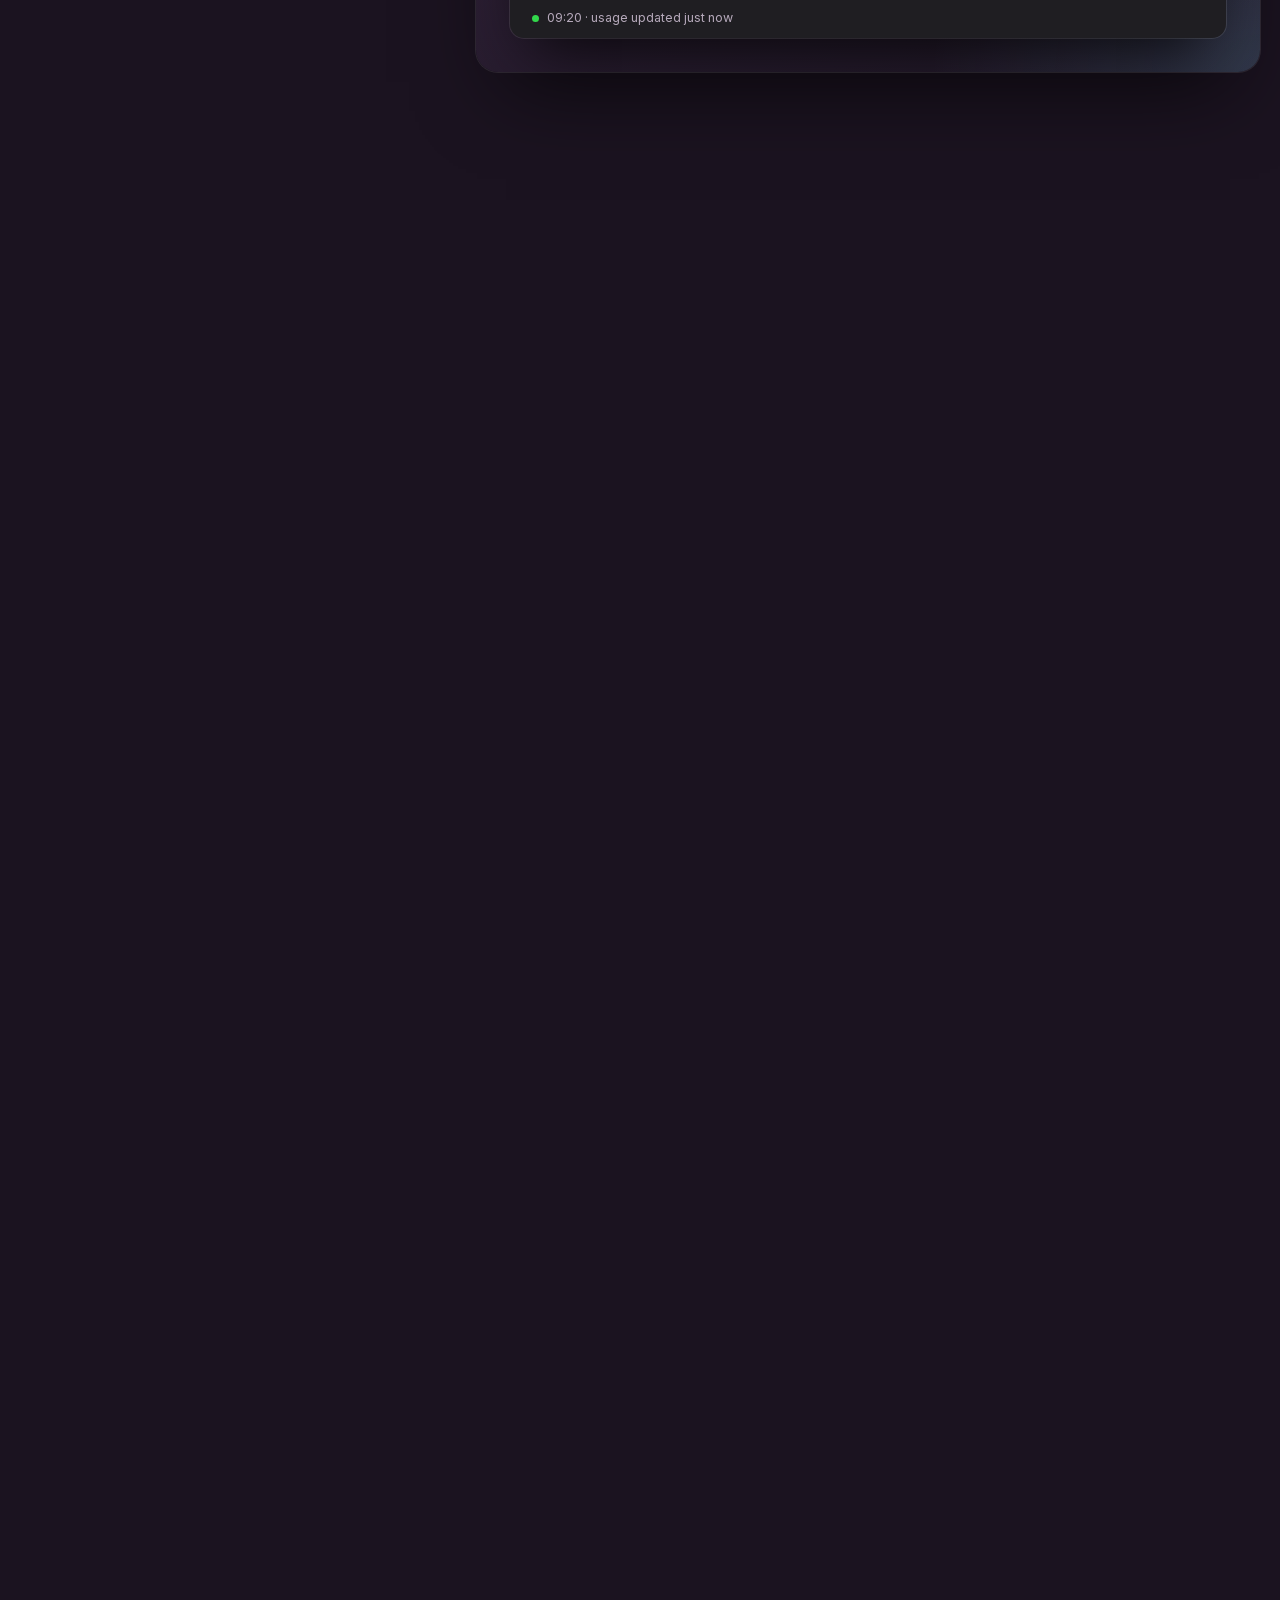
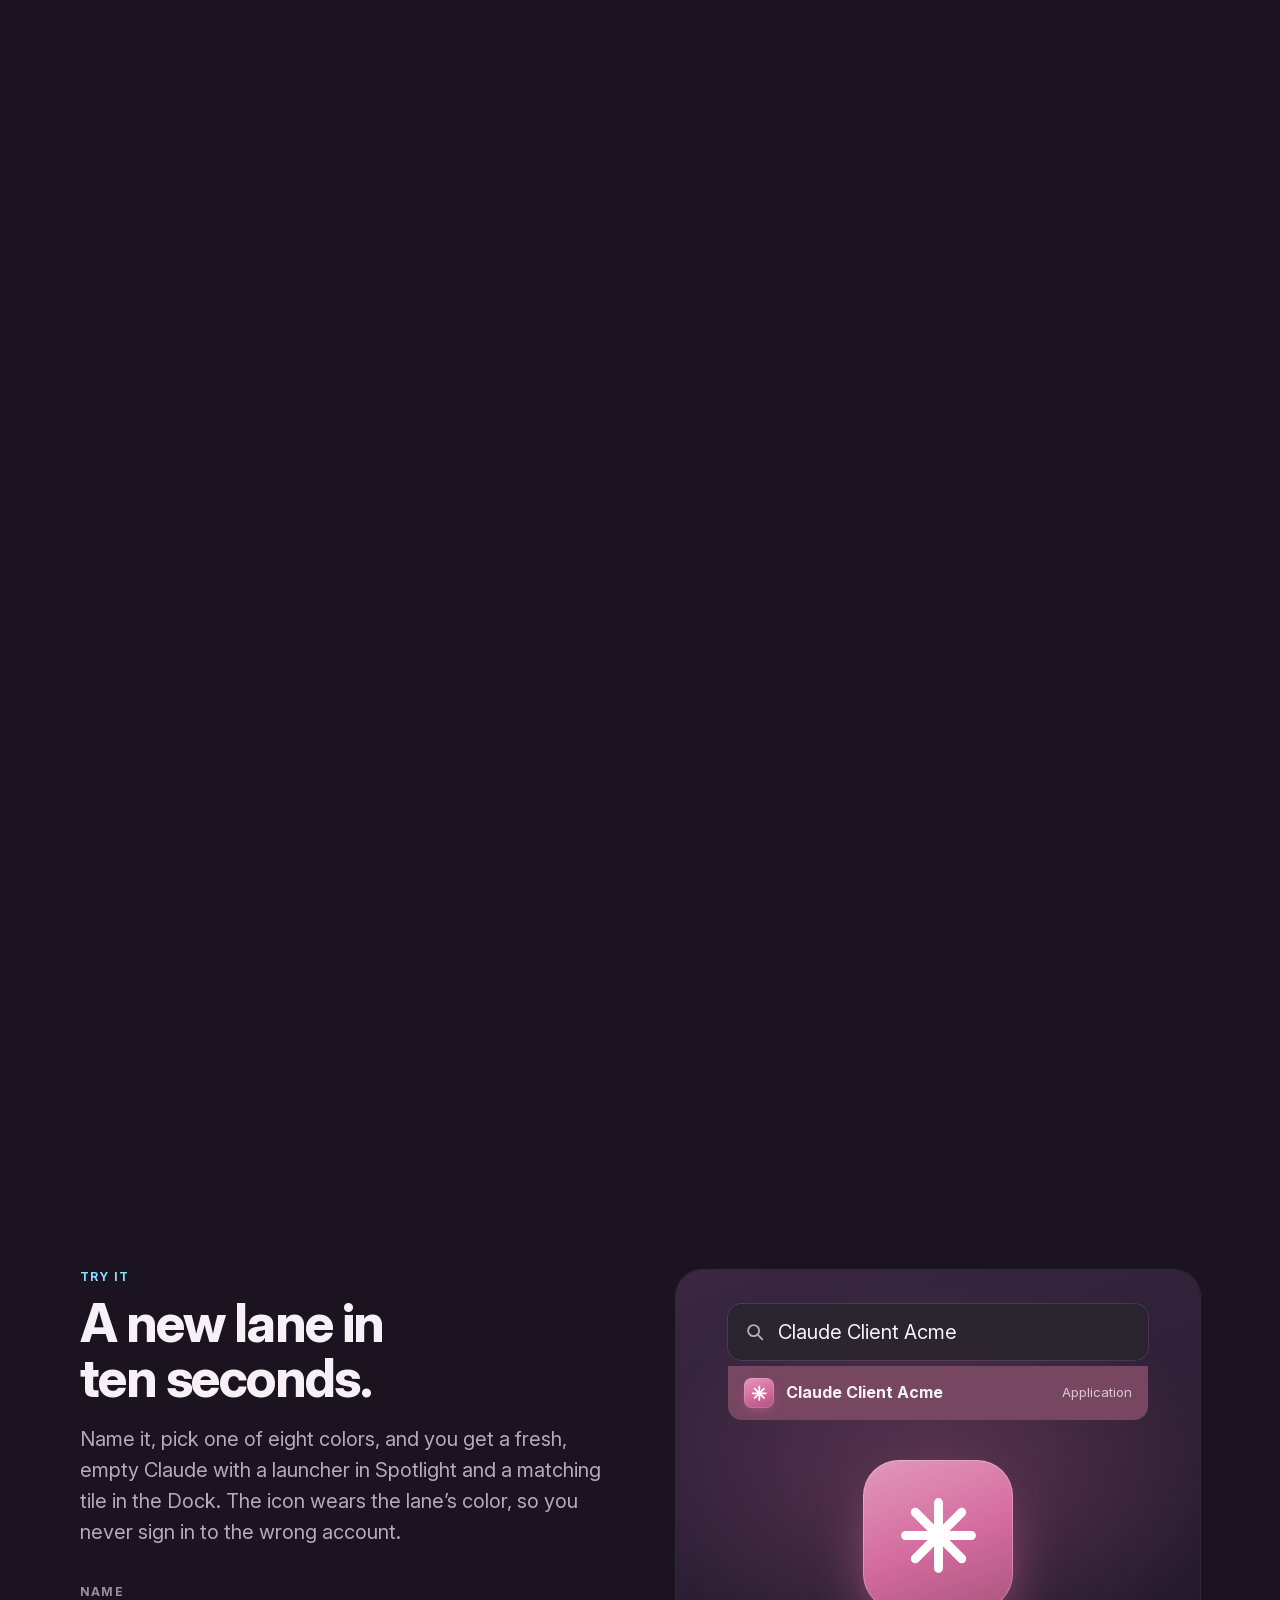
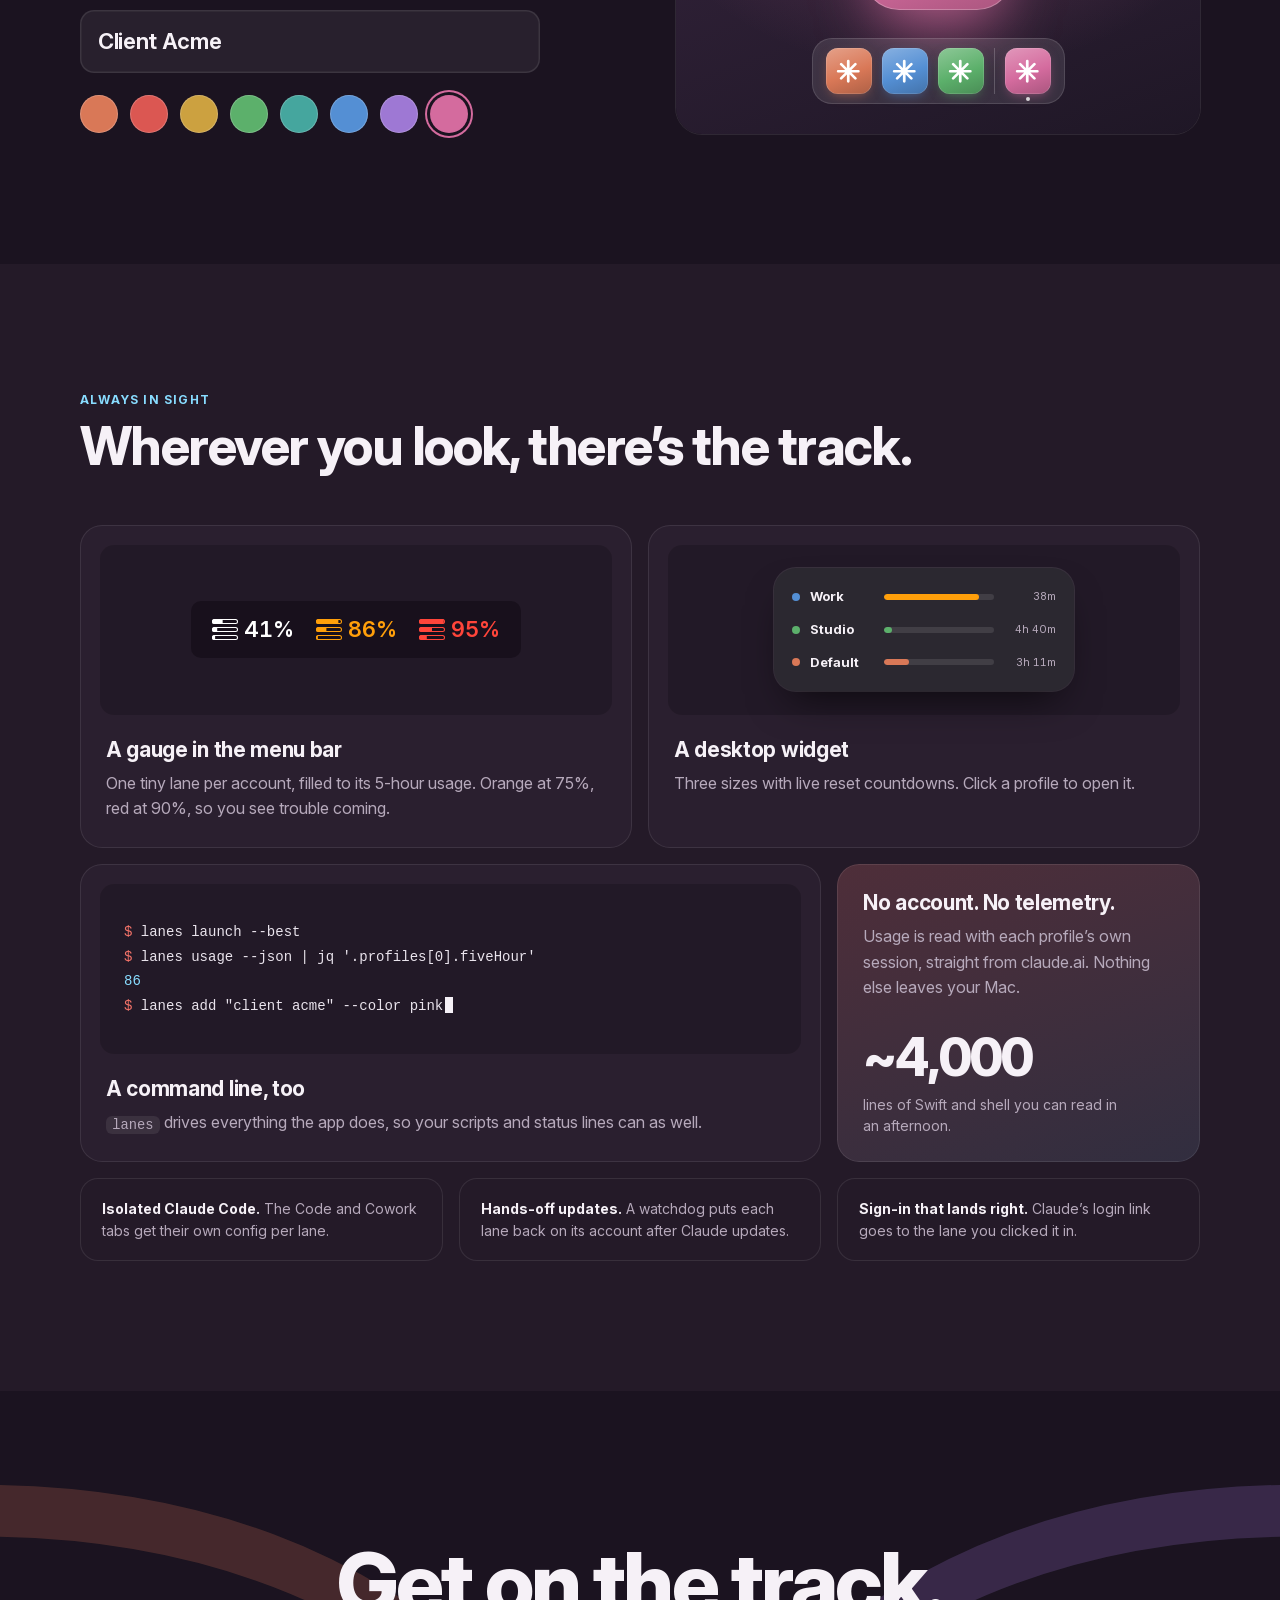
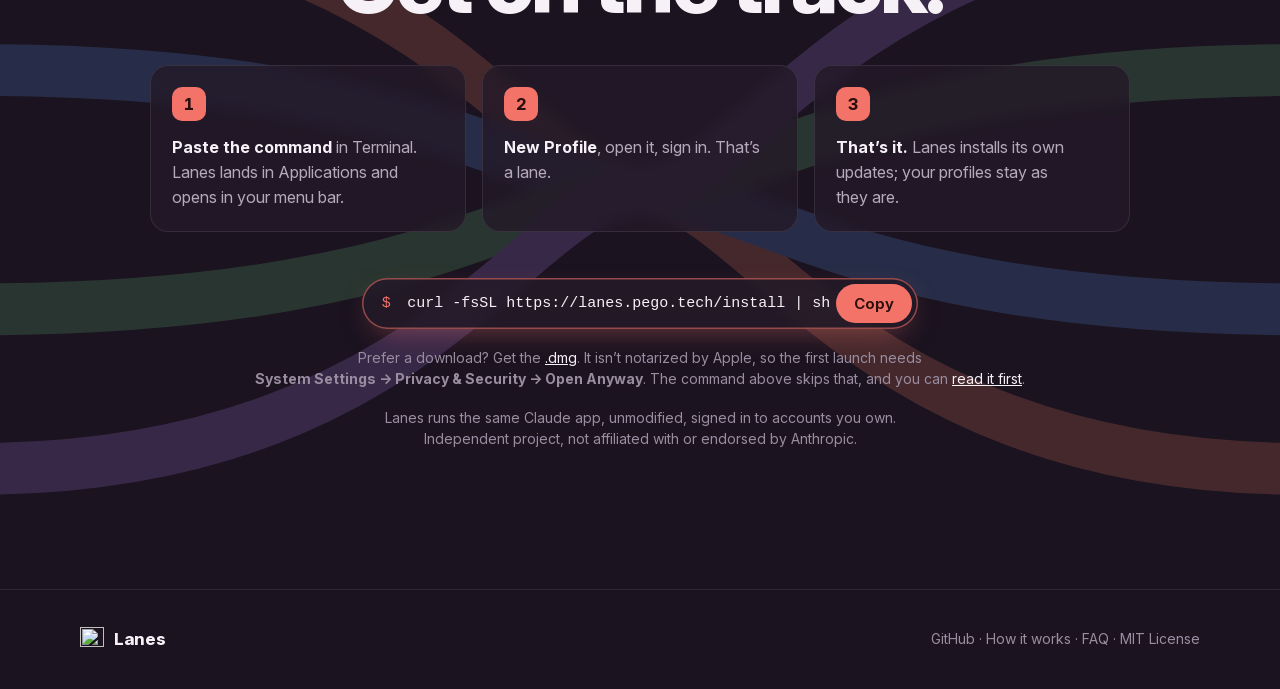
==== commit d78779db: "v0.8.0: curl installer, DMG and self-updates Lanes isn't notarized, so a browser download meets Gate" ====
--- a/site/index.html
+++ b/site/index.html
@@ -11,14 +11,14 @@
 <meta property="og:type" content="website">
 <meta property="og:title" content="Lanes — every Claude account in its own lane">
 <meta property="og:description" content="Run several Claude Desktop accounts side by side on your Mac, and always know which one has room left.">
-<meta property="og:image" content="https://pego.github.io/lanes/og.png">
+<meta property="og:image" content="https://lanes.pego.tech/og.png">
 <meta property="og:image:width" content="1200">
 <meta property="og:image:height" content="630">
-<meta property="og:url" content="https://pego.github.io/lanes/">
+<meta property="og:url" content="https://lanes.pego.tech/">
 <meta name="twitter:card" content="summary_large_image">
 <meta name="twitter:title" content="Lanes — every Claude account in its own lane">
 <meta name="twitter:description" content="Run several Claude Desktop accounts side by side on your Mac, and always know which one has room left.">
-<meta name="twitter:image" content="https://pego.github.io/lanes/og.png">
+<meta name="twitter:image" content="https://lanes.pego.tech/og.png">
 
 <link rel="preload" href="fonts/Inter.woff2" as="font" type="font/woff2" crossorigin>
 <link rel="stylesheet" href="style.css">
@@ -56,14 +56,18 @@
       <p class="eyebrow"><span class="pip"></span>For Claude Desktop on macOS</p>
       <h1>Every Claude account <br class="br-wide">in its own <em>lane<span class="dot">.</span></em></h1>
       <p class="lede">Work, personal, one per client. Run them all side by side, each with its own login and chats, and always know which one has room left.</p>
+      <div class="install-cmd">
+        <code><span class="prompt" aria-hidden="true">$</span> curl -fsSL https://lanes.pego.tech/install | sh</code>
+        <button class="copy" type="button" data-copy="curl -fsSL https://lanes.pego.tech/install | sh" aria-label="Copy the install command">Copy</button>
+      </div>
       <div class="cta">
-        <a class="btn btn-primary" href="https://github.com/pego/lanes/releases/latest/download/Lanes.zip">
+        <a class="btn btn-ghost" href="https://github.com/pego/lanes/releases/latest/download/Lanes.dmg">
           <svg width="18" height="18" viewBox="0 0 24 24" aria-hidden="true"><path d="M12 4v11m0 0-4.5-4.5M12 15l4.5-4.5M5 20h14" fill="none" stroke="currentColor" stroke-width="2.2" stroke-linecap="round" stroke-linejoin="round"/></svg>
-          Download for macOS
+          Download .dmg
         </a>
         <a class="btn btn-ghost" href="https://github.com/pego/lanes">View on GitHub</a>
       </div>
-      <p class="fine">Free and open source · macOS&nbsp;13+ · Apple&nbsp;Silicon and&nbsp;Intel</p>
+      <p class="fine">Paste it in Terminal: no security prompts, and Lanes keeps itself up to date.<br>Free and open source · macOS&nbsp;13+ · Apple&nbsp;Silicon and&nbsp;Intel</p>
     </div>
     <a class="scroll-cue" href="#story" aria-label="Scroll to the tour"><span></span></a>
   </section>
@@ -251,13 +255,15 @@
     <div class="wrap finale-copy">
       <h2>Get on the track.</h2>
       <ol class="steps">
-        <li><b>Download</b> <code>Lanes.zip</code> and drag <b>Lanes</b> into Applications.</li>
-        <li><b>Open it once, the long way:</b> click Done, then <b>Privacy &amp; Security → Open Anyway</b>.</li>
+        <li><b>Paste the command</b> in Terminal. Lanes lands in Applications and opens in your menu bar.</li>
         <li><b>New Profile</b>, open it, sign in. That’s a lane.</li>
+        <li><b>That’s it.</b> Lanes installs its own updates; your profiles stay as they are.</li>
       </ol>
-      <div class="cta">
-        <a class="btn btn-primary btn-lg" href="https://github.com/pego/lanes/releases/latest/download/Lanes.zip">Download Lanes for macOS</a>
-      </div>
+      <div class="install-cmd">
+        <code><span class="prompt" aria-hidden="true">$</span> curl -fsSL https://lanes.pego.tech/install | sh</code>
+        <button class="copy" type="button" data-copy="curl -fsSL https://lanes.pego.tech/install | sh" aria-label="Copy the install command">Copy</button>
+      </div>
+      <p class="fine">Prefer a download? Get the <a href="https://github.com/pego/lanes/releases/latest/download/Lanes.dmg">.dmg</a>. It isn’t notarized by Apple, so the first launch needs<br><b>System Settings → Privacy &amp; Security → Open Anyway</b>. The command above skips that, and you can <a href="https://github.com/pego/lanes/blob/main/site/install">read it first</a>.</p>
       <p class="fine">Lanes runs the same Claude app, unmodified, signed in to accounts you own.<br>Independent project, not affiliated with or endorsed by Anthropic.</p>
     </div>
   </section>
--- a/site/style.css
+++ b/site/style.css
@@ -112,6 +112,28 @@
 .btn-ghost:hover { background: rgba(255, 255, 255, .07); }
 .btn-lg { padding: 18px 34px; font-size: 18px; }
 .btn svg { flex: none; }
+
+/* The install command: the primary call to action. */
+.install-cmd {
+  display: flex; align-items: center; gap: 6px;
+  width: fit-content; max-width: 100%; margin: 0 auto 16px; padding: 6px 6px 6px 20px;
+  border-radius: 999px; background: rgba(36, 26, 40, .85);
+  box-shadow: inset 0 0 0 1.5px rgba(244, 115, 105, .55), 0 10px 30px -12px rgba(244, 115, 105, .5);
+  backdrop-filter: blur(6px);
+}
+.install-cmd code {
+  min-width: 0; background: none; padding: 0; font-size: 15px; color: var(--ink);
+  white-space: nowrap; overflow-x: auto; scrollbar-width: none;
+}
+.install-cmd .prompt { color: var(--coral); margin-right: .5em; user-select: none; }
+.copy {
+  flex: none; border: 0; cursor: pointer; padding: 10px 18px; border-radius: 999px;
+  font: 650 var(--fs-ui) var(--font); background: var(--coral); color: #2A0F0C;
+  transition: background .15s;
+}
+.copy:hover { background: #FF8278; }
+.hero .install-cmd { animation: up .9s var(--ease) .2s both; }
+.fine a { color: var(--ink); }
 
 /* ---------- hero ---------- */
 .hero {
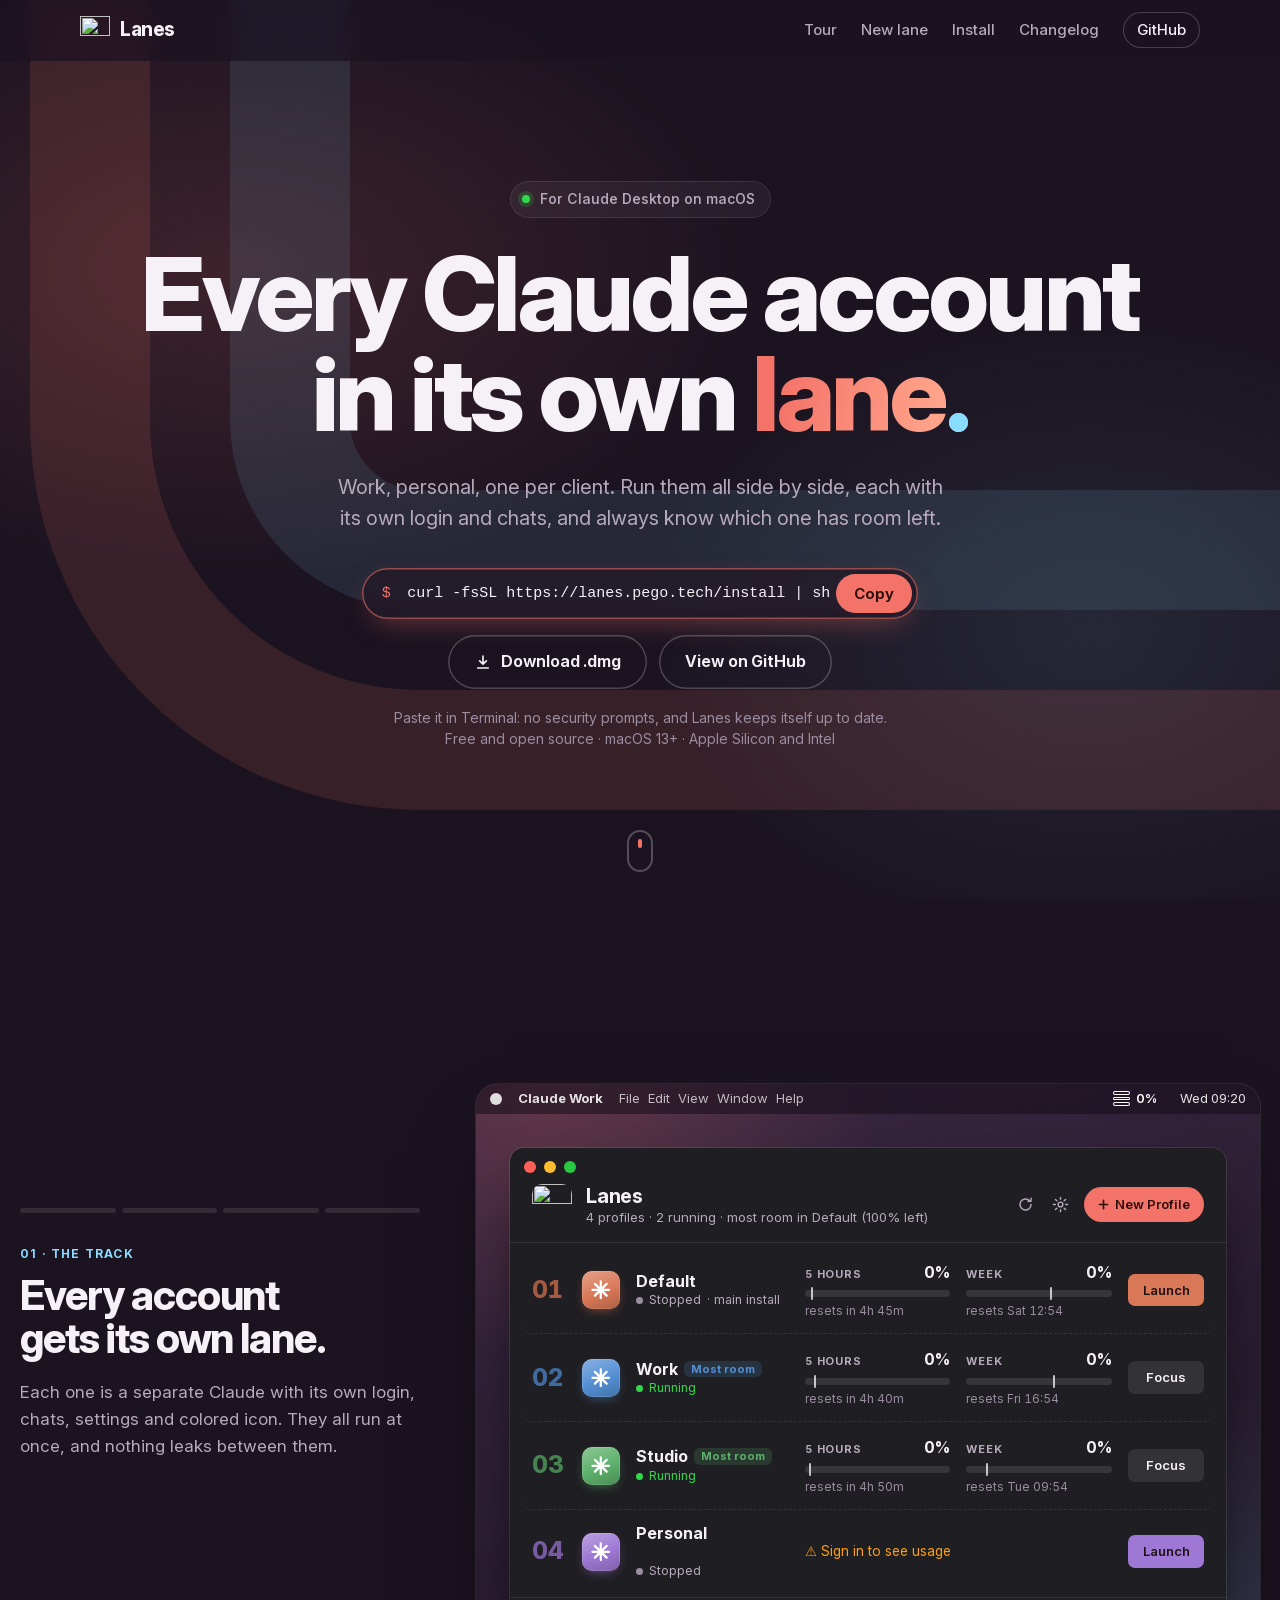
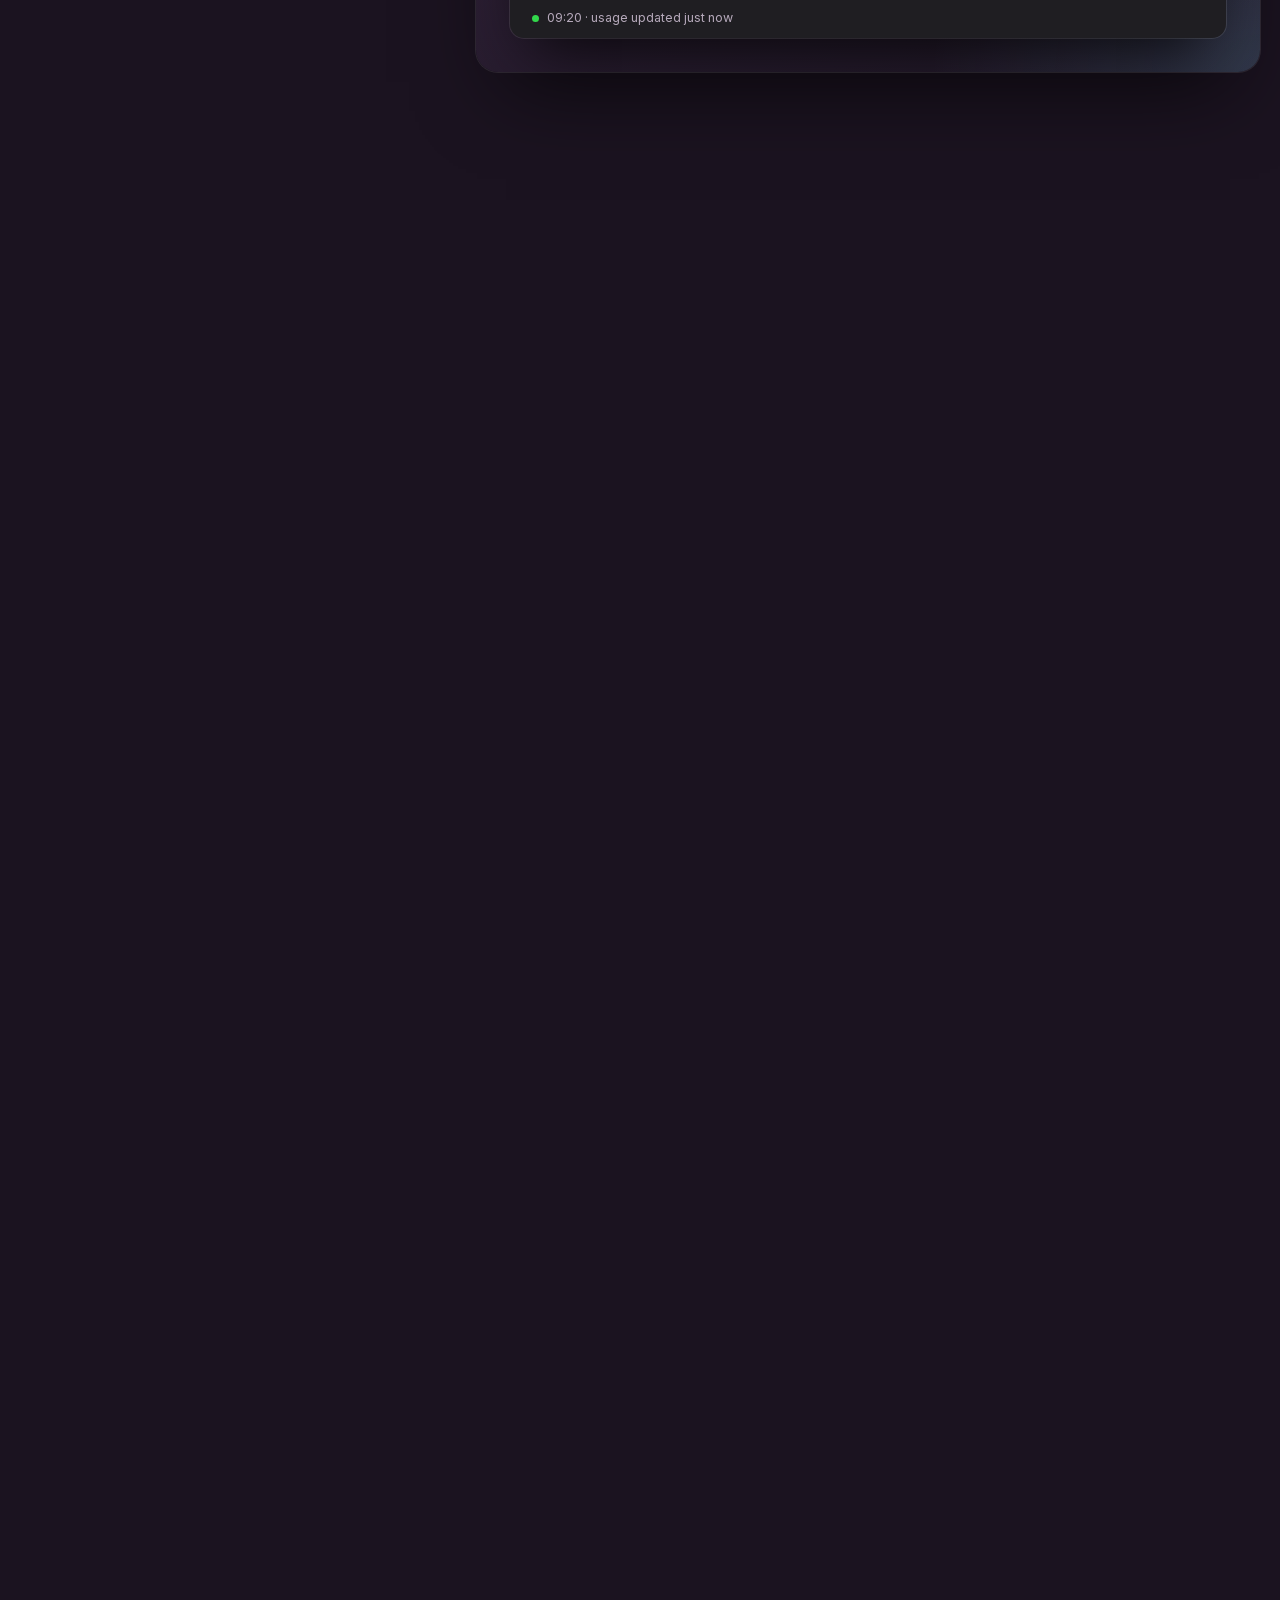
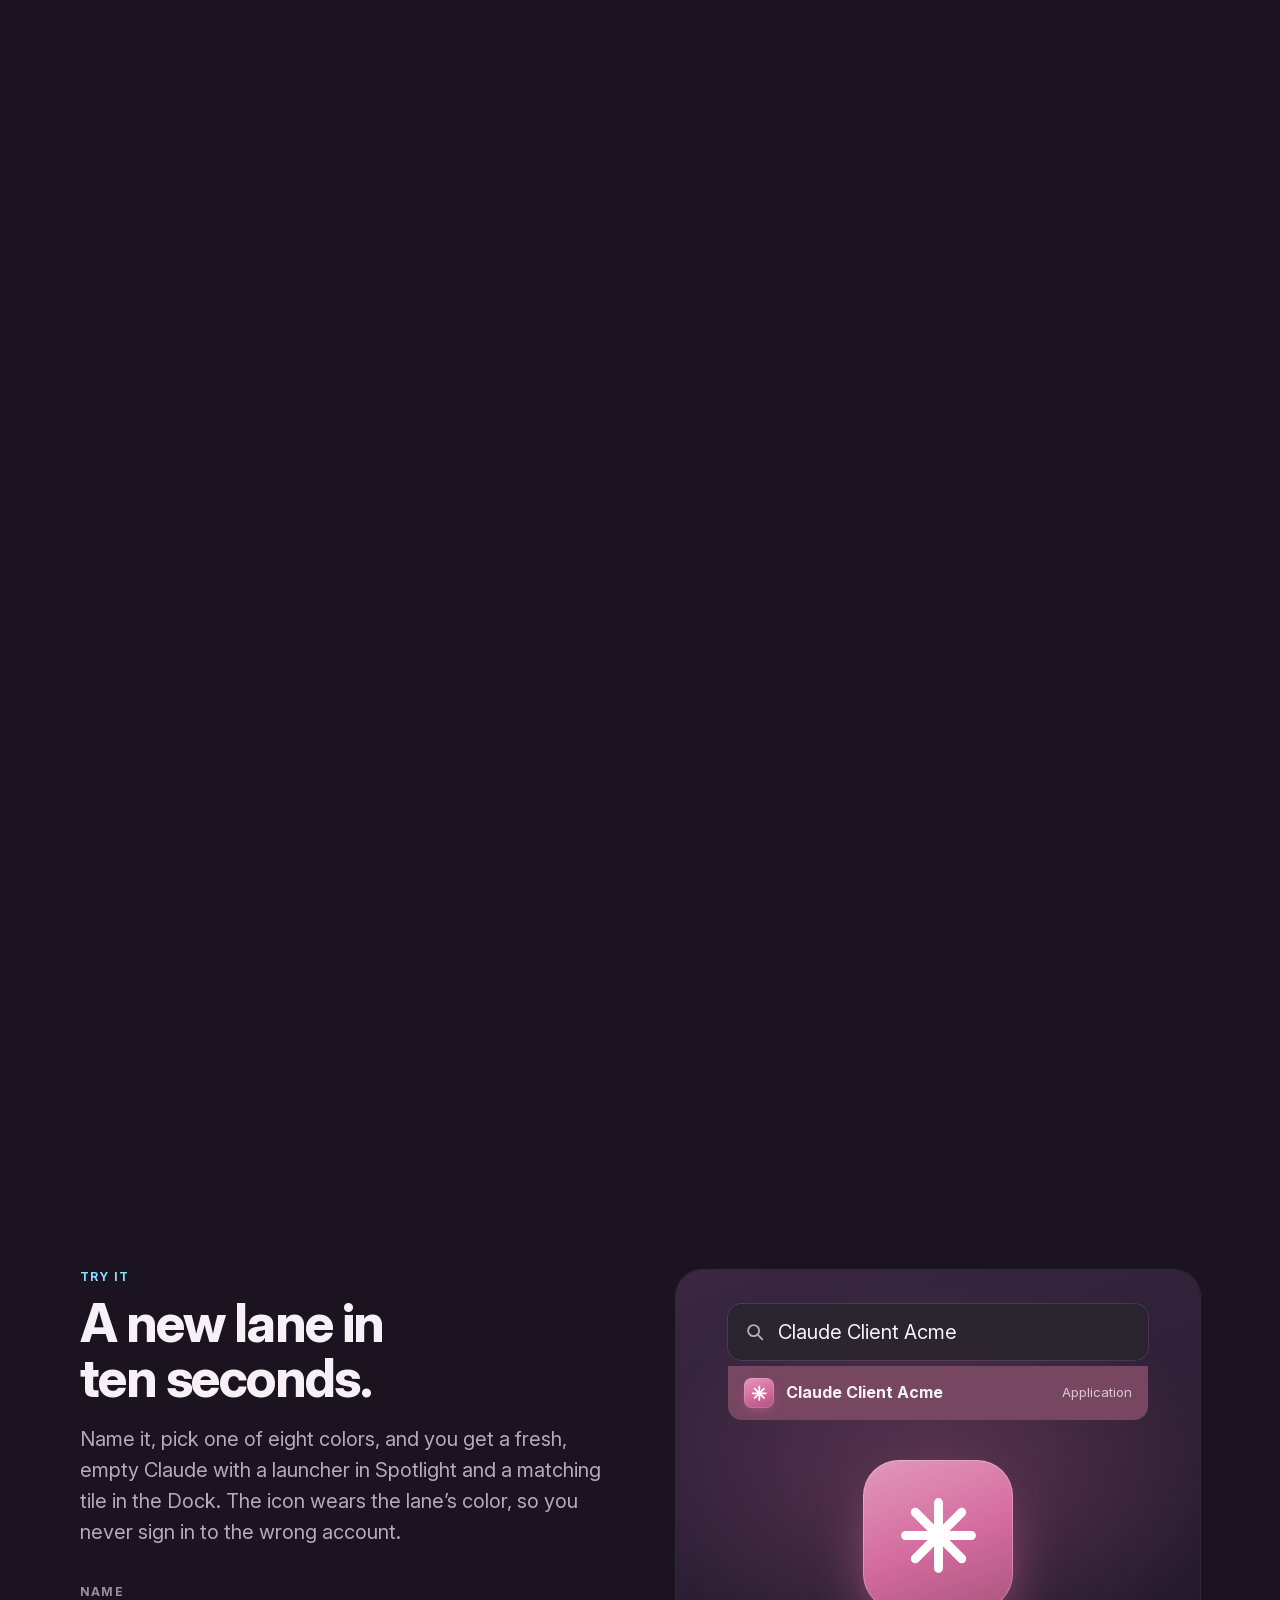
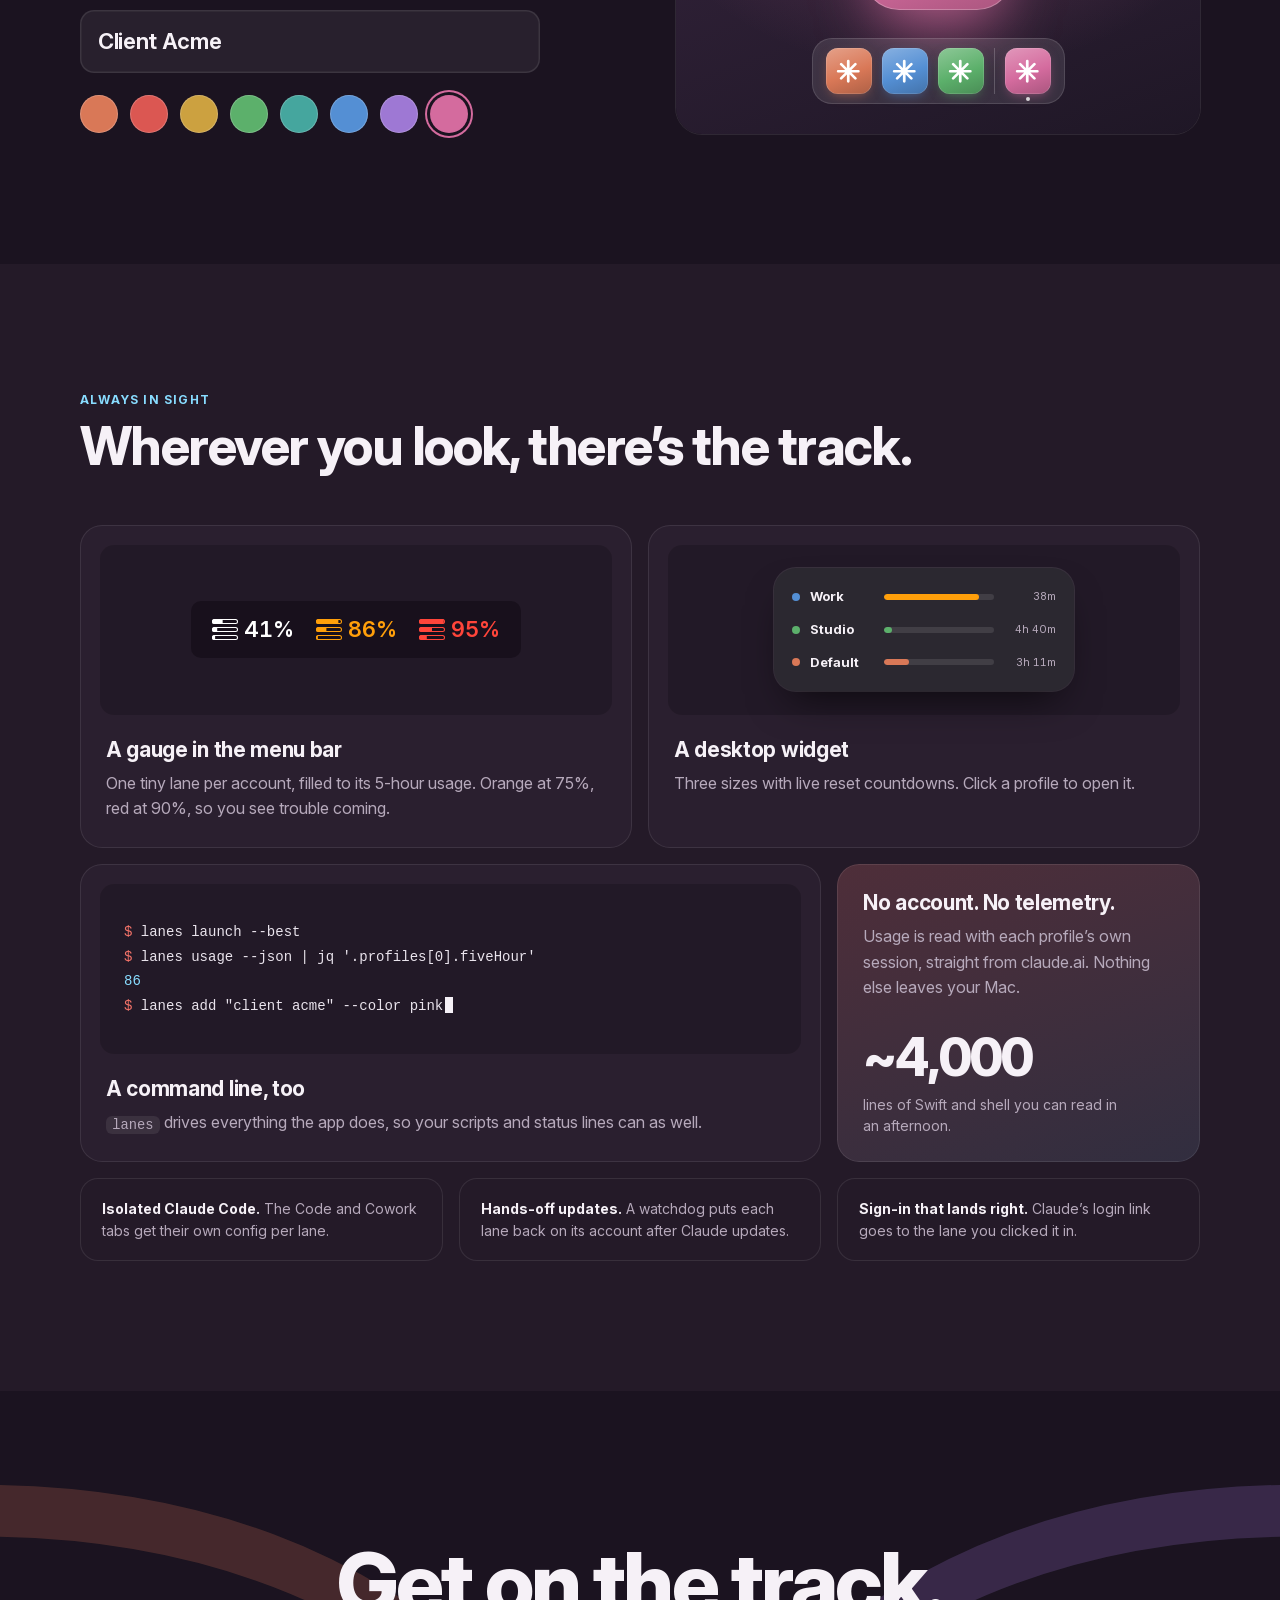
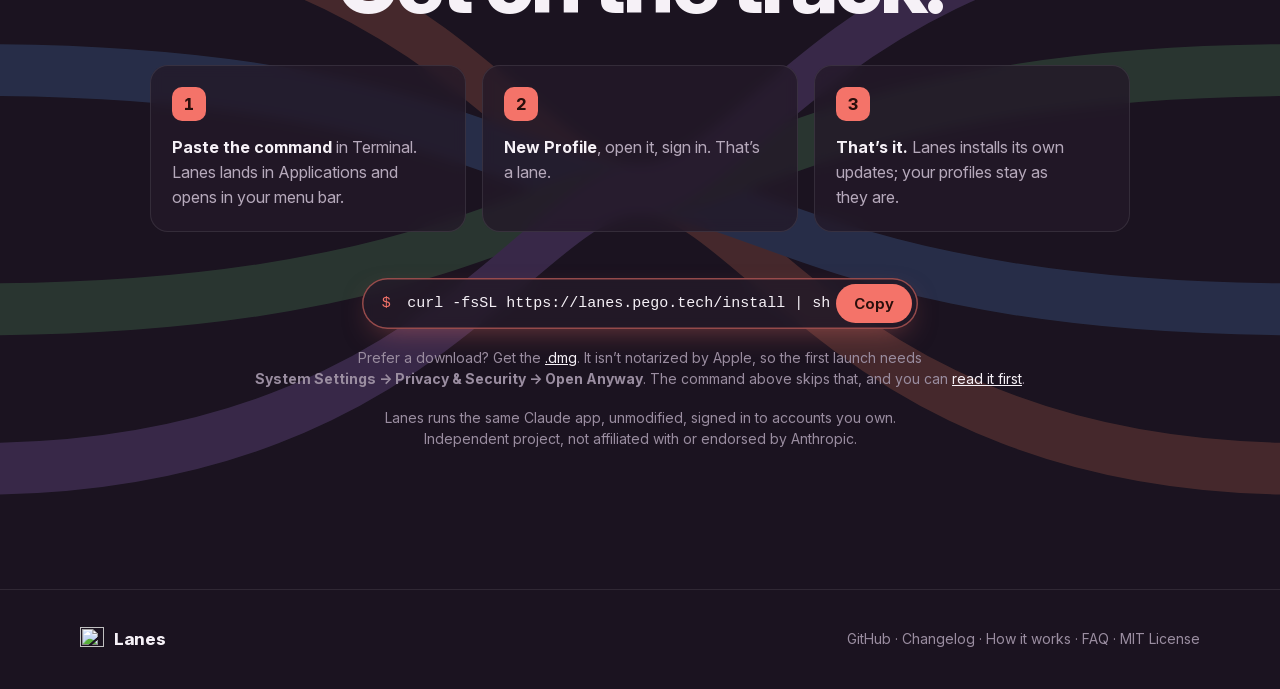
==== commit 3e7805e1: "v0.9.1: changelog everywhere, and updates that restart the app Changelog - CHANGELOG.md is the one s" ====
--- a/site/index.html
+++ b/site/index.html
@@ -40,6 +40,7 @@
     <a href="#story">Tour</a>
     <a href="#new">New lane</a>
     <a href="#install">Install</a>
+    <a href="changelog.html">Changelog</a>
     <a class="nav-gh" href="https://github.com/pego/lanes">GitHub</a>
   </nav>
 </header>
@@ -274,6 +275,7 @@
     <span class="brand"><img src="images/logo.svg" alt="" width="24" height="24"> Lanes</span>
     <span>
       <a href="https://github.com/pego/lanes">GitHub</a> ·
+      <a href="changelog.html">Changelog</a> ·
       <a href="https://github.com/pego/lanes/blob/main/docs/how-it-works.md">How it works</a> ·
       <a href="https://github.com/pego/lanes/blob/main/docs/faq.md">FAQ</a> ·
       <a href="https://github.com/pego/lanes/blob/main/LICENSE">MIT License</a>
--- a/site/style.css
+++ b/site/style.css
@@ -451,6 +451,33 @@
 .foot .brand { font-size: 17px; color: var(--ink); }
 footer a { text-decoration: none; }
 footer a:hover { color: var(--ink); }
+
+/* ---------- changelog page ---------- */
+/* Releases hang off one lane line, newest first; the latest wears coral. */
+.changelog { width: min(760px, 100% - 32px); padding: 132px 0 96px; }
+.changelog h1 { font-size: var(--fs-h2); line-height: 1.05; letter-spacing: var(--track-h2); margin: 0 0 16px; font-weight: 750; text-wrap: balance; animation: none; }
+.changelog .sub { margin-bottom: 56px; }
+.changelog .sub b { color: var(--ink); font-weight: 600; }
+.release { position: relative; padding: 0 0 52px 34px; border-left: 2px solid var(--line); margin-left: 6px; scroll-margin-top: 90px; }
+.release:last-of-type { border-left-color: transparent; padding-bottom: 0; }
+.release::before { content: ""; position: absolute; left: -8px; top: 4px; width: 14px; height: 14px; border-radius: 50%; background: var(--bg); box-shadow: inset 0 0 0 2.5px var(--azure); }
+.release:first-of-type::before { background: var(--coral); box-shadow: 0 0 0 5px rgba(244, 115, 105, .18); }
+.rel-head { display: flex; align-items: center; gap: 10px; flex-wrap: wrap; color: var(--dim); font-size: var(--fs-small); line-height: 1; }
+.rel-version { font: 650 15px/1 var(--font-mono); color: var(--ink); text-decoration: none; }
+.rel-version:hover { color: var(--azure); }
+.rel-latest { padding: 4px 8px; border-radius: 999px; background: rgba(50, 215, 75, .14); color: var(--ok); font-size: var(--fs-label); font-weight: 650; letter-spacing: .02em; }
+.rel-head time::before { content: "·"; margin-right: 10px; }
+.release h2 { font-size: clamp(24px, 3vw, 30px); letter-spacing: var(--track-h3); margin: 12px 0 14px; }
+.rel-body { color: var(--muted); }
+.rel-body p { margin: 0 0 14px; }
+.rel-body ul { margin: 0 0 14px; padding-left: 20px; }
+.rel-body li { margin-bottom: 8px; padding-left: 4px; }
+.rel-body li::marker { color: var(--dim); }
+.rel-body b { color: var(--ink); font-weight: 600; }
+.rel-body a, .rel-link { color: var(--azure); text-decoration: none; }
+.rel-body a:hover, .rel-link:hover { text-decoration: underline; }
+.rel-link { font-size: var(--fs-small); font-weight: 550; }
+.nav nav a[aria-current="page"] { color: var(--ink); }
 
 /* reveal */
 .reveal { opacity: 0; transform: translateY(28px); transition: opacity .8s, transform .8s var(--ease); }
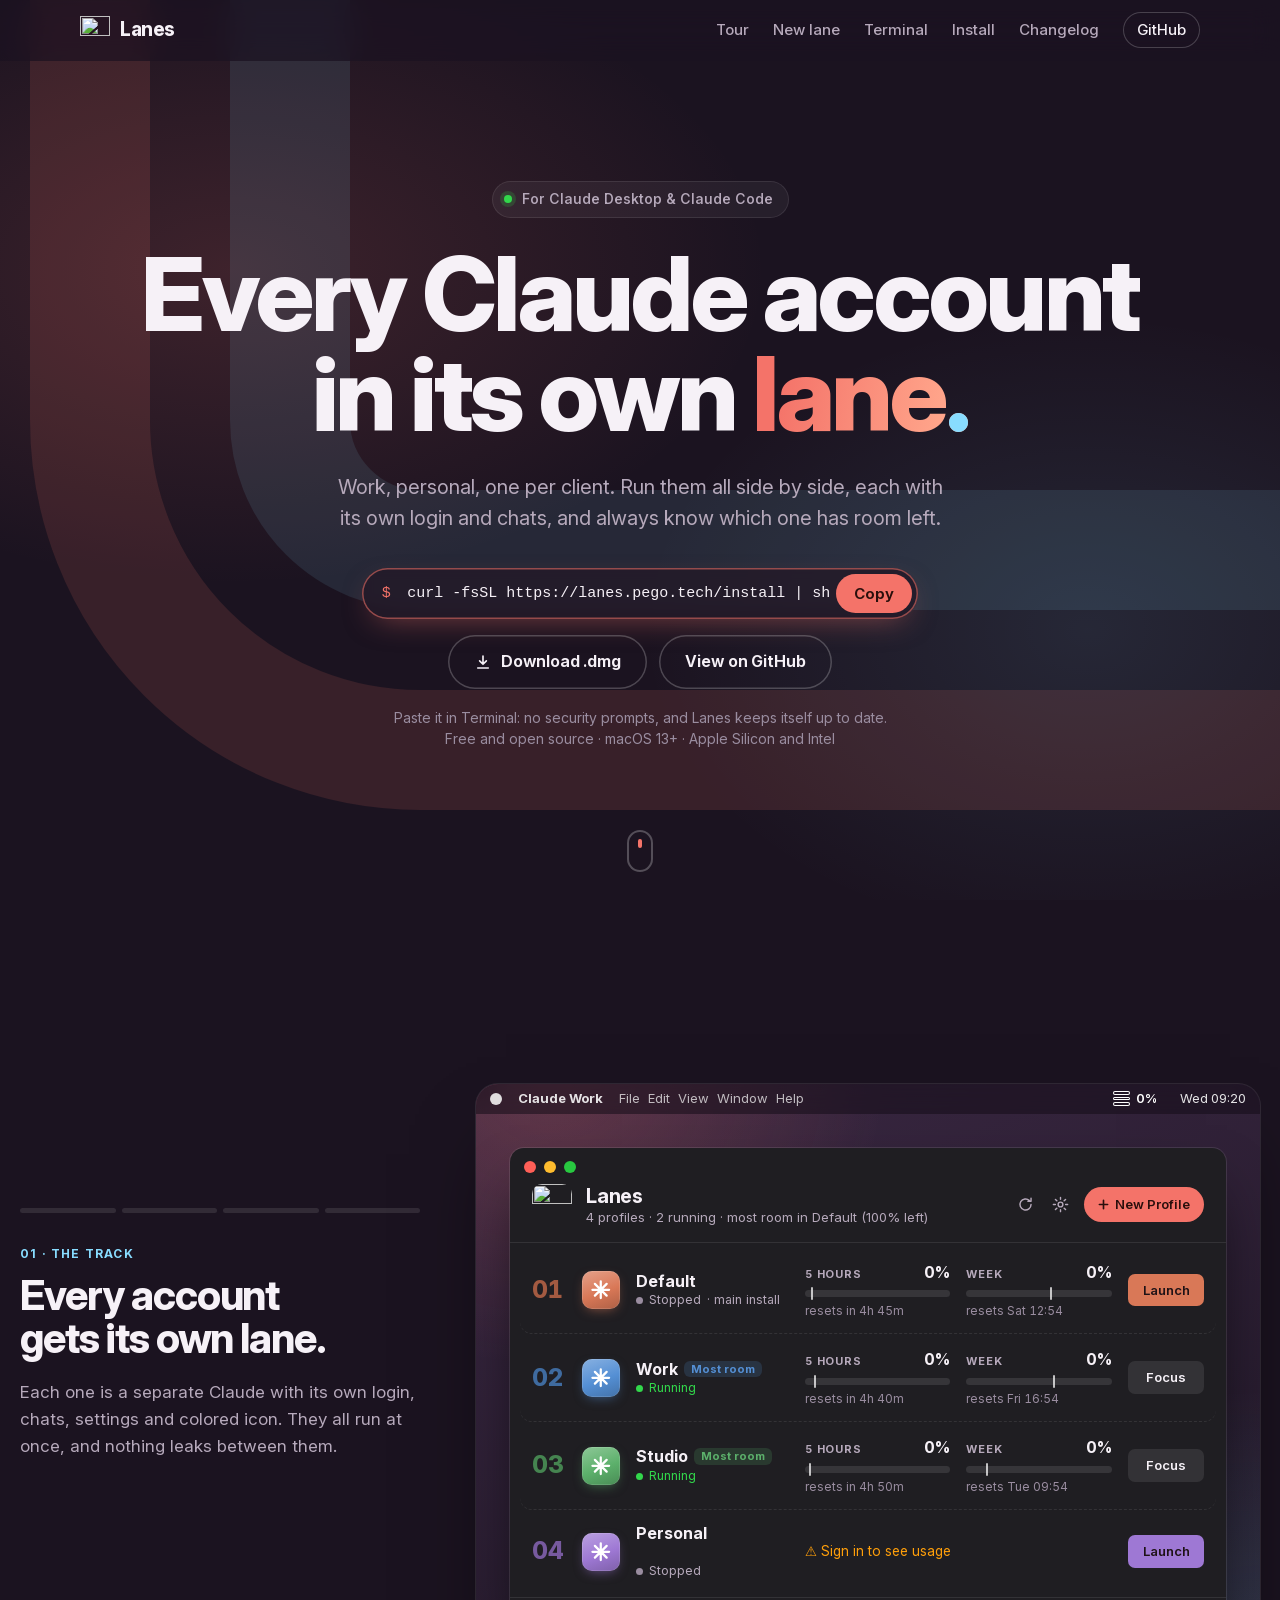
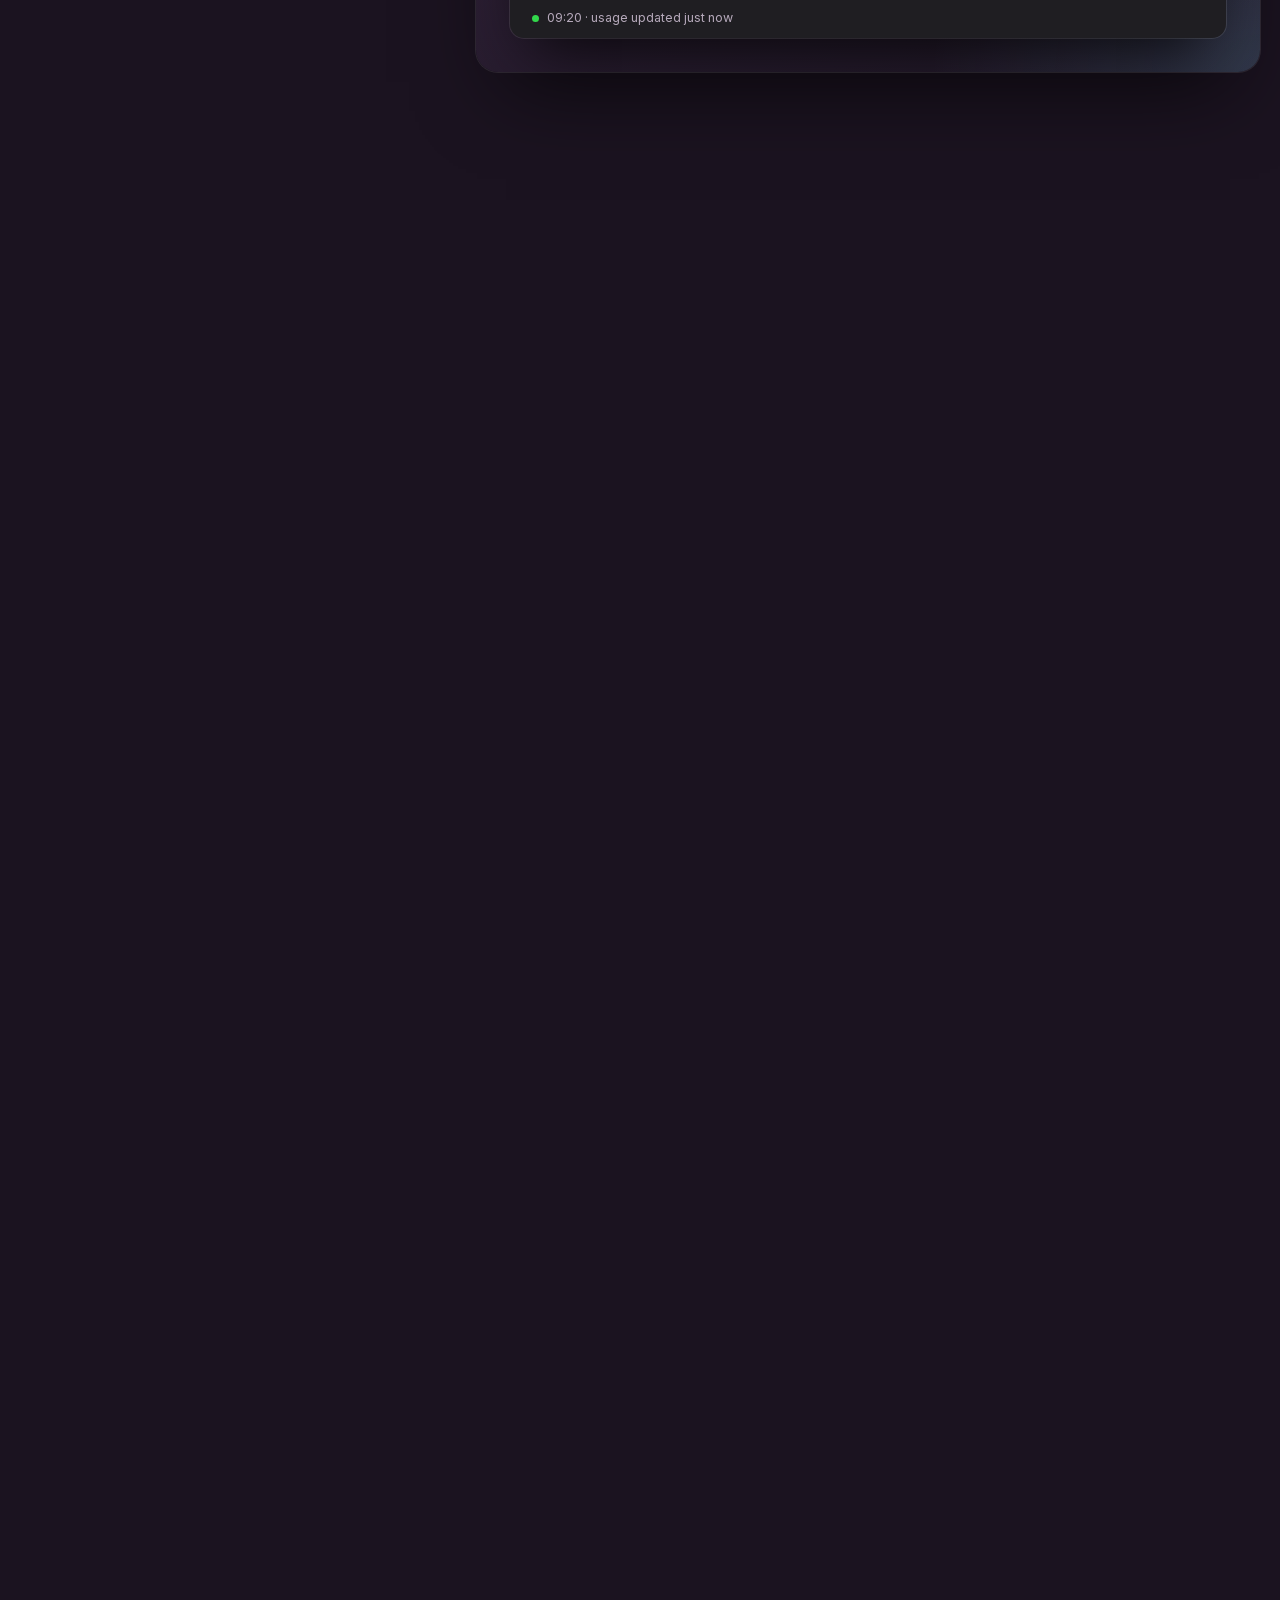
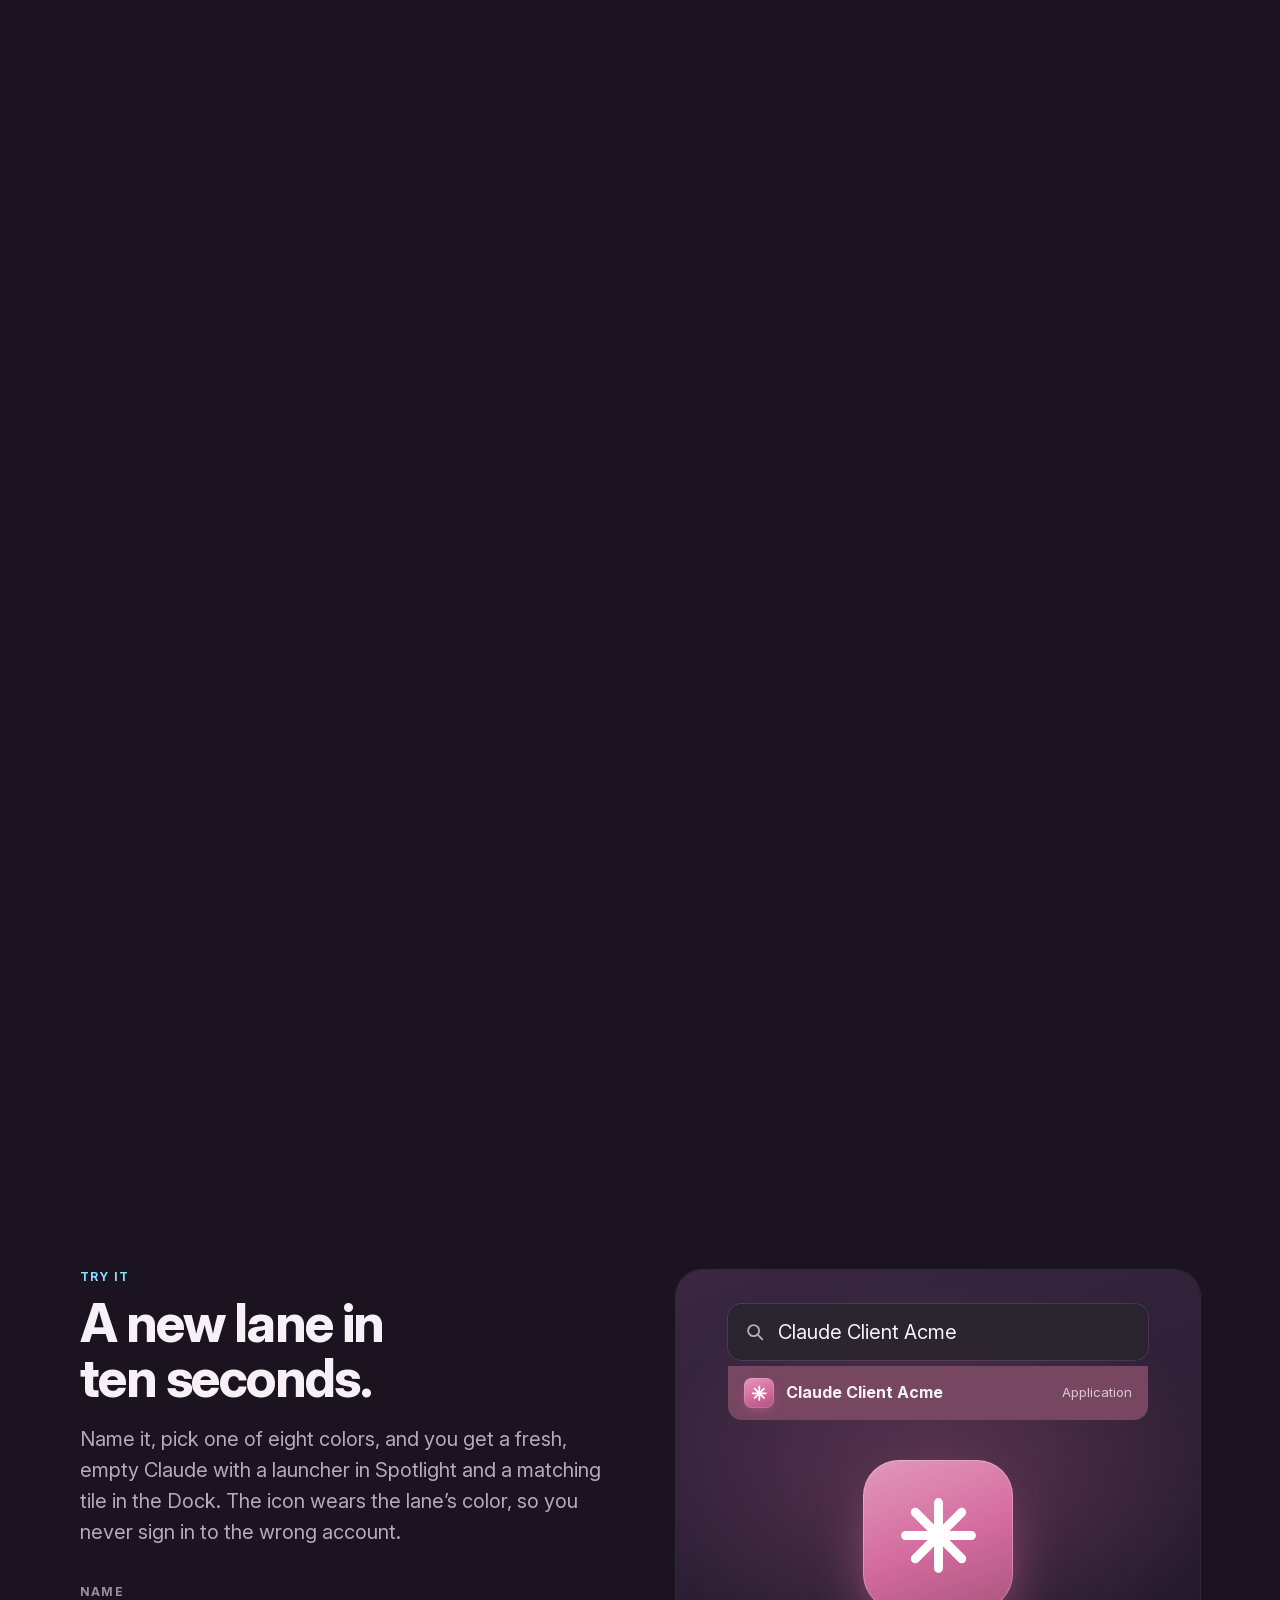
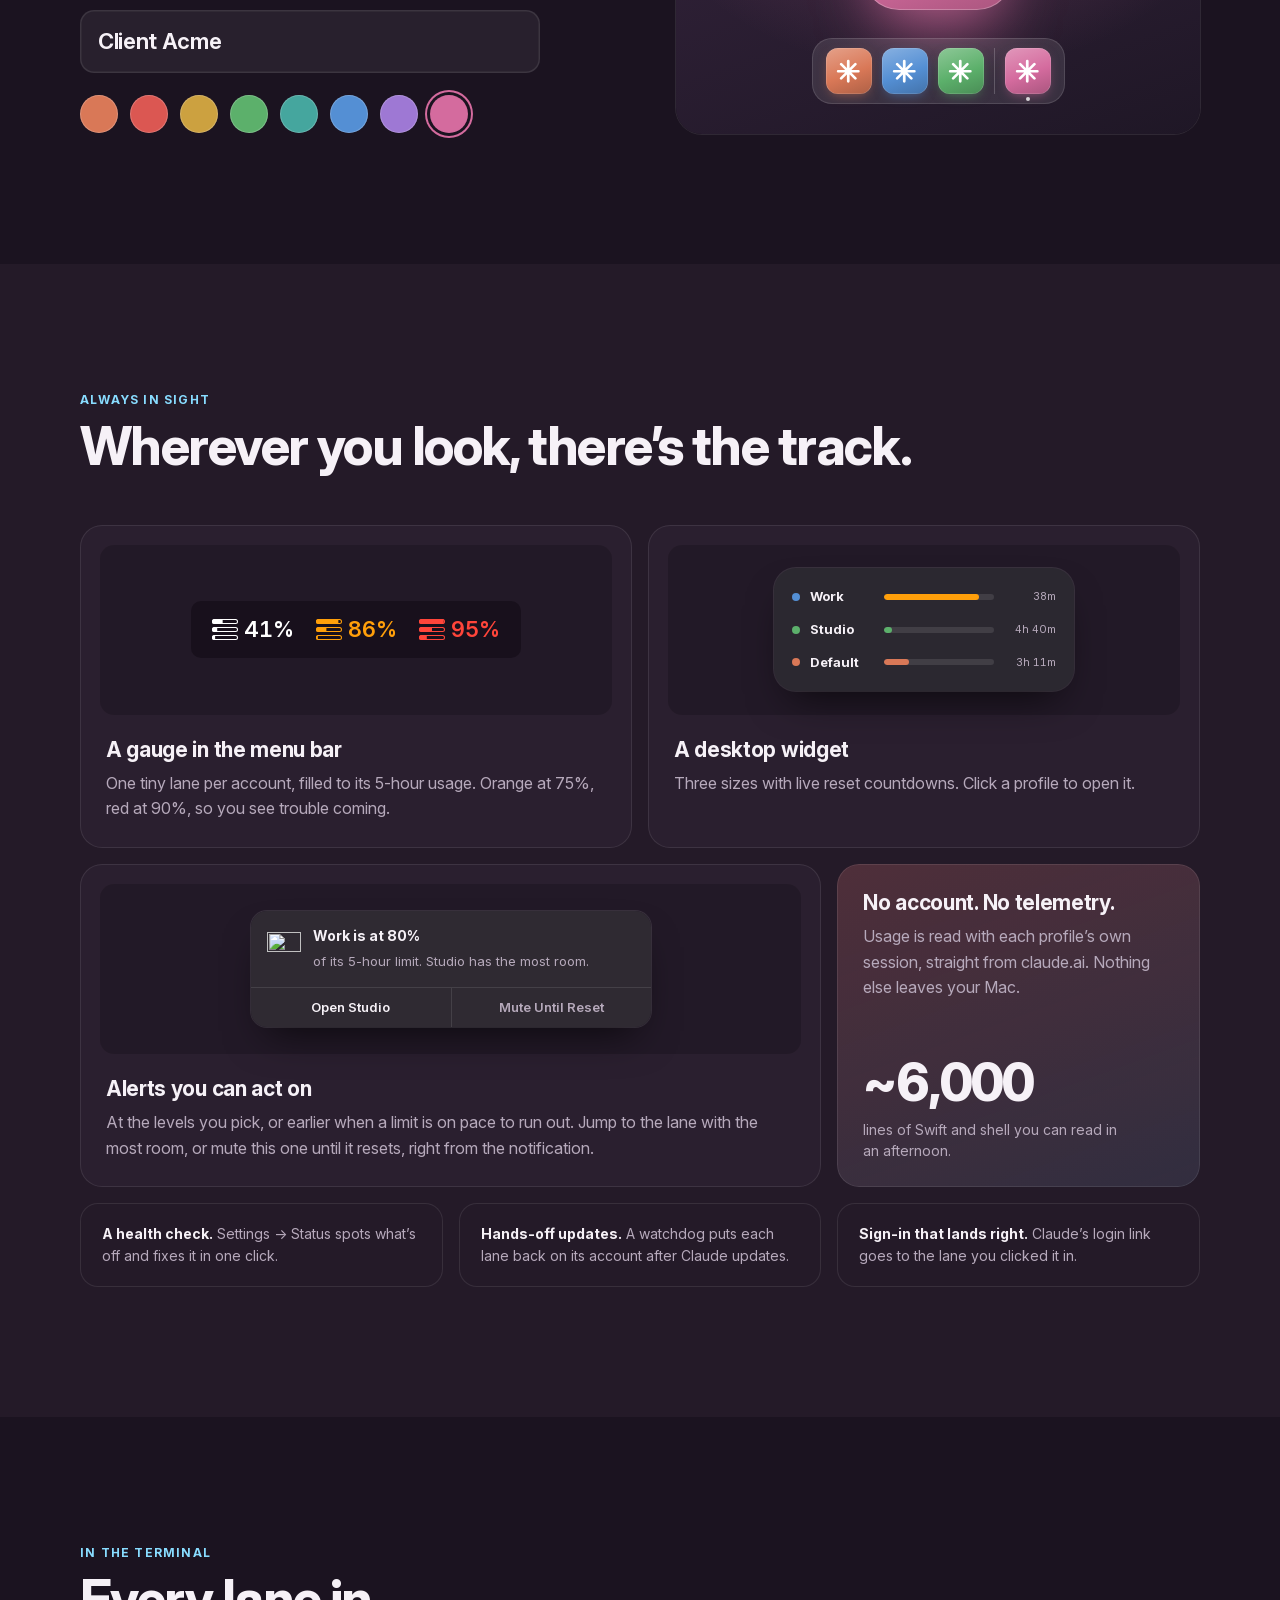
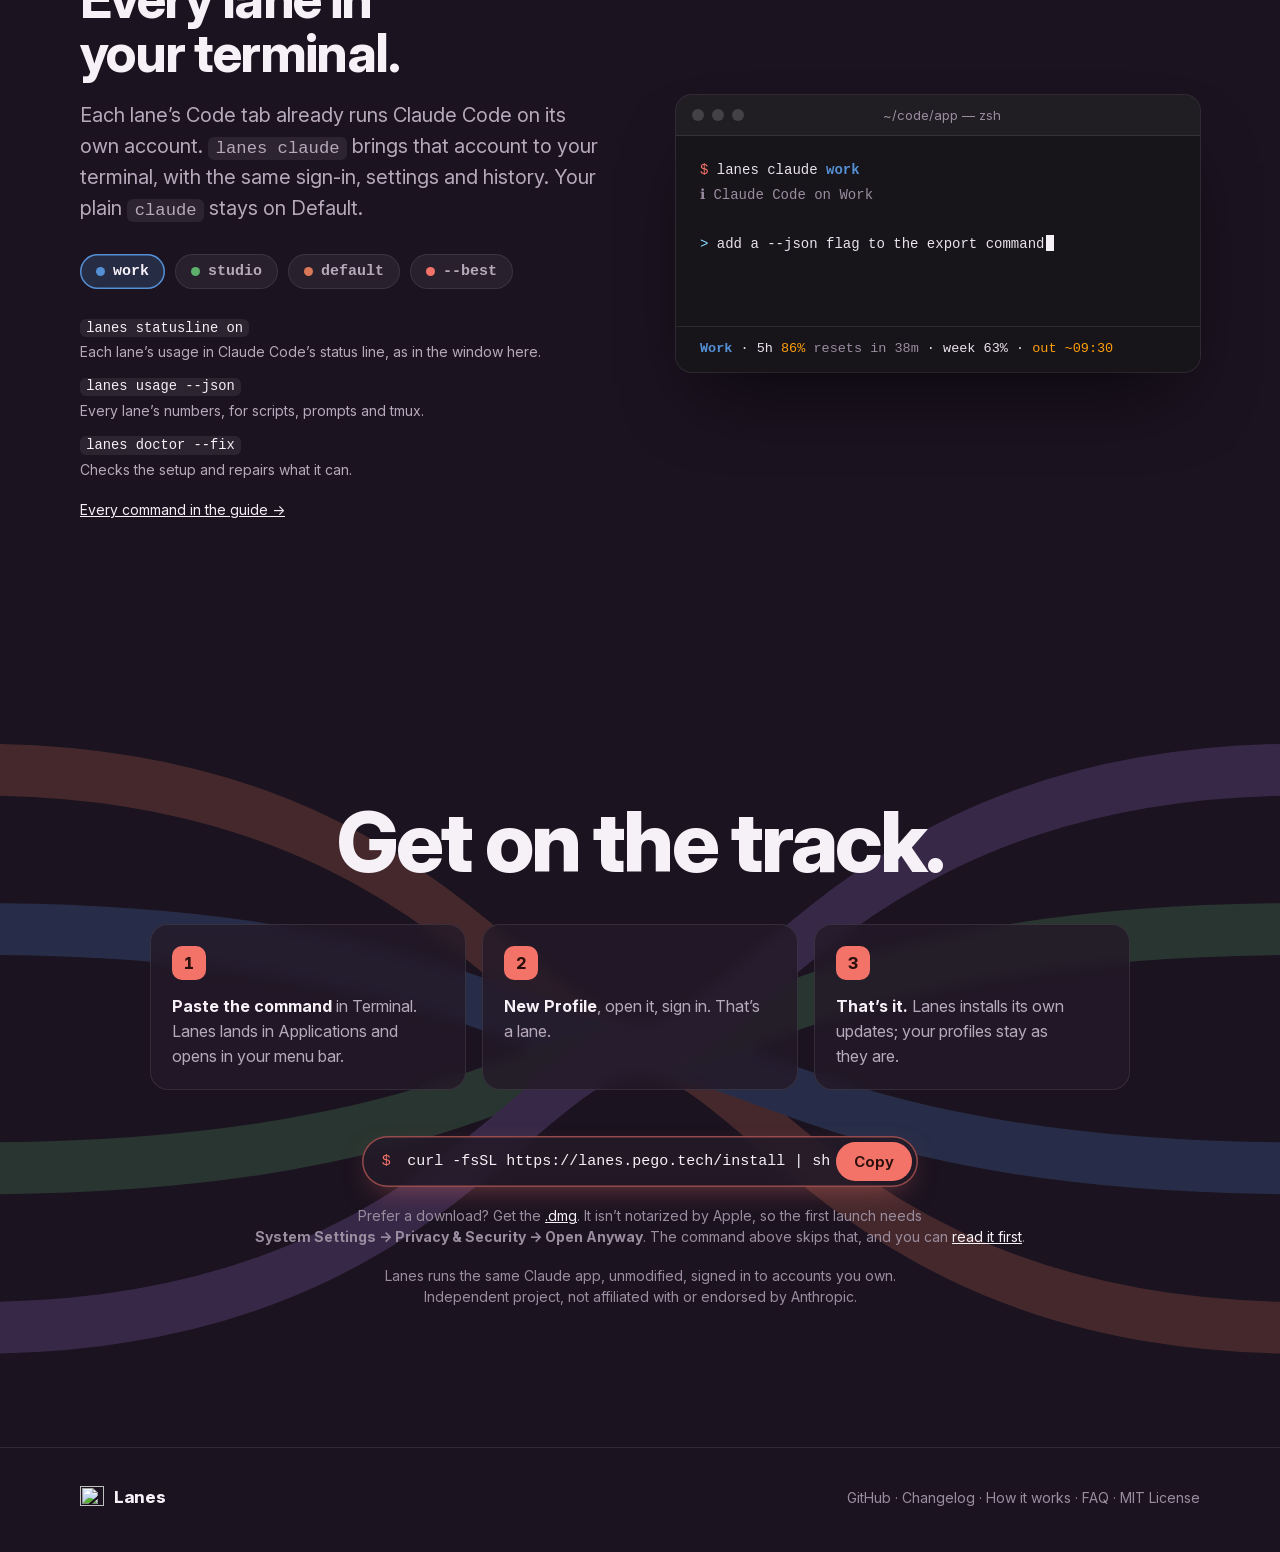
==== commit 859b6662: "v0.10.0: Claude Code on any lane, and a What's New you can try - lanes claude <name|--best|default>:" ====
--- a/site/index.html
+++ b/site/index.html
@@ -4,20 +4,20 @@
 <meta charset="utf-8">
 <meta name="viewport" content="width=device-width, initial-scale=1">
 <title>Lanes — every Claude account in its own lane</title>
-<meta name="description" content="Run several Claude Desktop accounts side by side on your Mac, and always know which one has room left. Menu bar usage tracker, desktop widget, free and open source.">
+<meta name="description" content="Run several Claude accounts side by side on your Mac, in Claude Desktop and Claude Code, and always know which one has room left. Menu bar usage tracker, desktop widget, free and open source.">
 <meta name="theme-color" content="#1B1320">
 <link rel="icon" href="images/logo.svg" type="image/svg+xml">
 
 <meta property="og:type" content="website">
 <meta property="og:title" content="Lanes — every Claude account in its own lane">
-<meta property="og:description" content="Run several Claude Desktop accounts side by side on your Mac, and always know which one has room left.">
+<meta property="og:description" content="Run several Claude accounts side by side on your Mac, in Claude Desktop and Claude Code, and always know which one has room left.">
 <meta property="og:image" content="https://lanes.pego.tech/og.png">
 <meta property="og:image:width" content="1200">
 <meta property="og:image:height" content="630">
 <meta property="og:url" content="https://lanes.pego.tech/">
 <meta name="twitter:card" content="summary_large_image">
 <meta name="twitter:title" content="Lanes — every Claude account in its own lane">
-<meta name="twitter:description" content="Run several Claude Desktop accounts side by side on your Mac, and always know which one has room left.">
+<meta name="twitter:description" content="Run several Claude accounts side by side on your Mac, in Claude Desktop and Claude Code, and always know which one has room left.">
 <meta name="twitter:image" content="https://lanes.pego.tech/og.png">
 
 <link rel="preload" href="fonts/Inter.woff2" as="font" type="font/woff2" crossorigin>
@@ -39,6 +39,7 @@
   <nav>
     <a href="#story">Tour</a>
     <a href="#new">New lane</a>
+    <a href="#terminal">Terminal</a>
     <a href="#install">Install</a>
     <a href="changelog.html">Changelog</a>
     <a class="nav-gh" href="https://github.com/pego/lanes">GitHub</a>
@@ -54,7 +55,7 @@
       <path class="hl hl-azure" d="M450 -60V420A130 130 0 0 0 580 550H1700"/>
     </svg>
     <div class="wrap hero-copy">
-      <p class="eyebrow"><span class="pip"></span>For Claude Desktop on macOS</p>
+      <p class="eyebrow"><span class="pip"></span>For Claude Desktop &amp; Claude Code</p>
       <h1>Every Claude account <br class="br-wide">in its own <em>lane<span class="dot">.</span></em></h1>
       <p class="lede">Work, personal, one per client. Run them all side by side, each with its own login and chats, and always know which one has room left.</p>
       <div class="install-cmd">
@@ -221,27 +222,56 @@
           <h3>A desktop widget</h3>
           <p>Three sizes with live reset countdowns. Click a profile to open it.</p>
         </article>
-        <article class="tile t-cli">
+        <article class="tile t-alert">
           <div class="tile-art">
-            <pre class="term"><span class="p">$</span> lanes launch --best
-<span class="p">$</span> lanes usage --json | jq '.profiles[0].fiveHour'
-<span class="o">86</span>
-<span class="p">$</span> lanes add "client acme" --color pink<span class="caret"></span></pre>
-          </div>
-          <h3>A command line, too</h3>
-          <p><code>lanes</code> drives everything the app does, so your scripts and status lines can as well.</p>
+            <div class="alert-demo">
+              <div class="ad-main">
+                <img src="images/logo.svg" alt="" width="34" height="34">
+                <div><b>Work is at 80%</b><span>of its 5-hour limit. Studio has the most room.</span></div>
+              </div>
+              <div class="ad-btns"><span>Open Studio</span><span>Mute Until Reset</span></div>
+            </div>
+          </div>
+          <h3>Alerts you can act on</h3>
+          <p>At the levels you pick, or earlier when a limit is on pace to run out. Jump to the lane with the most room, or mute this one until it resets, right from the notification.</p>
         </article>
         <article class="tile t-privacy">
           <h3>No account. No telemetry.</h3>
           <p>Usage is read with each profile’s own session, straight from claude.ai. Nothing else leaves your Mac.</p>
-          <p class="big-num"><span class="num-tab">~4,000</span><small>lines of Swift and shell you can read in an afternoon.</small></p>
+          <p class="big-num"><span class="num-tab">~6,000</span><small>lines of Swift and shell you can read in an afternoon.</small></p>
         </article>
       </div>
       <ul class="extras">
-        <li><b>Isolated Claude Code.</b> The Code and Cowork tabs get their own config per lane.</li>
+        <li><b>A health check.</b> Settings → Status spots what’s off and fixes it in one click.</li>
         <li><b>Hands-off updates.</b> A watchdog puts each lane back on its account after Claude updates.</li>
         <li><b>Sign-in that lands right.</b> Claude’s login link goes to the lane you clicked it in.</li>
       </ul>
+    </div>
+  </section>
+
+  <!-- In the terminal, interactive -->
+  <section class="band" id="terminal">
+    <div class="wrap split">
+      <div>
+        <p class="kicker">In the terminal</p>
+        <h2>Every lane in your terminal.</h2>
+        <p class="sub">Each lane’s Code tab already runs Claude Code on its own account. <code>lanes claude</code> brings that account to your terminal, with the same sign-in, settings and history. Your plain <code>claude</code> stays on Default.</p>
+        <div class="lane-pick" id="lanePick" role="radiogroup" aria-label="Lane"></div>
+        <ul class="cmds">
+          <li><code>lanes statusline on</code><span>Each lane’s usage in Claude Code’s status line, as in the window here.</span></li>
+          <li><code>lanes usage --json</code><span>Every lane’s numbers, for scripts, prompts and tmux.</span></li>
+          <li><code>lanes doctor --fix</code><span>Checks the setup and repairs what it can.</span></li>
+        </ul>
+        <p class="fine"><a href="https://github.com/pego/lanes/blob/main/docs/cli.md">Every command in the guide →</a></p>
+      </div>
+      <div class="shell" id="shell" aria-label="A terminal running Claude Code on the Work lane">
+        <div class="shell-bar"><i></i><i></i><i></i><span>~/code/app — zsh</span></div>
+        <pre class="term"><span class="p">$</span> lanes claude <b id="tArg">work</b>
+<span class="d" id="tInfo">ℹ Claude Code on Work</span>
+
+<span class="o">&gt;</span> add a --json flag to the export command<span class="caret"></span></pre>
+        <div class="shell-status" id="tStatus"><b>Work</b> · 5h <span class="warn">86%</span> <span class="d">resets in 38m</span> · week 63% · <span class="warn">out ~09:30</span></div>
+      </div>
     </div>
   </section>
 
--- a/site/style.css
+++ b/site/style.css
@@ -139,6 +139,9 @@
 .hero {
   position: relative; overflow: hidden;
   min-height: 100svh; display: grid; place-items: center;
+  /* One column that never grows past the screen: an auto track would
+     widen to the install command, which can't wrap. */
+  grid-template-columns: minmax(0, 1fr);
   padding: 120px 0 90px;
   background:
     radial-gradient(60% 50% at 18% 30%, rgba(244, 115, 105, .16), transparent 70%),
@@ -407,7 +410,7 @@
 /* bento */
 .bento { display: grid; grid-template-columns: repeat(6, 1fr); gap: 16px; margin-top: 50px; }
 .tile { grid-column: span 3; display: flex; flex-direction: column; padding: 26px; border-radius: 22px; background: var(--plum-2); box-shadow: inset 0 0 0 1px var(--line); overflow: hidden; }
-.t-cli { grid-column: span 4; }
+.t-alert { grid-column: span 4; }
 .t-privacy { grid-column: span 2; background: linear-gradient(160deg, rgba(244, 115, 105, .18), rgba(136, 220, 255, .08)), var(--plum-2); }
 .tile h3 { margin: 0 0 8px; font-size: var(--fs-h3); line-height: 1.25; font-weight: 700; letter-spacing: var(--track-h3); text-wrap: balance; }
 .tile p { margin: 0; color: var(--muted); font-size: var(--fs-body); }
@@ -421,15 +424,48 @@
 .wg-row small { color: var(--muted); text-align: right; font-variant-numeric: tabular-nums; }
 .wg-bar { height: 6px; border-radius: 3px; background: var(--track); overflow: hidden; }
 .wg-bar span { display: block; height: 100%; border-radius: 3px; background: var(--ci); }
-.term { width: 100%; margin: 0; padding: 22px 24px; font: 14px/1.75 ui-monospace, "SF Mono", Menlo, monospace; color: #E9E3EC; white-space: pre-wrap; word-break: break-word; }
+/* A macOS notification with its action buttons, as the alert tile's art. */
+.alert-demo { width: min(400px, 92%); font-family: var(--font-sys); border-radius: 16px; background: rgba(48, 44, 52, .92); box-shadow: 0 0 0 1px rgba(255, 255, 255, .1), 0 20px 40px -16px rgba(0, 0, 0, .7); overflow: hidden; }
+.ad-main { display: flex; gap: 12px; align-items: center; padding: 14px 16px; }
+.ad-main img { flex: none; }
+.ad-main b { display: block; font-size: 14px; }
+.ad-main span { color: var(--muted); font-size: 13px; line-height: 1.4; }
+.ad-btns { display: grid; grid-template-columns: 1fr 1fr; border-top: 1px solid rgba(255, 255, 255, .1); }
+.ad-btns span { padding: 9px 8px; text-align: center; font-size: 13px; font-weight: 600; }
+.ad-btns span + span { border-left: 1px solid rgba(255, 255, 255, .1); color: var(--muted); }
+
+.term { width: 100%; margin: 0; padding: 22px 24px; font: 14px/1.75 var(--font-mono); color: #E9E3EC; white-space: pre-wrap; word-break: break-word; }
 .term .p { color: var(--coral); }
 .term .o { color: var(--azure); }
+.term .d, .shell-status .d { color: var(--dim); }
+.term b { font-weight: 600; color: var(--ci, var(--ink)); }
 .caret { display: inline-block; width: 8px; height: 1.1em; margin-left: 2px; vertical-align: -3px; background: var(--ink); animation: blink 1.1s steps(1) infinite; }
 .big-num { margin-top: auto !important; padding-top: 28px; font-size: 52px !important; font-weight: 800; letter-spacing: -.035em; color: var(--ink) !important; line-height: 1; font-variant-numeric: tabular-nums; }
 .big-num small { display: block; margin-top: 10px; font-size: var(--fs-small); font-weight: 400; letter-spacing: 0; color: var(--muted); line-height: 1.5; text-wrap: pretty; }
 .extras { list-style: none; padding: 0; margin: 16px 0 0; display: grid; grid-template-columns: repeat(3, 1fr); gap: 16px; }
 .extras li { padding: 20px 22px; border-radius: 18px; box-shadow: inset 0 0 0 1px var(--line); color: var(--muted); font-size: var(--fs-small); line-height: 1.55; text-wrap: pretty; }
 .extras b { color: var(--ink); }
+
+/* terminal */
+.lane-pick { display: flex; flex-wrap: wrap; gap: 10px; margin-top: 30px; }
+.lp { --ci: #888; display: inline-flex; align-items: center; gap: 8px; padding: 9px 16px; border-radius: 999px; border: 0; cursor: pointer; font: 600 var(--fs-ui) var(--font-mono); color: var(--muted); background: rgba(255, 255, 255, .06); box-shadow: inset 0 0 0 1px var(--line); transition: background .2s, color .2s, box-shadow .2s; }
+.lp i { width: 9px; height: 9px; border-radius: 50%; background: var(--ci); }
+.lp:hover { color: var(--ink); }
+.lp[aria-checked="true"] { color: var(--ink); background: color-mix(in srgb, var(--ci) 20%, transparent); box-shadow: inset 0 0 0 1.5px var(--ci); }
+.lp:focus-visible { outline: 2px solid var(--ink); outline-offset: 3px; }
+.cmds { list-style: none; padding: 0; margin: 30px 0 0; display: grid; gap: 14px; max-width: 520px; }
+.cmds li { display: grid; gap: 4px; }
+.cmds code { justify-self: start; }
+.cmds span { color: var(--muted); font-size: var(--fs-small); }
+.shell { --ci: #548FD4; min-width: 0; border-radius: 16px; background: #17141A; box-shadow: 0 0 0 1px rgba(255, 255, 255, .1), 0 40px 80px -30px rgba(0, 0, 0, .7); overflow: hidden; transition: box-shadow .4s; }
+.shell-bar { display: flex; align-items: center; gap: 8px; padding: 12px 16px; background: rgba(255, 255, 255, .04); border-bottom: 1px solid var(--line); }
+.shell-bar i { width: 12px; height: 12px; border-radius: 50%; background: rgba(255, 255, 255, .16); }
+.shell-bar span { flex: 1; margin-right: 52px; text-align: center; color: var(--dim); font: 13px var(--font-sys); white-space: nowrap; overflow: hidden; text-overflow: ellipsis; }
+.shell .term { min-height: 190px; }
+.shell-status { padding: 12px 24px; border-top: 1px solid var(--line); font: 13.5px/1.5 var(--font-mono); color: #E9E3EC; }
+.shell-status b { font-weight: 600; color: var(--ci); }
+.shell-status .warn { color: var(--warn); }
+.shell-status .crit { color: var(--crit); }
 
 /* finale */
 .finale { overflow: hidden; text-align: center; padding: 150px 0 140px; }
@@ -501,7 +537,9 @@
   .band { padding: 90px 0; }
   .split { grid-template-columns: 1fr; gap: 44px; }
   .bento { grid-template-columns: 1fr; }
-  .tile, .t-cli, .t-privacy { grid-column: auto; }
+  .tile, .t-alert, .t-privacy { grid-column: auto; }
+  .term { padding: 18px; font-size: 13px; }
+  .shell-status { padding: 10px 18px; font-size: 12.5px; }
   .extras, .steps { grid-template-columns: 1fr; }
   .captions { height: 196px; }
   .mb-menus, .mb-app, .wh-tools { display: none; }
